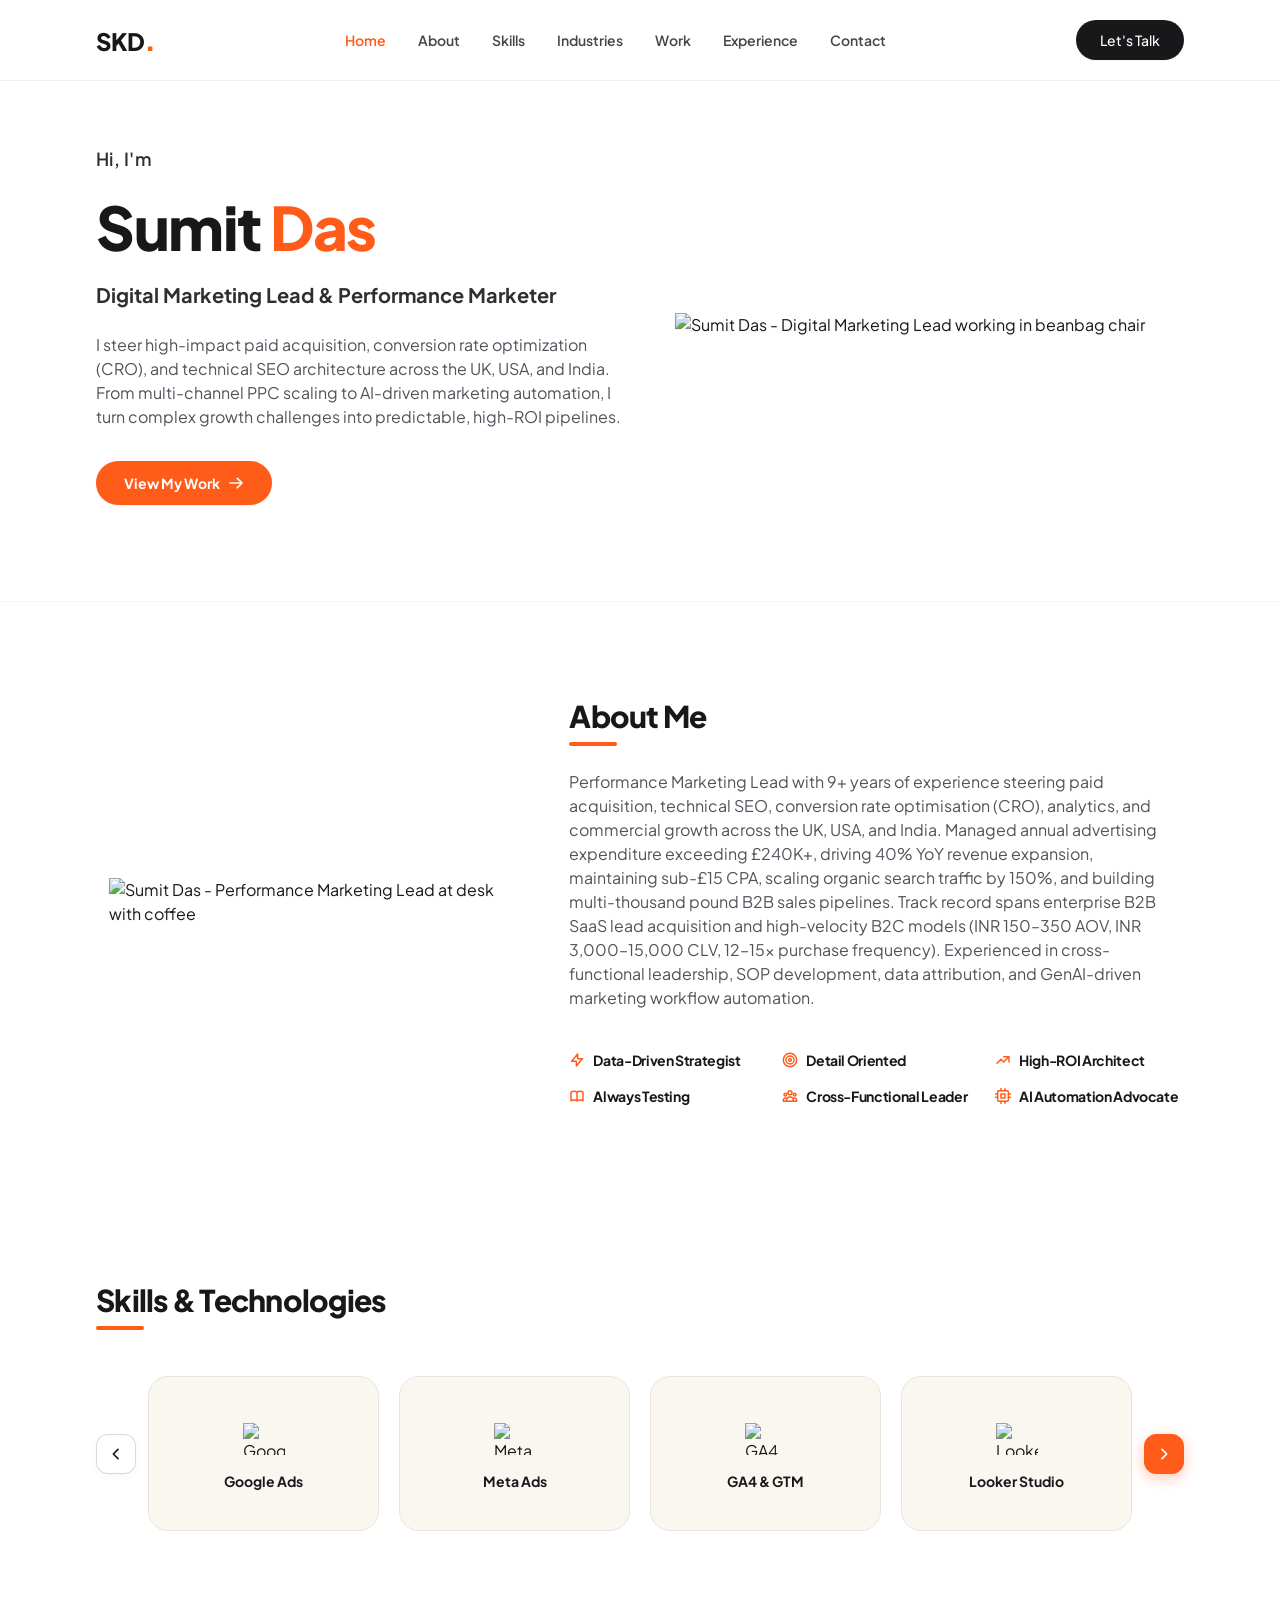
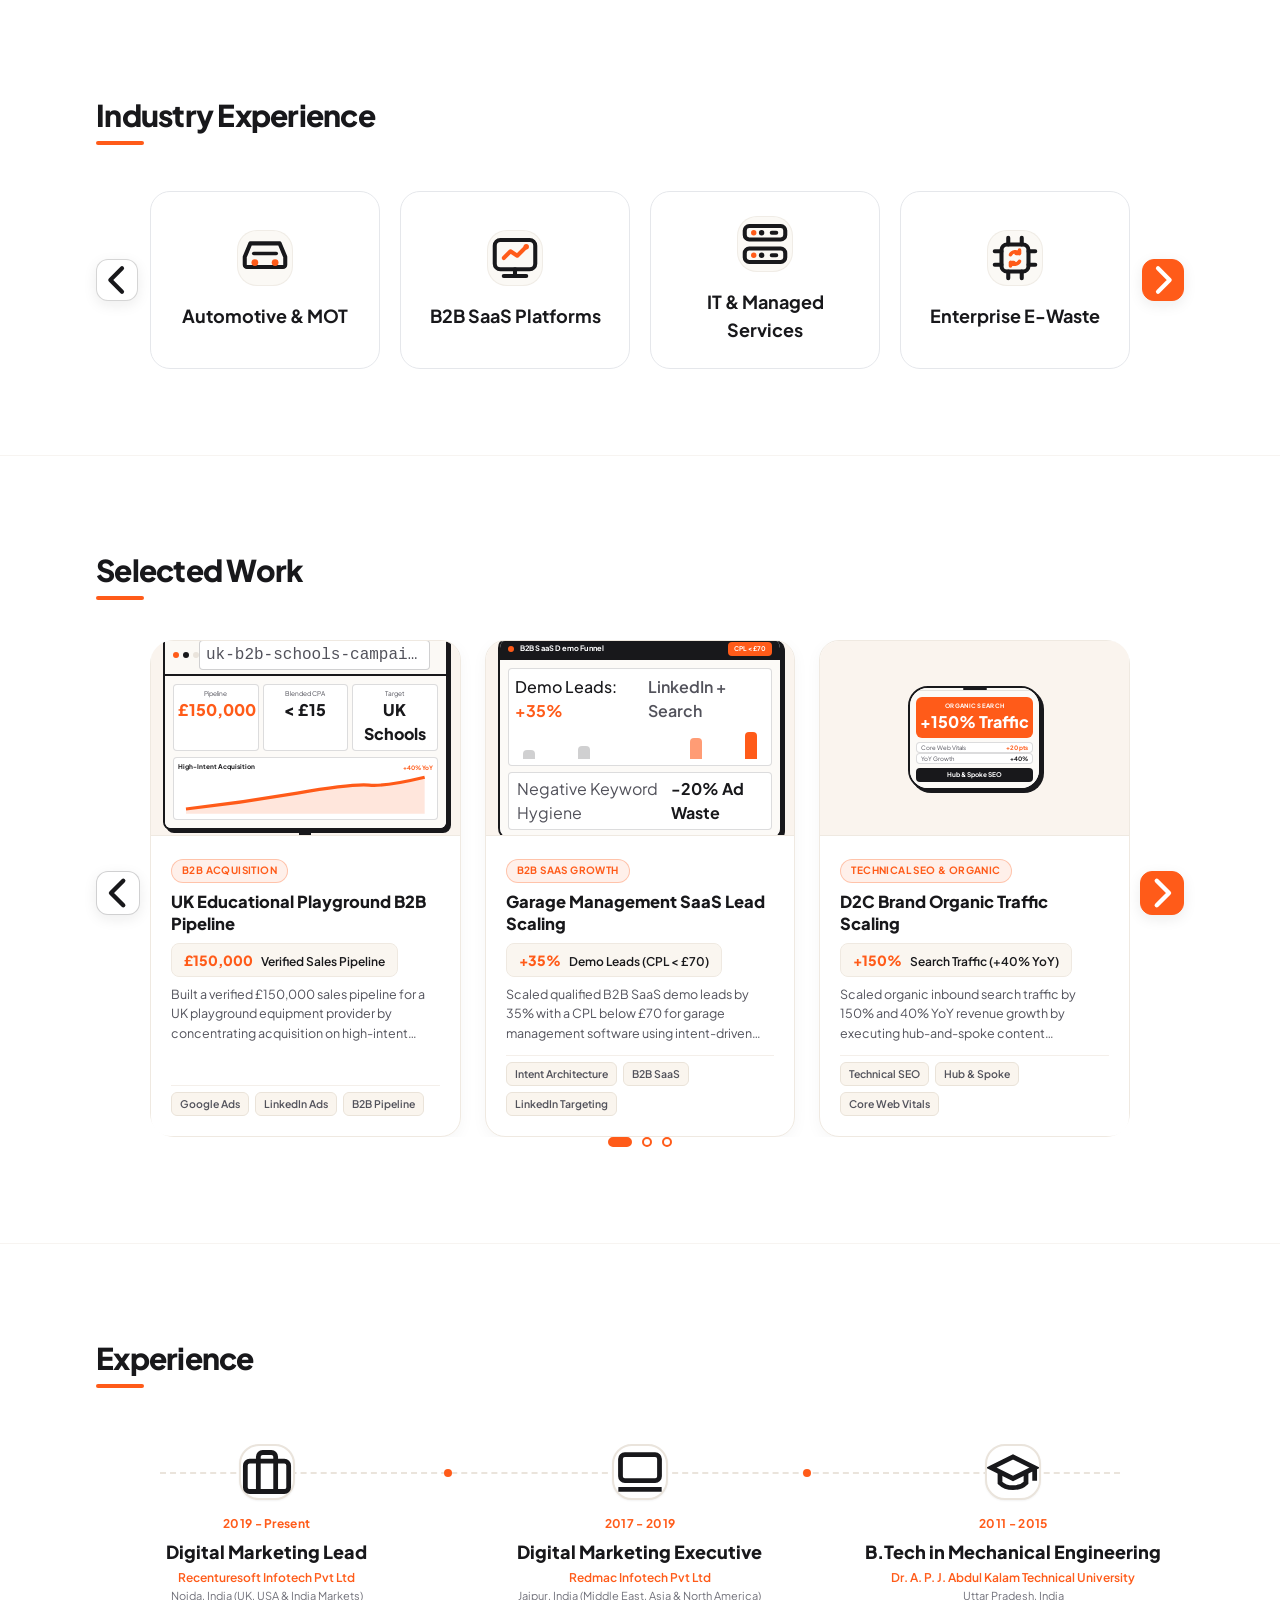
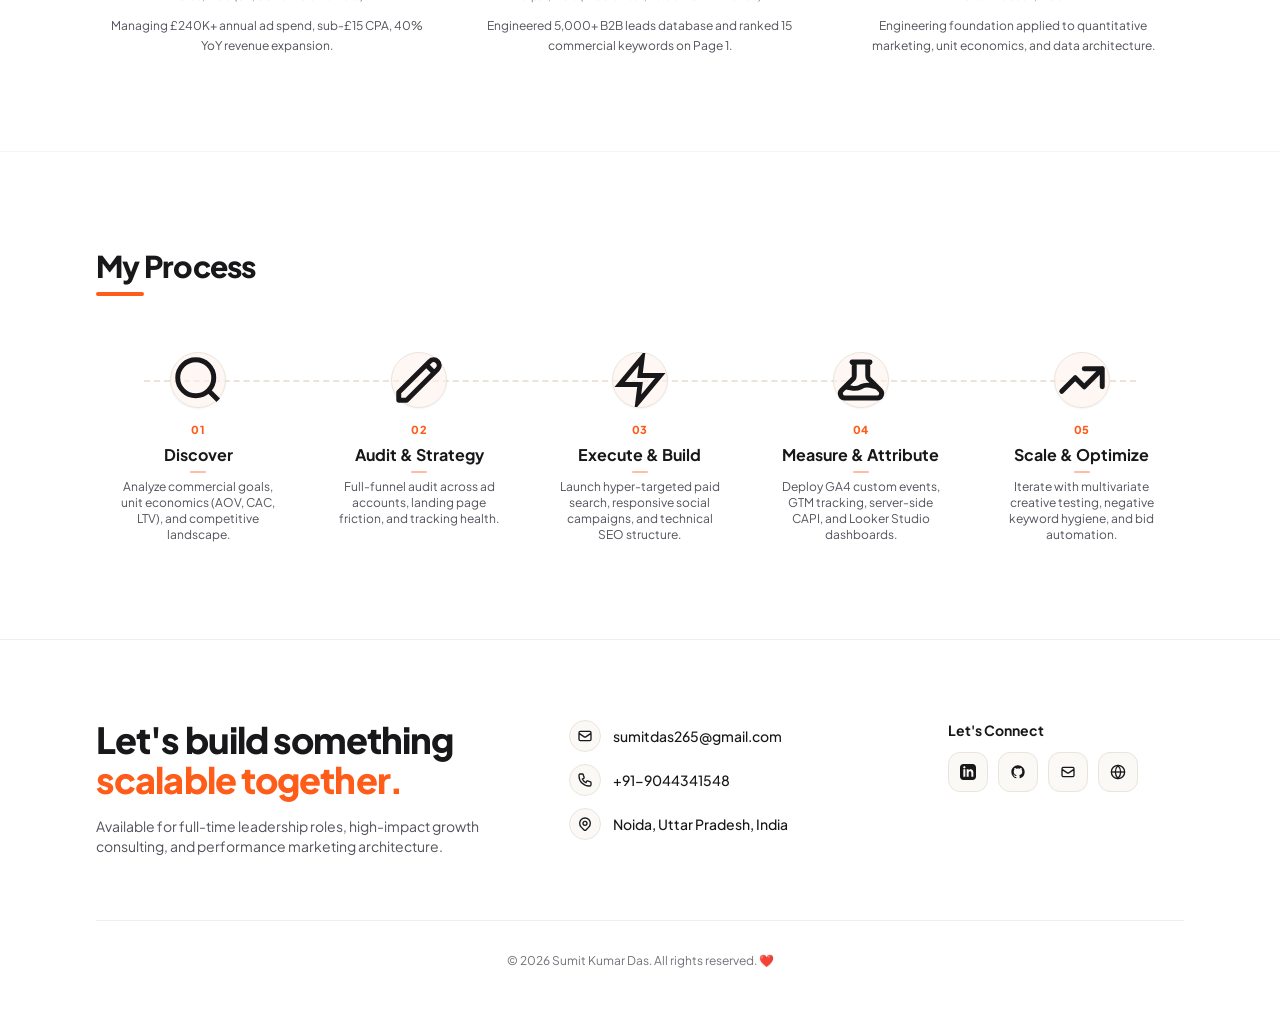
==== index.html @ aca73bb2 "Add files via upload" ====
<!DOCTYPE html>
<html lang="en" class="scroll-smooth">
<head>
  <meta charset="UTF-8">
  <meta name="viewport" content="width=device-width, initial-scale=1.0">
  <title>Sumit Kumar Das | Digital Marketing Lead &amp; Performance Marketer</title>

  <!-- Google Fonts: Plus Jakarta Sans -->
  <link rel="preconnect" href="https://fonts.googleapis.com">
  <link rel="preconnect" href="https://fonts.gstatic.com" crossorigin>
  <link href="https://fonts.googleapis.com/css2?family=Plus+Jakarta+Sans:wght@400;500;600;700;800;900&display=swap" rel="stylesheet">
  <link rel="stylesheet" href="style.css">
</head>
<body class="bg-white text-brand-dark font-sans antialiased selection:bg-brand-orange-light selection:text-brand-orange">

  <!-- ==================== HEADER / NAVBAR ==================== -->
  <header class="sticky top-0 z-50 bg-white/95 backdrop-blur-md border-b border-brand-border/60 transition-all">
    <div class="max-w-6xl mx-auto px-4 sm:px-6 lg:px-8 h-20 flex items-center justify-between">
      <!-- Logo: SKD. -->
      <a href="#home" class="flex items-baseline text-2xl font-black tracking-tight text-brand-dark hover:opacity-90 transition-opacity">
        <span>SKD</span>
        <span class="text-brand-orange text-3xl leading-none">.</span>
      </a>

      <!-- Desktop Nav -->
      <nav class="hidden md:flex items-center space-x-8" id="desktop-nav">
        <a href="#home" class="nav-link text-sm font-semibold transition-colors duration-150 text-brand-orange" data-section="home">Home</a>
        <a href="#about" class="nav-link text-sm font-semibold transition-colors duration-150 text-brand-dark/80 hover:text-brand-dark" data-section="about">About</a>
        <a href="#skills" class="nav-link text-sm font-semibold transition-colors duration-150 text-brand-dark/80 hover:text-brand-dark" data-section="skills">Skills</a>
        <a href="#industries" class="nav-link text-sm font-semibold transition-colors duration-150 text-brand-dark/80 hover:text-brand-dark" data-section="industries">Industries</a>
        <a href="#work" class="nav-link text-sm font-semibold transition-colors duration-150 text-brand-dark/80 hover:text-brand-dark" data-section="work">Work</a>
        <a href="#experience" class="nav-link text-sm font-semibold transition-colors duration-150 text-brand-dark/80 hover:text-brand-dark" data-section="experience">Experience</a>
        <a href="#contact" class="nav-link text-sm font-semibold transition-colors duration-150 text-brand-dark/80 hover:text-brand-dark" data-section="contact">Contact</a>
      </nav>

      <!-- Right CTA Button -->
      <div class="hidden md:block">
        <a href="#contact" class="inline-flex items-center justify-center px-6 py-2.5 rounded-full bg-brand-dark text-white text-sm font-medium hover:bg-brand-dark/90 active:scale-95 transition-all shadow-sm">
          Let's Talk
        </a>
      </div>

      <!-- Mobile Hamburger Button -->
      <div class="md:hidden flex items-center">
        <button id="mobile-menu-btn" class="p-2 text-brand-dark hover:text-brand-orange focus:outline-none" aria-label="Toggle menu">
          <svg id="menu-icon" class="w-6 h-6" fill="none" stroke="currentColor" viewBox="0 0 24 24">
            <path stroke-linecap="round" stroke-linejoin="round" stroke-width="2" d="M4 6h16M4 12h16M4 18h16"></path>
          </svg>
          <svg id="close-icon" class="w-6 h-6 hidden" fill="none" stroke="currentColor" viewBox="0 0 24 24">
            <path stroke-linecap="round" stroke-linejoin="round" stroke-width="2" d="M6 18L18 6M6 6l12 12"></path>
          </svg>
        </button>
      </div>
    </div>

    <!-- Mobile Dropdown Menu -->
    <div id="mobile-menu" class="hidden md:hidden bg-white border-b border-brand-border px-4 pt-2 pb-6 space-y-3 shadow-lg">
      <a href="#home" class="mobile-nav-link block px-3 py-2 rounded-lg text-base font-semibold text-brand-orange bg-brand-orange-light/50" data-section="home">Home</a>
      <a href="#about" class="mobile-nav-link block px-3 py-2 rounded-lg text-base font-semibold text-brand-dark hover:bg-brand-cream" data-section="about">About</a>
      <a href="#skills" class="mobile-nav-link block px-3 py-2 rounded-lg text-base font-semibold text-brand-dark hover:bg-brand-cream" data-section="skills">Skills</a>
      <a href="#industries" class="mobile-nav-link block px-3 py-2 rounded-lg text-base font-semibold text-brand-dark hover:bg-brand-cream" data-section="industries">Industries</a>
      <a href="#work" class="mobile-nav-link block px-3 py-2 rounded-lg text-base font-semibold text-brand-dark hover:bg-brand-cream" data-section="work">Work</a>
      <a href="#experience" class="mobile-nav-link block px-3 py-2 rounded-lg text-base font-semibold text-brand-dark hover:bg-brand-cream" data-section="experience">Experience</a>
      <a href="#contact" class="mobile-nav-link block px-3 py-2 rounded-lg text-base font-semibold text-brand-dark hover:bg-brand-cream" data-section="contact">Contact</a>
      <div class="pt-2">
        <a href="#contact" class="mobile-nav-cta block w-full text-center px-6 py-3 rounded-full bg-brand-dark text-white text-sm font-medium hover:bg-brand-dark/90 transition-all">
          Let's Talk
        </a>
      </div>
    </div>
  </header>

  <main class="flex-grow">
    <!-- ==================== HERO SECTION ==================== -->
    <section id="home" class="pt-10 pb-16 md:pt-16 md:pb-24 overflow-hidden">
      <div class="max-w-6xl mx-auto px-4 sm:px-6 lg:px-8">
        <div class="grid grid-cols-1 lg:grid-cols-12 gap-12 lg:gap-8 items-center">
          <!-- Left Column: Copy & Actions -->
          <div class="lg:col-span-6 space-y-6 text-left">
            <div class="inline-block">
              <span class="text-base sm:text-lg font-semibold text-brand-dark/90 tracking-wide">
                Hi, I'm
              </span>
            </div>

            <h1 class="text-4xl sm:text-5xl md:text-6xl font-extrabold tracking-tight text-brand-dark leading-[1.1]">
              Sumit <span class="text-brand-orange">Das</span>
            </h1>

            <h2 class="text-lg sm:text-xl font-bold text-brand-dark/90">
              Digital Marketing Lead &amp; Performance Marketer
            </h2>

            <p class="text-sm sm:text-base text-brand-gray leading-relaxed max-w-xl">
              I steer high-impact paid acquisition, conversion rate optimization (CRO), and technical SEO architecture across the UK, USA, and India. From multi-channel PPC scaling to AI-driven marketing automation, I turn complex growth challenges into predictable, high-ROI pipelines.
            </p>

            <!-- CTAs -->
            <div class="pt-2 flex flex-wrap items-center gap-4">
              <a href="#work" class="inline-flex items-center justify-center gap-2 px-7 py-3 rounded-full bg-brand-orange text-white text-sm font-bold shadow-sm hover:bg-brand-orange-hover active:scale-95 transition-all">
                <span>View My Work</span>
                <svg class="w-4 h-4" fill="none" stroke="currentColor" stroke-width="2.5" viewBox="0 0 24 24">
                  <path stroke-linecap="round" stroke-linejoin="round" d="M14 5l7 7m0 0l-7 7m7-7H3"></path>
                </svg>
              </a>

            </div>
          </div>

          <!-- Right Column: Hero Illustration -->
          <div class="lg:col-span-6 flex justify-center lg:justify-end">
            <div class="relative flex items-center justify-center w-full h-auto">
              <img src="assets/images/hero-beanbag.jpg" alt="Sumit Das - Digital Marketing Lead working in beanbag chair" class="w-full max-w-[460px] md:max-w-[490px] h-auto object-contain select-none drop-shadow-sm transition-transform duration-300 hover:scale-[1.02]" loading="eager">
            </div>
          </div>
        </div>
      </div>
    </section>

    <!-- ==================== ABOUT ME SECTION ==================== -->
    <section id="about" class="py-16 md:py-24 bg-white border-t border-brand-border/40">
      <div class="max-w-6xl mx-auto px-4 sm:px-6 lg:px-8">
        <div class="grid grid-cols-1 lg:grid-cols-12 gap-12 lg:gap-12 items-center">
          <!-- Left Column: Desk Illustration -->
          <div class="lg:col-span-5 flex justify-center">
            <div class="relative flex items-center justify-center w-full h-auto">
              <img src="assets/images/about-desk.jpg" alt="Sumit Das - Performance Marketing Lead at desk with coffee" class="w-full max-w-[360px] md:max-w-[400px] h-auto object-contain select-none drop-shadow-sm transition-transform duration-300 hover:scale-[1.02]" loading="lazy">
            </div>
          </div>

          <!-- Right Column: Content & Trait Badges -->
          <div class="lg:col-span-7 space-y-6">
            <div>
              <h2 class="text-2xl sm:text-3xl font-extrabold text-brand-dark tracking-tight">
                About Me
              </h2>
              <div class="w-12 h-1 bg-brand-orange rounded-full mt-2"></div>
            </div>

            <p class="text-sm sm:text-base text-brand-gray leading-relaxed text-justify sm:text-left">
              Performance Marketing Lead with 9+ years of experience steering paid acquisition, technical SEO, conversion rate optimisation (CRO), analytics, and commercial growth across the UK, USA, and India. Managed annual advertising expenditure exceeding £240K+, driving 40% YoY revenue expansion, maintaining sub-£15 CPA, scaling organic search traffic by 150%, and building multi-thousand pound B2B sales pipelines. Track record spans enterprise B2B SaaS lead acquisition and high-velocity B2C models (INR 150–350 AOV, INR 3,000–15,000 CLV, 12–15x purchase frequency). Experienced in cross-functional leadership, SOP development, data attribution, and GenAI-driven marketing workflow automation.
            </p>

            <!-- Trait Items Grid (matching clean reference without circular badges) -->
            <div class="pt-4 grid grid-cols-2 sm:grid-cols-3 gap-y-4 gap-x-6">
              <div class="flex items-center gap-2">
                <svg class="w-4 h-4 text-brand-orange flex-shrink-0" fill="none" stroke="currentColor" stroke-width="2.2" viewBox="0 0 24 24">
                  <path stroke-linecap="round" stroke-linejoin="round" d="M13 10V3L4 14h7v7l9-11h-7z"></path>
                </svg>
                <span class="text-xs sm:text-sm font-bold text-brand-dark tracking-tight">Data-Driven Strategist</span>
              </div>

              <div class="flex items-center gap-2">
                <svg class="w-4 h-4 text-brand-orange flex-shrink-0" fill="none" stroke="currentColor" stroke-width="2.2" viewBox="0 0 24 24">
                  <circle cx="12" cy="12" r="10"></circle>
                  <circle cx="12" cy="12" r="6"></circle>
                  <circle cx="12" cy="12" r="2"></circle>
                </svg>
                <span class="text-xs sm:text-sm font-bold text-brand-dark tracking-tight">Detail Oriented</span>
              </div>

              <div class="flex items-center gap-2">
                <svg class="w-4 h-4 text-brand-orange flex-shrink-0" fill="none" stroke="currentColor" stroke-width="2.2" viewBox="0 0 24 24">
                  <path stroke-linecap="round" stroke-linejoin="round" d="M13 7h8m0 0v8m0-8l-8 8-4-4-6 6"></path>
                </svg>
                <span class="text-xs sm:text-sm font-bold text-brand-dark tracking-tight">High-ROI Architect</span>
              </div>

              <div class="flex items-center gap-2">
                <svg class="w-4 h-4 text-brand-orange flex-shrink-0" fill="none" stroke="currentColor" stroke-width="2.2" viewBox="0 0 24 24">
                  <path stroke-linecap="round" stroke-linejoin="round" d="M12 6.253v13m0-13C10.832 5.477 9.246 5 7.5 5S4.168 5.477 3 6.253v13C4.168 18.477 5.754 18 7.5 18s3.332.477 4.5 1.253m0-13C13.168 5.477 14.754 5 16.5 5c1.747 0 3.332.477 4.5 1.253v13C19.832 18.477 18.247 18 16.5 18c-1.746 0-3.332.477-4.5 1.253"></path>
                </svg>
                <span class="text-xs sm:text-sm font-bold text-brand-dark tracking-tight">Always Testing</span>
              </div>

              <div class="flex items-center gap-2">
                <svg class="w-4 h-4 text-brand-orange flex-shrink-0" fill="none" stroke="currentColor" stroke-width="2.2" viewBox="0 0 24 24">
                  <path stroke-linecap="round" stroke-linejoin="round" d="M17 20h5v-2a3 3 0 00-5.356-1.857M17 20H7m10 0v-2c0-.656-.126-1.283-.356-1.857M7 20H2v-2a3 3 0 015.356-1.857M7 20v-2c0-.656.126-1.283.356-1.857m0 0a5.002 5.002 0 019.288 0M15 7a3 3 0 11-6 0 3 3 0 016 0zm6 3a2 2 0 11-4 0 2 2 0 014 0zM7 10a2 2 0 11-4 0 2 2 0 014 0z"></path>
                </svg>
                <span class="text-xs sm:text-sm font-bold text-brand-dark tracking-tight">Cross-Functional Leader</span>
              </div>

              <div class="flex items-center gap-2">
                <svg class="w-4 h-4 text-brand-orange flex-shrink-0" fill="none" stroke="currentColor" stroke-width="2.2" viewBox="0 0 24 24">
                  <rect x="4" y="4" width="16" height="16" rx="2"></rect>
                  <rect x="9" y="9" width="6" height="6"></rect>
                  <path stroke-linecap="round" stroke-linejoin="round" d="M9 1v3M15 1v3M9 20v3M15 20v3M20 9h3M20 14h3M1 9h3M1 14h3"></path>
                </svg>
                <span class="text-xs sm:text-sm font-bold text-brand-dark tracking-tight">AI Automation Advocate</span>
              </div>
            </div>
          </div>
        </div>
      </div>
    </section>

    <!-- ==================== SKILLS & TECHNOLOGIES ==================== -->
    <section id="skills" class="py-16 md:py-20 bg-white">
      <div class="max-w-6xl mx-auto px-4 sm:px-6 lg:px-8">
        <div class="mb-10 text-left">
          <h2 class="text-2xl sm:text-3xl font-extrabold text-brand-dark tracking-tight">
            Skills &amp; Technologies
          </h2>
          <div class="w-12 h-1 bg-brand-orange rounded-full mt-2"></div>
        </div>

        <!-- 8 Skills Cards Slider -->
        <div class="relative skills-slider-wrapper">
          <!-- Left Navigation Arrow -->
          <button id="skills-slider-prev" type="button" aria-label="Previous Skills" class="skills-slider-arrow skills-slider-prev">
            <svg class="w-4 h-4" fill="none" stroke="currentColor" stroke-width="2.5" viewBox="0 0 24 24">
              <path stroke-linecap="round" stroke-linejoin="round" d="M15 19l-7-7 7-7"></path>
            </svg>
          </button>

          <!-- Right Navigation Arrow -->
          <button id="skills-slider-next" type="button" aria-label="Next Skills" class="skills-slider-arrow skills-slider-next">
            <svg class="w-4 h-4" fill="none" stroke="currentColor" stroke-width="2.5" viewBox="0 0 24 24">
              <path stroke-linecap="round" stroke-linejoin="round" d="M9 5l7 7-7 7"></path>
            </svg>
          </button>

          <!-- Slider Viewport -->
          <div class="skills-slider-viewport overflow-hidden" id="skills-slider-viewport">
            <div class="skills-slider-track flex" id="skills-slider-track">
              <!-- Card 1: Google Ads -->
              <div class="skills-slide">
                <div class="skills-card">
                  <div class="skills-icon-wrap">
                    <img src="assets/logos/google-ads-bo.svg" alt="Google Ads" />
                  </div>
                  <span class="skills-card-title">Google Ads</span>
                </div>
              </div>

              <!-- Card 2: Meta Ads -->
              <div class="skills-slide">
                <div class="skills-card">
                  <div class="skills-icon-wrap">
                    <img src="assets/logos/meta-bo.svg" alt="Meta Ads" />
                  </div>
                  <span class="skills-card-title">Meta Ads</span>
                </div>
              </div>

              <!-- Card 3: GA4 & GTM -->
              <div class="skills-slide">
                <div class="skills-card">
                  <div class="skills-icon-wrap">
                    <img src="assets/logos/ga4-gtm-bo.svg" alt="GA4 &amp; GTM" />
                  </div>
                  <span class="skills-card-title">GA4 &amp; GTM</span>
                </div>
              </div>

              <!-- Card 4: Looker Studio -->
              <div class="skills-slide">
                <div class="skills-card">
                  <div class="skills-icon-wrap">
                    <img src="assets/logos/looker-studio-bo.svg" alt="Looker Studio" />
                  </div>
                  <span class="skills-card-title">Looker Studio</span>
                </div>
              </div>

              <!-- Card 5: Technical SEO -->
              <div class="skills-slide">
                <div class="skills-card">
                  <div class="skills-icon-wrap">
                    <img src="assets/logos/technical-seo-bo.svg" alt="Technical SEO" />
                  </div>
                  <span class="skills-card-title">Technical SEO</span>
                </div>
              </div>

              <!-- Card 6: B2B SaaS Growth -->
              <div class="skills-slide">
                <div class="skills-card">
                  <div class="skills-icon-wrap">
                    <img src="assets/logos/saas.svg" alt="B2B SaaS Growth" />
                  </div>
                  <span class="skills-card-title">B2B SaaS Growth</span>
                </div>
              </div>

              <!-- Card 7: Conversion Rate (CRO) -->
              <div class="skills-slide">
                <div class="skills-card">
                  <div class="skills-icon-wrap">
                    <img src="assets/logos/vwo-bo.svg" alt="Conversion Rate (CRO)" />
                  </div>
                  <span class="skills-card-title">Conversion Rate (CRO)</span>
                </div>
              </div>

              <!-- Card 8: AI Automation -->
              <div class="skills-slide">
                <div class="skills-card">
                  <div class="skills-icon-wrap">
                    <img src="assets/logos/n8n-bo.svg" alt="AI Automation" />
                  </div>
                  <span class="skills-card-title">AI Automation</span>
                </div>
              </div>
            </div>
          </div>
        </div>
      </div>
    </section>

    <!-- ==================== INDUSTRY EXPERIENCE ==================== -->
    <section id="industries" class="py-16 md:py-20 bg-white">
      <div class="max-w-6xl mx-auto px-4 sm:px-6 lg:px-8">
        <div class="mb-10 text-left">
          <h2 class="text-2xl sm:text-3xl font-extrabold text-brand-dark tracking-tight">
            Industry Experience
          </h2>
          <div class="w-12 h-1 bg-brand-orange rounded-full mt-2"></div>
        </div>

        <!-- Industry Horizontal Icon Grid Slider (4 items per view on desktop) -->
        <div class="relative industry-slider-wrapper">
          <!-- Left Navigation Arrow -->
          <button id="industry-slider-prev" type="button" aria-label="Previous Industries" class="industry-slider-arrow industry-slider-prev">
            <svg class="w-5 h-5" fill="none" stroke="currentColor" stroke-width="2.5" viewBox="0 0 24 24">
              <path stroke-linecap="round" stroke-linejoin="round" d="M15 19l-7-7 7-7"></path>
            </svg>
          </button>

          <!-- Right Navigation Arrow -->
          <button id="industry-slider-next" type="button" aria-label="Next Industries" class="industry-slider-arrow industry-slider-next">
            <svg class="w-5 h-5" fill="none" stroke="currentColor" stroke-width="2.5" viewBox="0 0 24 24">
              <path stroke-linecap="round" stroke-linejoin="round" d="M9 5l7 7-7 7"></path>
            </svg>
          </button>

          <!-- Slider Viewport -->
          <div class="industry-slider-viewport overflow-hidden" id="industry-slider-viewport">
            <div class="industry-slider-track flex" id="industry-slider-track">
              <!-- Slide 1: Automotive & MOT -->
              <div class="industry-slide">
                <div class="group w-full h-full flex flex-col items-center justify-center p-6 sm:p-7 rounded-2xl bg-white border border-brand-border/70 hover:border-brand-orange/40 hover:shadow-md transition-all duration-200 cursor-default select-none">
                  <div class="w-14 h-14 rounded-2xl bg-brand-cream border border-brand-border/60 flex items-center justify-center mb-4 group-hover:scale-110 group-hover:bg-brand-orange-light transition-all duration-200">
                    <svg viewBox="0 0 24 24" class="w-7 h-7" fill="none">
                      <path d="M4 16H20M4 16C3.44772 16 3 15.5523 3 15V11.5L5.5 5.5H18.5L21 11.5V15C21 15.5523 20.5523 16 20 16M4 16H20" stroke="#18181B" stroke-width="1.8" stroke-linecap="round" stroke-linejoin="round"></path>
                      <circle cx="7.5" cy="14" r="1.5" fill="#FF5B19"></circle>
                      <circle cx="16.5" cy="14" r="1.5" fill="#FF5B19"></circle>
                      <path d="M7 10H17" stroke="#18181B" stroke-width="1.6" stroke-linecap="round"></path>
                    </svg>
                  </div>
                  <h3 class="text-base sm:text-lg font-bold text-brand-dark group-hover:text-brand-orange transition-colors text-center">
                    Automotive &amp; MOT
                  </h3>
                </div>
              </div>

              <!-- Slide 2: B2B SaaS Platforms -->
              <div class="industry-slide">
                <div class="group w-full h-full flex flex-col items-center justify-center p-6 sm:p-7 rounded-2xl bg-white border border-brand-border/70 hover:border-brand-orange/40 hover:shadow-md transition-all duration-200 cursor-default select-none">
                  <div class="w-14 h-14 rounded-2xl bg-brand-cream border border-brand-border/60 flex items-center justify-center mb-4 group-hover:scale-110 group-hover:bg-brand-orange-light transition-all duration-200">
                    <svg viewBox="0 0 24 24" class="w-7 h-7" fill="none">
                      <rect x="3" y="4" width="18" height="13" rx="2.5" stroke="#18181B" stroke-width="1.8"></rect>
                      <path d="M7 20H17M12 17V20" stroke="#18181B" stroke-width="1.8" stroke-linecap="round"></path>
                      <path d="M7 12L10 9L13 11L17 7" stroke="#FF5B19" stroke-width="1.8" stroke-linecap="round" stroke-linejoin="round"></path>
                      <circle cx="17" cy="7" r="1.2" fill="#FF5B19"></circle>
                    </svg>
                  </div>
                  <h3 class="text-base sm:text-lg font-bold text-brand-dark group-hover:text-brand-orange transition-colors text-center">
                    B2B SaaS Platforms
                  </h3>
                </div>
              </div>

              <!-- Slide 3: IT & Managed Services -->
              <div class="industry-slide">
                <div class="group w-full h-full flex flex-col items-center justify-center p-6 sm:p-7 rounded-2xl bg-white border border-brand-border/70 hover:border-brand-orange/40 hover:shadow-md transition-all duration-200 cursor-default select-none">
                  <div class="w-14 h-14 rounded-2xl bg-brand-cream border border-brand-border/60 flex items-center justify-center mb-4 group-hover:scale-110 group-hover:bg-brand-orange-light transition-all duration-200">
                    <svg viewBox="0 0 24 24" class="w-7 h-7" fill="none">
                      <rect x="3" y="4" width="18" height="6" rx="2" stroke="#18181B" stroke-width="1.8"></rect>
                      <rect x="3" y="14" width="18" height="6" rx="2" stroke="#18181B" stroke-width="1.8"></rect>
                      <circle cx="7" cy="7" r="1.2" fill="#FF5B19"></circle>
                      <circle cx="10.5" cy="7" r="1.2" fill="#18181B"></circle>
                      <circle cx="7" cy="17" r="1.2" fill="#FF5B19"></circle>
                      <circle cx="10.5" cy="17" r="1.2" fill="#18181B"></circle>
                      <path d="M15 7H17M15 17H17" stroke="#18181B" stroke-width="1.8" stroke-linecap="round"></path>
                    </svg>
                  </div>
                  <h3 class="text-base sm:text-lg font-bold text-brand-dark group-hover:text-brand-orange transition-colors text-center">
                    IT &amp; Managed Services
                  </h3>
                </div>
              </div>

              <!-- Slide 4: Enterprise E-Waste -->
              <div class="industry-slide">
                <div class="group w-full h-full flex flex-col items-center justify-center p-6 sm:p-7 rounded-2xl bg-white border border-brand-border/70 hover:border-brand-orange/40 hover:shadow-md transition-all duration-200 cursor-default select-none">
                  <div class="w-14 h-14 rounded-2xl bg-brand-cream border border-brand-border/60 flex items-center justify-center mb-4 group-hover:scale-110 group-hover:bg-brand-orange-light transition-all duration-200">
                    <svg viewBox="0 0 24 24" class="w-7 h-7" fill="none">
                      <rect x="6" y="6" width="12" height="12" rx="2.5" stroke="#18181B" stroke-width="1.8"></rect>
                      <path d="M9 3V6M15 3V6M9 18V21M15 18V21M3 9H6M3 15H6M18 9H21M18 15H21" stroke="#18181B" stroke-width="1.8" stroke-linecap="round"></path>
                      <path d="M10 10.5A2.5 2.5 0 0 1 14 10M14 10V8.5M14 10H12.5" stroke="#FF5B19" stroke-width="1.6" stroke-linecap="round" stroke-linejoin="round"></path>
                      <path d="M14 13.5A2.5 2.5 0 0 1 10 14M10 14V15.5M10 14H11.5" stroke="#FF5B19" stroke-width="1.6" stroke-linecap="round" stroke-linejoin="round"></path>
                    </svg>
                  </div>
                  <h3 class="text-base sm:text-lg font-bold text-brand-dark group-hover:text-brand-orange transition-colors text-center">
                    Enterprise E-Waste
                  </h3>
                </div>
              </div>

              <!-- Slide 5: D2C Food & Beverage -->
              <div class="industry-slide">
                <div class="group w-full h-full flex flex-col items-center justify-center p-6 sm:p-7 rounded-2xl bg-white border border-brand-border/70 hover:border-brand-orange/40 hover:shadow-md transition-all duration-200 cursor-default select-none">
                  <div class="w-14 h-14 rounded-2xl bg-brand-cream border border-brand-border/60 flex items-center justify-center mb-4 group-hover:scale-110 group-hover:bg-brand-orange-light transition-all duration-200">
                    <svg viewBox="0 0 24 24" class="w-7 h-7" fill="none">
                      <path d="M6 6H18L17 19C17 20.1046 16.1046 21 15 21H9C7.89543 21 7 20.1046 7 19L6 6Z" stroke="#18181B" stroke-width="1.8" stroke-linejoin="round"></path>
                      <path d="M9 6V4C9 2.89543 9.89543 2 11 2H13C14.1046 2 15 2.89543 15 4V6" stroke="#18181B" stroke-width="1.8"></path>
                      <circle cx="12" cy="13" r="2.5" fill="#FF5B19"></circle>
                    </svg>
                  </div>
                  <h3 class="text-base sm:text-lg font-bold text-brand-dark group-hover:text-brand-orange transition-colors text-center">
                    D2C Food &amp; Beverage
                  </h3>
                </div>
              </div>

              <!-- Slide 6: Educational & Playground -->
              <div class="industry-slide">
                <div class="group w-full h-full flex flex-col items-center justify-center p-6 sm:p-7 rounded-2xl bg-white border border-brand-border/70 hover:border-brand-orange/40 hover:shadow-md transition-all duration-200 cursor-default select-none">
                  <div class="w-14 h-14 rounded-2xl bg-brand-cream border border-brand-border/60 flex items-center justify-center mb-4 group-hover:scale-110 group-hover:bg-brand-orange-light transition-all duration-200">
                    <svg viewBox="0 0 24 24" class="w-7 h-7" fill="none">
                      <path d="M12 3L2 8L12 13L22 8L12 3Z" stroke="#18181B" stroke-width="1.8" stroke-linejoin="round"></path>
                      <path d="M6 10.5V16C6 17.5 8.68629 19 12 19C15.3137 19 18 17.5 18 16V10.5" stroke="#18181B" stroke-width="1.8"></path>
                      <path d="M22 8V14" stroke="#FF5B19" stroke-width="2" stroke-linecap="round"></path>
                      <circle cx="22" cy="15" r="1.2" fill="#FF5B19"></circle>
                    </svg>
                  </div>
                  <h3 class="text-base sm:text-lg font-bold text-brand-dark group-hover:text-brand-orange transition-colors text-center">
                    Educational &amp; Playground
                  </h3>
                </div>
              </div>

              <!-- Slide 7: Fintech & Personal Loans -->
              <div class="industry-slide">
                <div class="group w-full h-full flex flex-col items-center justify-center p-6 sm:p-7 rounded-2xl bg-white border border-brand-border/70 hover:border-brand-orange/40 hover:shadow-md transition-all duration-200 cursor-default select-none">
                  <div class="w-14 h-14 rounded-2xl bg-brand-cream border border-brand-border/60 flex items-center justify-center mb-4 group-hover:scale-110 group-hover:bg-brand-orange-light transition-all duration-200">
                    <svg viewBox="0 0 24 24" class="w-7 h-7" fill="none">
                      <rect x="3" y="5" width="18" height="14" rx="2.5" stroke="#18181B" stroke-width="1.8"></rect>
                      <path d="M3 9.5H21" stroke="#18181B" stroke-width="1.8"></path>
                      <rect x="6" y="13" width="4" height="3" rx="1" fill="#FF5B19"></rect>
                      <circle cx="16.5" cy="14.5" r="1.5" fill="#18181B"></circle>
                    </svg>
                  </div>
                  <h3 class="text-base sm:text-lg font-bold text-brand-dark group-hover:text-brand-orange transition-colors text-center">
                    Fintech &amp; Personal Loans
                  </h3>
                </div>
              </div>

              <!-- Slide 8: Tech Support & Hardware -->
              <div class="industry-slide">
                <div class="group w-full h-full flex flex-col items-center justify-center p-6 sm:p-7 rounded-2xl bg-white border border-brand-border/70 hover:border-brand-orange/40 hover:shadow-md transition-all duration-200 cursor-default select-none">
                  <div class="w-14 h-14 rounded-2xl bg-brand-cream border border-brand-border/60 flex items-center justify-center mb-4 group-hover:scale-110 group-hover:bg-brand-orange-light transition-all duration-200">
                    <svg viewBox="0 0 24 24" class="w-7 h-7" fill="none">
                      <rect x="4" y="4" width="16" height="16" rx="3" stroke="#18181B" stroke-width="1.8"></rect>
                      <circle cx="12" cy="12" r="3" stroke="#18181B" stroke-width="1.8"></circle>
                      <path d="M12 2V4M12 20V22M2 12H4M20 12H22" stroke="#FF5B19" stroke-width="2" stroke-linecap="round"></path>
                    </svg>
                  </div>
                  <h3 class="text-base sm:text-lg font-bold text-brand-dark group-hover:text-brand-orange transition-colors text-center">
                    Tech Support &amp; Hardware
                  </h3>
                </div>
              </div>

              <!-- Slide 9: Consumer Wellness -->
              <div class="industry-slide">
                <div class="group w-full h-full flex flex-col items-center justify-center p-6 sm:p-7 rounded-2xl bg-white border border-brand-border/70 hover:border-brand-orange/40 hover:shadow-md transition-all duration-200 cursor-default select-none">
                  <div class="w-14 h-14 rounded-2xl bg-brand-cream border border-brand-border/60 flex items-center justify-center mb-4 group-hover:scale-110 group-hover:bg-brand-orange-light transition-all duration-200">
                    <svg viewBox="0 0 24 24" class="w-7 h-7" fill="none">
                      <path d="M12 21.35L10.55 20.03C5.4 15.36 2 12.28 2 8.5C2 5.42 4.42 3 7.5 3C9.24 3 10.91 3.81 12 5.09C13.09 3.81 14.76 3 16.5 3C19.58 3 22 5.42 22 8.5C22 12.28 18.6 15.36 13.45 20.04L12 21.35Z" stroke="#18181B" stroke-width="1.8" stroke-linecap="round" stroke-linejoin="round"></path>
                      <path d="M8 12L10.5 14.5L16 9" stroke="#FF5B19" stroke-width="2" stroke-linecap="round" stroke-linejoin="round"></path>
                    </svg>
                  </div>
                  <h3 class="text-base sm:text-lg font-bold text-brand-dark group-hover:text-brand-orange transition-colors text-center">
                    Consumer Wellness
                  </h3>
                </div>
              </div>
            </div>
          </div>
        </div>
      </div>
    </section>

    <!-- ==================== SELECTED WORK ==================== -->
    <section id="work" class="py-16 md:py-24 bg-white border-t border-brand-border/40">
      <div class="max-w-6xl mx-auto px-4 sm:px-6 lg:px-8">
        <div class="mb-10 text-left">
          <h2 class="text-2xl sm:text-3xl font-extrabold text-brand-dark tracking-tight">
            Selected Work
          </h2>
          <div class="w-12 h-1 bg-brand-orange rounded-full mt-2"></div>
        </div>

        <!-- Work Carousel Slider: Slider With Text Over Image -->
        <div class="relative work-slider-wrapper">
          <!-- Left Navigation Arrow -->
          <button id="work-slider-prev" type="button" aria-label="Previous Slide" class="work-slider-arrow work-slider-prev">
            <svg class="w-5 h-5" fill="none" stroke="currentColor" stroke-width="2.5" viewBox="0 0 24 24">
              <path stroke-linecap="round" stroke-linejoin="round" d="M15 19l-7-7 7-7"></path>
            </svg>
          </button>

          <!-- Right Navigation Arrow -->
          <button id="work-slider-next" type="button" aria-label="Next Slide" class="work-slider-arrow work-slider-next">
            <svg class="w-5 h-5" fill="none" stroke="currentColor" stroke-width="2.5" viewBox="0 0 24 24">
              <path stroke-linecap="round" stroke-linejoin="round" d="M9 5l7 7-7 7"></path>
            </svg>
          </button>

          <!-- Slider Viewport -->
          <div class="work-slider-viewport overflow-hidden rounded-3xl" id="work-slider-viewport">
            <div class="work-slider-track flex" id="work-slider-track">
              <!-- Slide 1: UK Educational Playground -->
              <div class="work-slide">
                <div class="work-card group">
                  <!-- Illustration Mockup Area -->
                  <div class="work-card-preview">
                    <div class="w-full flex flex-col items-center justify-center">
                      <!-- Desktop Monitor -->
                      <div class="w-full max-w-[250px] bg-white rounded-lg border-2 border-brand-dark shadow-[3px_3px_0px_0px_#18181B] overflow-hidden">
                        <!-- Top Bar -->
                        <div class="bg-brand-cream border-b-2 border-brand-dark px-2 py-1 flex items-center justify-between">
                          <div class="flex items-center gap-1">
                            <div class="w-1.5 h-1.5 rounded-full bg-brand-orange"></div>
                            <div class="w-1.5 h-1.5 rounded-full bg-brand-dark"></div>
                            <div class="w-1.5 h-1.5 rounded-full bg-brand-border"></div>
                          </div>
                          <div class="w-28 bg-white border border-brand-dark/20 rounded text-[7px] text-brand-gray px-1.5 py-0.5 truncate font-mono text-center">
                            uk-b2b-schools-campaign
                          </div>
                          <div class="w-2"></div>
                        </div>
                        <!-- Screen Content -->
                        <div class="p-2 space-y-1.5 bg-[#FCFAF7]">
                          <div class="grid grid-cols-3 gap-1">
                            <div class="bg-white border border-brand-dark/15 rounded p-1 text-center">
                              <div class="text-[6.5px] text-brand-gray">Pipeline</div>
                              <div class="text-[9px] font-extrabold text-brand-orange">£150,000</div>
                            </div>
                            <div class="bg-white border border-brand-dark/15 rounded p-1 text-center">
                              <div class="text-[6.5px] text-brand-gray">Blended CPA</div>
                              <div class="text-[9px] font-extrabold text-brand-dark">&lt; £15</div>
                            </div>
                            <div class="bg-white border border-brand-dark/15 rounded p-1 text-center">
                              <div class="text-[6.5px] text-brand-gray">Target</div>
                              <div class="text-[9px] font-extrabold text-brand-dark">UK Schools</div>
                            </div>
                          </div>
                          <!-- Chart curve -->
                          <div class="bg-white border border-brand-dark/15 rounded p-1">
                            <div class="flex justify-between items-center mb-0.5">
                              <span class="text-[6.5px] font-bold text-brand-dark">High-Intent Acquisition</span>
                              <span class="text-[6px] text-brand-orange font-bold">+40% YoY</span>
                            </div>
                            <svg viewBox="0 0 160 26" fill="none" class="w-full h-5">
                              <path d="M 5 22 Q 40 18, 75 12 T 120 7 T 155 2" stroke="#FF5B19" stroke-width="2" fill="none"></path>
                              <path d="M 5 22 Q 40 18, 75 12 T 120 7 T 155 2 L 155 25 L 5 25 Z" fill="#FF5B19" opacity="0.15"></path>
                            </svg>
                          </div>
                        </div>
                      </div>
                      <!-- Monitor Stand Base -->
                      <div class="w-3 h-2 bg-brand-dark"></div>
                      <div class="w-12 h-1 bg-brand-dark rounded-full"></div>
                    </div>
                  </div>

                  <!-- Content Area -->
                  <div class="work-card-content">
                    <div class="space-y-2">
                      <span class="work-card-badge">B2B Acquisition</span>
                      <h3 class="work-card-title">UK Educational Playground B2B Pipeline</h3>
                      <div class="work-card-metric">
                        <span class="text-brand-orange font-black text-sm">£150,000</span>
                        <span class="text-brand-dark/75 text-xs font-semibold">Verified Sales Pipeline</span>
                      </div>
                      <p class="work-card-desc">
                        Built a verified £150,000 sales pipeline for a UK playground equipment provider by concentrating acquisition on high-intent educational institutions and local authorities.
                      </p>
                    </div>
                    <div class="work-card-tags">
                      <span class="work-tag">Google Ads</span>
                      <span class="work-tag">LinkedIn Ads</span>
                      <span class="work-tag">B2B Pipeline</span>
                    </div>
                  </div>
                </div>
              </div>

              <!-- Slide 2: Garage Management SaaS Lead Scaling -->
              <div class="work-slide">
                <div class="work-card group">
                  <!-- Illustration Mockup Area -->
                  <div class="work-card-preview">
                    <div class="w-full flex items-center justify-center">
                      <!-- Tablet Frame -->
                      <div class="w-full max-w-[250px] bg-white rounded-xl border-2 border-brand-dark shadow-[3px_3px_0px_0px_#18181B] overflow-hidden">
                        <!-- Dashboard Header -->
                        <div class="bg-brand-dark text-white px-2 py-1 flex justify-between items-center">
                          <div class="flex items-center gap-1.5">
                            <div class="w-1.5 h-1.5 rounded-full bg-brand-orange"></div>
                            <span class="text-[7.5px] font-bold tracking-wide">B2B SaaS Demo Funnel</span>
                          </div>
                          <span class="text-[6.5px] bg-brand-orange text-white px-1.5 py-0.5 rounded font-bold">CPL &lt; £70</span>
                        </div>
                        <!-- Dashboard Content -->
                        <div class="p-2 space-y-1.5 bg-[#FCFAF7]">
                          <div class="bg-white border border-brand-dark/15 rounded p-1.5">
                            <div class="flex justify-between text-[7px] text-brand-dark font-medium mb-1">
                              <span>Demo Leads: <strong class="text-brand-orange font-bold">+35%</strong></span>
                              <span class="text-brand-gray font-semibold">LinkedIn + Search</span>
                            </div>
                            <!-- Vertical bars -->
                            <div class="flex items-end gap-2 h-8 pt-1 justify-between px-2">
                              <div class="w-3 bg-brand-dark/20 rounded-t h-[30%]"></div>
                              <div class="w-3 bg-brand-dark/20 rounded-t h-[45%]"></div>
                              <div class="w-3 bg-brand-dark/35 rounded-t h-[60%]"></div>
                              <div class="w-3 bg-brand-orange/60 rounded-t h-[75%]"></div>
                              <div class="w-3 bg-brand-orange rounded-t h-[95%]"></div>
                            </div>
                          </div>
                          <div class="flex items-center justify-between text-[7px] bg-white border border-brand-dark/15 rounded px-2 py-1">
                            <span class="text-brand-gray">Negative Keyword Hygiene</span>
                            <span class="font-bold text-brand-dark">-20% Ad Waste</span>
                          </div>
                        </div>
                      </div>
                    </div>
                  </div>

                  <!-- Content Area -->
                  <div class="work-card-content">
                    <div class="space-y-2">
                      <span class="work-card-badge">B2B SaaS Growth</span>
                      <h3 class="work-card-title">Garage Management SaaS Lead Scaling</h3>
                      <div class="work-card-metric">
                        <span class="text-brand-orange font-black text-sm">+35%</span>
                        <span class="text-brand-dark/75 text-xs font-semibold">Demo Leads (CPL &lt; £70)</span>
                      </div>
                      <p class="work-card-desc">
                        Scaled qualified B2B SaaS demo leads by 35% with a CPL below £70 for garage management software using intent-driven search architecture and LinkedIn targeting.
                      </p>
                    </div>
                    <div class="work-card-tags">
                      <span class="work-tag">Intent Architecture</span>
                      <span class="work-tag">B2B SaaS</span>
                      <span class="work-tag">LinkedIn Targeting</span>
                    </div>
                  </div>
                </div>
              </div>

              <!-- Slide 3: D2C Brand Organic Traffic Scaling -->
              <div class="work-slide">
                <div class="work-card group">
                  <!-- Illustration Mockup Area -->
                  <div class="work-card-preview">
                    <div class="w-full flex items-center justify-center">
                      <!-- Phone Frame -->
                      <div class="w-28 bg-white rounded-2xl border-2 border-brand-dark shadow-[3px_3px_0px_0px_#18181B] overflow-hidden flex flex-col">
                        <!-- Notch -->
                        <div class="h-3 bg-brand-cream border-b border-brand-dark/10 flex items-center justify-center">
                          <div class="w-6 h-0.5 bg-brand-dark rounded-full"></div>
                        </div>
                        <!-- Screen Content -->
                        <div class="p-1.5 space-y-1 bg-[#FCFAF7] flex-1">
                          <div class="bg-brand-orange text-white p-1 rounded-md text-center">
                            <div class="text-[6px] font-bold uppercase tracking-wider">Organic Search</div>
                            <div class="text-[9px] font-black">+150% Traffic</div>
                          </div>
                          <div class="space-y-0.5">
                            <div class="bg-white border border-brand-dark/15 rounded p-0.5 px-1 flex items-center justify-between text-[6px]">
                              <span class="text-brand-gray">Core Web Vitals</span>
                              <span class="font-bold text-brand-orange">+20 pts</span>
                            </div>
                            <div class="bg-white border border-brand-dark/15 rounded p-0.5 px-1 flex items-center justify-between text-[6px]">
                              <span class="text-brand-gray">YoY Growth</span>
                              <span class="font-bold text-brand-dark">+40%</span>
                            </div>
                          </div>
                          <div class="w-full bg-brand-dark text-white text-[6.5px] font-bold py-0.5 rounded text-center">
                            Hub &amp; Spoke SEO
                          </div>
                        </div>
                      </div>
                    </div>
                  </div>

                  <!-- Content Area -->
                  <div class="work-card-content">
                    <div class="space-y-2">
                      <span class="work-card-badge">Technical SEO &amp; Organic</span>
                      <h3 class="work-card-title">D2C Brand Organic Traffic Scaling</h3>
                      <div class="work-card-metric">
                        <span class="text-brand-orange font-black text-sm">+150%</span>
                        <span class="text-brand-dark/75 text-xs font-semibold">Search Traffic (+40% YoY)</span>
                      </div>
                      <p class="work-card-desc">
                        Scaled organic inbound search traffic by 150% and 40% YoY revenue growth by executing hub-and-spoke content architecture, internal link redistribution, and Core Web Vitals optimization.
                      </p>
                    </div>
                    <div class="work-card-tags">
                      <span class="work-tag">Technical SEO</span>
                      <span class="work-tag">Hub &amp; Spoke</span>
                      <span class="work-tag">Core Web Vitals</span>
                    </div>
                  </div>
                </div>
              </div>

              <!-- Slide 4: Multi-Channel Performance Scaling -->
              <div class="work-slide">
                <div class="work-card group">
                  <!-- Illustration Mockup Area -->
                  <div class="work-card-preview">
                    <div class="w-full flex items-center justify-center">
                      <!-- Dashboard Card -->
                      <div class="w-full max-w-[250px] bg-white rounded-lg border-2 border-brand-dark shadow-[3px_3px_0px_0px_#18181B] overflow-hidden">
                        <!-- Top Bar -->
                        <div class="bg-brand-cream border-b-2 border-brand-dark px-2 py-1 flex items-center justify-between">
                          <div class="flex items-center gap-1">
                            <div class="w-1.5 h-1.5 rounded-full bg-brand-orange"></div>
                            <div class="w-1.5 h-1.5 rounded-full bg-brand-dark"></div>
                            <div class="w-1.5 h-1.5 rounded-full bg-brand-border"></div>
                          </div>
                          <span class="text-[7.5px] font-bold text-brand-dark">Omnichannel Engine</span>
                          <span class="text-[6.5px] font-mono text-brand-orange font-bold">Active</span>
                        </div>
                        <!-- Screen Content -->
                        <div class="p-2 space-y-1.5 bg-[#FCFAF7]">
                          <div class="grid grid-cols-2 gap-1.5">
                            <div class="bg-white border border-brand-dark/15 rounded p-1.5 text-center">
                              <div class="text-[6.5px] text-brand-gray">Target ROAS</div>
                              <div class="text-[11px] font-black text-brand-orange">4.2x</div>
                              <div class="text-[6px] text-brand-dark font-medium">Meta + Google Ads</div>
                            </div>
                            <div class="bg-white border border-brand-dark/15 rounded p-1.5 text-center">
                              <div class="text-[6.5px] text-brand-gray">Acquisition CAC</div>
                              <div class="text-[11px] font-black text-brand-dark">-28%</div>
                              <div class="text-[6px] text-brand-orange font-medium">Efficiency Boost</div>
                            </div>
                          </div>
                          <!-- Funnel row -->
                          <div class="flex items-center justify-between bg-white border border-brand-dark/15 rounded px-2 py-1">
                            <div class="flex items-center gap-1">
                              <svg viewBox="0 0 16 16" class="w-3 h-3" fill="none">
                                <path d="M2 3L14 3L9.5 9V13L6.5 14V9L2 3Z" stroke="#FF5B19" stroke-width="1.5" stroke-linejoin="round"></path>
                              </svg>
                              <span class="text-[6.5px] font-bold text-brand-dark">Conversion Funnel</span>
                            </div>
                            <span class="text-[6.5px] text-brand-orange font-bold">Creative Testing A/B</span>
                          </div>
                        </div>
                      </div>
                    </div>
                  </div>

                  <!-- Content Area -->
                  <div class="work-card-content">
                    <div class="space-y-2">
                      <span class="work-card-badge">Performance Marketing</span>
                      <h3 class="work-card-title">Multi-Channel Performance Scaling</h3>
                      <div class="work-card-metric">
                        <span class="text-brand-orange font-black text-sm">4.2x ROAS</span>
                        <span class="text-brand-dark/75 text-xs font-semibold">CAC Reduced by 28%</span>
                      </div>
                      <p class="work-card-desc">
                        Orchestrated high-converting multi-channel acquisition across Google Ads &amp; Meta, systematically cutting customer acquisition costs while scaling qualified pipeline volume.
                      </p>
                    </div>
                    <div class="work-card-tags">
                      <span class="work-tag">Meta Ads</span>
                      <span class="work-tag">CAC Reduction</span>
                      <span class="work-tag">Creative Testing</span>
                    </div>
                  </div>
                </div>
              </div>

              <!-- Slide 5: GA4 & Looker Studio Infrastructure -->
              <div class="work-slide">
                <div class="work-card group">
                  <!-- Illustration Mockup Area -->
                  <div class="work-card-preview">
                    <div class="w-full flex items-center justify-center">
                      <!-- Analytics Dashboard Window -->
                      <div class="w-full max-w-[250px] bg-white rounded-lg border-2 border-brand-dark shadow-[3px_3px_0px_0px_#18181B] overflow-hidden">
                        <!-- Top Bar -->
                        <div class="bg-brand-dark text-white px-2 py-1 flex items-center justify-between">
                          <div class="flex items-center gap-1.5">
                            <span class="w-1.5 h-1.5 rounded-full bg-brand-orange animate-pulse"></span>
                            <span class="text-[7.5px] font-bold tracking-wide">Looker Studio · GA4 Stream</span>
                          </div>
                          <span class="text-[6.5px] bg-white/20 text-white px-1.5 py-0.5 rounded font-mono">Live</span>
                        </div>
                        <!-- Screen Content -->
                        <div class="p-2 space-y-1.5 bg-[#FCFAF7]">
                          <div class="grid grid-cols-2 gap-1.5">
                            <div class="bg-white border border-brand-dark/15 rounded p-1.5 text-center">
                              <div class="text-[6.5px] text-brand-gray">Attribution</div>
                              <div class="text-[11px] font-black text-brand-orange">100%</div>
                              <div class="text-[6px] text-brand-dark font-medium">Zero Data Loss</div>
                            </div>
                            <div class="bg-white border border-brand-dark/15 rounded p-1.5 text-center">
                              <div class="text-[6.5px] text-brand-gray">Delivery</div>
                              <div class="text-[11px] font-black text-brand-dark">&lt; 2s</div>
                              <div class="text-[6px] text-brand-orange font-medium">Server Stream</div>
                            </div>
                          </div>
                          <!-- Node pipeline -->
                          <div class="flex items-center justify-between bg-white border border-brand-dark/15 rounded px-2 py-1 text-[6.5px] font-bold text-brand-dark">
                            <span>GTM Server</span>
                            <span class="text-brand-orange">➔</span>
                            <span>GA4 Event</span>
                            <span class="text-brand-orange">➔</span>
                            <span>Looker BI</span>
                          </div>
                        </div>
                      </div>
                    </div>
                  </div>

                  <!-- Content Area -->
                  <div class="work-card-content">
                    <div class="space-y-2">
                      <span class="work-card-badge">Data &amp; Analytics</span>
                      <h3 class="work-card-title">GA4 &amp; Looker Studio Infrastructure</h3>
                      <div class="work-card-metric">
                        <span class="text-brand-orange font-black text-sm">100%</span>
                        <span class="text-brand-dark/75 text-xs font-semibold">Attribution Accuracy Verified</span>
                      </div>
                      <p class="work-card-desc">
                        Re-architected server-side GTM event streaming, GA4 custom conversion tracking, and automated Looker Studio executive reporting dashboards for actionable insights.
                      </p>
                    </div>
                    <div class="work-card-tags">
                      <span class="work-tag">GA4 Tracking</span>
                      <span class="work-tag">GTM Server-Side</span>
                      <span class="work-tag">Looker Studio</span>
                    </div>
                  </div>
                </div>
              </div>
            </div>
          </div>

          <!-- Pagination Dots Container -->
          <div class="flex items-center justify-center gap-2.5 mt-8" id="work-slider-dots">
            <button class="work-dot active" data-index="0" aria-label="Slide 1"></button>
            <button class="work-dot" data-index="1" aria-label="Slide 2"></button>
            <button class="work-dot" data-index="2" aria-label="Slide 3"></button>
          </div>
        </div>
      </div>
    </section>

    <!-- ==================== EXPERIENCE ==================== -->
    <section id="experience" class="py-16 md:py-24 bg-white border-t border-brand-border/40">
      <div class="max-w-6xl mx-auto px-4 sm:px-6 lg:px-8">
        <div class="mb-14 text-left">
          <h2 class="text-2xl sm:text-3xl font-extrabold text-brand-dark tracking-tight">
            Experience
          </h2>
          <div class="w-12 h-1 bg-brand-orange rounded-full mt-2"></div>
        </div>

        <div class="relative">
          <!-- Desktop Horizontal Line & Orange Dots -->
          <div class="hidden md:block absolute top-7 left-16 right-16 h-0.5 border-t-2 border-dashed border-brand-border z-0"></div>
          <div class="hidden md:block absolute top-[25px] left-[32%] w-2 h-2 rounded-full bg-brand-orange z-10"></div>
          <div class="hidden md:block absolute top-[25px] left-[65%] w-2 h-2 rounded-full bg-brand-orange z-10"></div>

          <!-- 3 Columns -->
          <div class="grid grid-cols-1 md:grid-cols-3 gap-10 md:gap-8 relative z-20">
            <!-- Node 1: Recenturesoft -->
            <div class="flex flex-col items-start md:items-center text-left md:text-center group">
              <div class="w-14 h-14 rounded-2xl bg-white border-2 border-brand-border group-hover:border-brand-orange shadow-sm flex items-center justify-center text-brand-dark group-hover:text-brand-orange transition-all duration-200 mb-4">
                <svg class="w-5 h-5" fill="none" stroke="currentColor" stroke-width="2.2" viewBox="0 0 24 24">
                  <rect x="2" y="7" width="20" height="14" rx="2" ry="2"></rect>
                  <path d="M16 21V5a2 2 0 00-2-2h-4a2 2 0 00-2 2v16"></path>
                </svg>
              </div>
              <span class="text-xs font-bold text-brand-orange mb-1.5 tracking-wide">2019 - Present</span>
              <h3 class="text-base sm:text-lg font-extrabold text-brand-dark leading-snug">Digital Marketing Lead</h3>
              <span class="text-xs font-semibold text-brand-orange mt-1">Recenturesoft Infotech Pvt Ltd</span>
              <span class="text-[11px] text-brand-muted mt-0.5">Noida, India (UK, USA &amp; India Markets)</span>
              <p class="text-xs text-brand-gray leading-relaxed mt-3 max-w-xs">
                Managing £240K+ annual ad spend, sub-£15 CPA, 40% YoY revenue expansion.
              </p>
            </div>

            <!-- Node 2: Redmac Infotech -->
            <div class="flex flex-col items-start md:items-center text-left md:text-center group">
              <div class="w-14 h-14 rounded-2xl bg-white border-2 border-brand-border group-hover:border-brand-orange shadow-sm flex items-center justify-center text-brand-dark group-hover:text-brand-orange transition-all duration-200 mb-4">
                <svg class="w-5 h-5" fill="none" stroke="currentColor" stroke-width="2.2" viewBox="0 0 24 24">
                  <rect x="3" y="4" width="18" height="12" rx="2"></rect>
                  <path d="M2 20h20"></path>
                </svg>
              </div>
              <span class="text-xs font-bold text-brand-orange mb-1.5 tracking-wide">2017 - 2019</span>
              <h3 class="text-base sm:text-lg font-extrabold text-brand-dark leading-snug">Digital Marketing Executive</h3>
              <span class="text-xs font-semibold text-brand-orange mt-1">Redmac Infotech Pvt Ltd</span>
              <span class="text-[11px] text-brand-muted mt-0.5">Jaipur, India (Middle East, Asia &amp; North America)</span>
              <p class="text-xs text-brand-gray leading-relaxed mt-3 max-w-xs">
                Engineered 5,000+ B2B leads database and ranked 15 commercial keywords on Page 1.
              </p>
            </div>

            <!-- Node 3: AKTU -->
            <div class="flex flex-col items-start md:items-center text-left md:text-center group">
              <div class="w-14 h-14 rounded-2xl bg-white border-2 border-brand-border group-hover:border-brand-orange shadow-sm flex items-center justify-center text-brand-dark group-hover:text-brand-orange transition-all duration-200 mb-4">
                <svg class="w-5 h-5" fill="none" stroke="currentColor" stroke-width="2.2" viewBox="0 0 24 24">
                  <path d="M22 10v6M2 10l10-5 10 5-10 5z"></path>
                  <path d="M6 12v5c3 3 9 3 12 0v-5"></path>
                </svg>
              </div>
              <span class="text-xs font-bold text-brand-orange mb-1.5 tracking-wide">2011 - 2015</span>
              <h3 class="text-base sm:text-lg font-extrabold text-brand-dark leading-snug">B.Tech in Mechanical Engineering</h3>
              <span class="text-xs font-semibold text-brand-orange mt-1">Dr. A. P. J. Abdul Kalam Technical University</span>
              <span class="text-[11px] text-brand-muted mt-0.5">Uttar Pradesh, India</span>
              <p class="text-xs text-brand-gray leading-relaxed mt-3 max-w-xs">
                Engineering foundation applied to quantitative marketing, unit economics, and data architecture.
              </p>
            </div>
          </div>
        </div>
      </div>
    </section>

    <!-- ==================== MY PROCESS ==================== -->
    <section class="py-16 md:py-24 bg-white border-t border-brand-border/40">
      <div class="max-w-6xl mx-auto px-4 sm:px-6 lg:px-8">
        <div class="mb-14 text-left">
          <h2 class="text-2xl sm:text-3xl font-extrabold text-brand-dark tracking-tight">
            My Process
          </h2>
          <div class="w-12 h-1 bg-brand-orange rounded-full mt-2"></div>
        </div>

        <div class="relative">
          <div class="hidden lg:block absolute top-7 left-12 right-12 h-0.5 border-t-2 border-dashed border-brand-border z-0"></div>

          <div class="grid grid-cols-1 sm:grid-cols-2 lg:grid-cols-5 gap-8 lg:gap-4 relative z-10">
            <!-- Step 01 -->
            <div class="flex flex-col items-center text-center group">
              <div class="w-14 h-14 rounded-full bg-brand-orange-light/60 border border-brand-border group-hover:border-brand-orange group-hover:bg-brand-orange-light shadow-sm flex items-center justify-center transition-all duration-200 mb-3.5">
                <svg class="w-5 h-5 text-brand-dark group-hover:text-brand-orange" fill="none" stroke="currentColor" stroke-width="2.2" viewBox="0 0 24 24">
                  <circle cx="11" cy="11" r="8"></circle>
                  <line x1="21" y1="21" x2="16.65" y2="16.65"></line>
                </svg>
              </div>
              <span class="text-[11px] font-extrabold text-brand-orange tracking-wider uppercase mb-1">01</span>
              <div class="mb-1.5 flex flex-col items-center">
                <h3 class="text-sm sm:text-base font-bold text-brand-dark">Discover</h3>
                <div class="w-4 h-0.5 bg-brand-orange/40 rounded-full mt-1"></div>
              </div>
              <p class="text-[11px] sm:text-xs text-brand-gray leading-relaxed max-w-[170px]">
                Analyze commercial goals, unit economics (AOV, CAC, LTV), and competitive landscape.
              </p>
            </div>

            <!-- Step 02 -->
            <div class="flex flex-col items-center text-center group">
              <div class="w-14 h-14 rounded-full bg-brand-orange-light/60 border border-brand-border group-hover:border-brand-orange group-hover:bg-brand-orange-light shadow-sm flex items-center justify-center transition-all duration-200 mb-3.5">
                <svg class="w-5 h-5 text-brand-dark group-hover:text-brand-orange" fill="none" stroke="currentColor" stroke-width="2.2" viewBox="0 0 24 24">
                  <path stroke-linecap="round" stroke-linejoin="round" d="M15.232 5.232l3.536 3.536m-2.036-5.036a2.5 2.5 0 113.536 3.536L6.5 21.036H3v-3.572L16.732 3.732z"></path>
                </svg>
              </div>
              <span class="text-[11px] font-extrabold text-brand-orange tracking-wider uppercase mb-1">02</span>
              <div class="mb-1.5 flex flex-col items-center">
                <h3 class="text-sm sm:text-base font-bold text-brand-dark">Audit &amp; Strategy</h3>
                <div class="w-4 h-0.5 bg-brand-orange/40 rounded-full mt-1"></div>
              </div>
              <p class="text-[11px] sm:text-xs text-brand-gray leading-relaxed max-w-[170px]">
                Full-funnel audit across ad accounts, landing page friction, and tracking health.
              </p>
            </div>

            <!-- Step 03 -->
            <div class="flex flex-col items-center text-center group">
              <div class="w-14 h-14 rounded-full bg-brand-orange-light/60 border border-brand-border group-hover:border-brand-orange group-hover:bg-brand-orange-light shadow-sm flex items-center justify-center transition-all duration-200 mb-3.5">
                <svg class="w-5 h-5 text-brand-dark group-hover:text-brand-orange" fill="none" stroke="currentColor" stroke-width="2.2" viewBox="0 0 24 24">
                  <polygon points="13 2 3 14 12 14 11 22 21 10 12 10 13 2"></polygon>
                </svg>
              </div>
              <span class="text-[11px] font-extrabold text-brand-orange tracking-wider uppercase mb-1">03</span>
              <div class="mb-1.5 flex flex-col items-center">
                <h3 class="text-sm sm:text-base font-bold text-brand-dark">Execute &amp; Build</h3>
                <div class="w-4 h-0.5 bg-brand-orange/40 rounded-full mt-1"></div>
              </div>
              <p class="text-[11px] sm:text-xs text-brand-gray leading-relaxed max-w-[170px]">
                Launch hyper-targeted paid search, responsive social campaigns, and technical SEO structure.
              </p>
            </div>

            <!-- Step 04 -->
            <div class="flex flex-col items-center text-center group">
              <div class="w-14 h-14 rounded-full bg-brand-orange-light/60 border border-brand-border group-hover:border-brand-orange group-hover:bg-brand-orange-light shadow-sm flex items-center justify-center transition-all duration-200 mb-3.5">
                <svg class="w-5 h-5 text-brand-dark group-hover:text-brand-orange" fill="none" stroke="currentColor" stroke-width="2.2" viewBox="0 0 24 24">
                  <path stroke-linecap="round" stroke-linejoin="round" d="M19.428 15.428a2 2 0 00-1.022-.547l-2.387-.477a6 6 0 00-3.86.517l-.318.158a6 6 0 01-3.86.517L6.05 15.21a2 2 0 00-1.806.547M8 4h8l-1 1v5.172a2 2 0 00.586 1.414l5 5c1.26 1.26.367 3.414-1.415 3.414H4.828c-1.782 0-2.674-2.154-1.414-3.414l5-5A2 2 0 009 10.172V5L8 4z"></path>
                </svg>
              </div>
              <span class="text-[11px] font-extrabold text-brand-orange tracking-wider uppercase mb-1">04</span>
              <div class="mb-1.5 flex flex-col items-center">
                <h3 class="text-sm sm:text-base font-bold text-brand-dark">Measure &amp; Attribute</h3>
                <div class="w-4 h-0.5 bg-brand-orange/40 rounded-full mt-1"></div>
              </div>
              <p class="text-[11px] sm:text-xs text-brand-gray leading-relaxed max-w-[170px]">
                Deploy GA4 custom events, GTM tracking, server-side CAPI, and Looker Studio dashboards.
              </p>
            </div>

            <!-- Step 05 -->
            <div class="flex flex-col items-center text-center group">
              <div class="w-14 h-14 rounded-full bg-brand-orange-light/60 border border-brand-border group-hover:border-brand-orange group-hover:bg-brand-orange-light shadow-sm flex items-center justify-center transition-all duration-200 mb-3.5">
                <svg class="w-5 h-5 text-brand-dark group-hover:text-brand-orange" fill="none" stroke="currentColor" stroke-width="2.2" viewBox="0 0 24 24">
                  <path stroke-linecap="round" stroke-linejoin="round" d="M13 7h8m0 0v8m0-8l-8 8-4-4-6 6"></path>
                </svg>
              </div>
              <span class="text-[11px] font-extrabold text-brand-orange tracking-wider uppercase mb-1">05</span>
              <div class="mb-1.5 flex flex-col items-center">
                <h3 class="text-sm sm:text-base font-bold text-brand-dark">Scale &amp; Optimize</h3>
                <div class="w-4 h-0.5 bg-brand-orange/40 rounded-full mt-1"></div>
              </div>
              <p class="text-[11px] sm:text-xs text-brand-gray leading-relaxed max-w-[170px]">
                Iterate with multivariate creative testing, negative keyword hygiene, and bid automation.
              </p>
            </div>
          </div>
        </div>
      </div>
    </section>
  </main>

  <!-- ==================== FOOTER ==================== -->
  <footer id="contact" class="pt-20 pb-12 bg-white border-t border-brand-border/60">
    <div class="max-w-6xl mx-auto px-4 sm:px-6 lg:px-8">
      <div class="grid grid-cols-1 md:grid-cols-12 gap-12 pb-16 items-start">
        <!-- Left: Headline -->
        <div class="md:col-span-5 space-y-3">
          <h2 class="text-3xl sm:text-4xl font-extrabold text-brand-dark tracking-tight leading-tight">
            Let's build something <br>
            <span class="text-brand-orange">scalable together.</span>
          </h2>
          <p class="text-sm text-brand-gray max-w-sm pt-1">
            Available for full-time leadership roles, high-impact growth consulting, and performance marketing architecture.
          </p>
        </div>

        <!-- Middle: Contact Info -->
        <div class="md:col-span-4 space-y-4">
          <div class="space-y-3">
            <a href="mailto:sumitdas265@gmail.com" class="flex items-center gap-3 text-sm text-brand-dark hover:text-brand-orange transition-colors group">
              <div class="w-8 h-8 rounded-full bg-brand-cream border border-brand-border flex items-center justify-center text-brand-dark group-hover:text-brand-orange group-hover:border-brand-orange/40 transition-colors">
                <svg class="w-4 h-4" fill="none" stroke="currentColor" stroke-width="2" viewBox="0 0 24 24">
                  <path stroke-linecap="round" stroke-linejoin="round" d="M3 8l7.89 5.26a2 2 0 002.22 0L21 8M5 19h14a2 2 0 002-2V7a2 2 0 00-2-2H5a2 2 0 00-2 2v10a2 2 0 002 2z"></path>
                </svg>
              </div>
              <span class="font-medium">sumitdas265@gmail.com</span>
            </a>

            <a href="tel:+919044341548" class="flex items-center gap-3 text-sm text-brand-dark hover:text-brand-orange transition-colors group">
              <div class="w-8 h-8 rounded-full bg-brand-cream border border-brand-border flex items-center justify-center text-brand-dark group-hover:text-brand-orange group-hover:border-brand-orange/40 transition-colors">
                <svg class="w-4 h-4" fill="none" stroke="currentColor" stroke-width="2" viewBox="0 0 24 24">
                  <path stroke-linecap="round" stroke-linejoin="round" d="M3 5a2 2 0 012-2h3.28a1 1 0 01.948.684l1.498 4.493a1 1 0 01-.502 1.21l-2.257 1.13a11.042 11.042 0 005.516 5.516l1.13-2.257a1 1 0 011.21-.502l4.493 1.498a1 1 0 01.684.949V19a2 2 0 01-2 2h-1C9.716 21 3 14.284 3 6V5z"></path>
                </svg>
              </div>
              <span class="font-medium">+91-9044341548</span>
            </a>

            <div class="flex items-center gap-3 text-sm text-brand-dark">
              <div class="w-8 h-8 rounded-full bg-brand-cream border border-brand-border flex items-center justify-center text-brand-dark">
                <svg class="w-4 h-4" fill="none" stroke="currentColor" stroke-width="2" viewBox="0 0 24 24">
                  <path stroke-linecap="round" stroke-linejoin="round" d="M17.657 16.657L13.414 20.9a1.998 1.998 0 01-2.827 0l-4.244-4.243a8 8 0 1111.314 0z"></path>
                  <path stroke-linecap="round" stroke-linejoin="round" d="M15 11a3 3 0 11-6 0 3 3 0 016 0z"></path>
                </svg>
              </div>
              <span class="font-medium">Noida, Uttar Pradesh, India</span>
            </div>
          </div>
        </div>

        <!-- Right: Social Connect -->
        <div class="md:col-span-3 space-y-3">
          <h3 class="text-sm font-bold text-brand-dark">Let's Connect</h3>
          <div class="flex items-center gap-2.5">
            <a href="https://www.linkedin.com/in/sumit-kumar-das" target="_blank" rel="noopener noreferrer" class="w-10 h-10 rounded-xl bg-brand-cream border border-brand-border hover:border-brand-orange/40 hover:bg-brand-orange-light text-brand-dark hover:text-brand-orange flex items-center justify-center transition-all card-hover-effect" aria-label="LinkedIn Profile">
              <svg class="w-4 h-4" fill="currentColor" viewBox="0 0 24 24">
                <path d="M19 0h-14c-2.761 0-5 2.239-5 5v14c0 2.761 2.239 5 5 5h14c2.762 0 5-2.239 5-5v-14c0-2.761-2.238-5-5-5zm-11 19h-3v-11h3v11zm-1.5-12.268c-.966 0-1.75-.79-1.75-1.764s.784-1.764 1.75-1.764 1.75.79 1.75 1.764-.783 1.764-1.75 1.764zm13.5 12.268h-3v-5.604c0-3.368-4-3.113-4 0v5.604h-3v-11h3v1.765c1.396-2.586 7-2.777 7 2.476v6.759z"></path>
              </svg>
            </a>

            <a href="https://github.com/sumitdas" target="_blank" rel="noopener noreferrer" class="w-10 h-10 rounded-xl bg-brand-cream border border-brand-border hover:border-brand-orange/40 hover:bg-brand-orange-light text-brand-dark hover:text-brand-orange flex items-center justify-center transition-all card-hover-effect" aria-label="Portfolio &amp; Projects">
              <svg class="w-4 h-4" fill="currentColor" viewBox="0 0 24 24">
                <path fill-rule="evenodd" clip-rule="evenodd" d="M12 2C6.477 2 2 6.484 2 12.017c0 4.425 2.865 8.18 6.839 9.504.5.092.682-.217.682-.483 0-.237-.008-.868-.013-1.703-2.782.605-3.369-1.343-3.369-1.343-.454-1.158-1.11-1.466-1.11-1.466-.908-.62.069-.608.069-.608 1.003.07 1.53 1.032 1.53 1.032.892 1.53 2.341 1.088 2.91.832.092-.647.35-1.088.636-1.338-2.22-.253-4.555-1.113-4.555-4.951 0-1.093.39-1.988 1.029-2.688-.103-.253-.446-1.272.098-2.65 0 0 .84-.27 2.75 1.026A9.564 9.564 0 0112 6.844c.85.004 1.705.115 2.504.337 1.909-1.296 2.747-1.027 2.747-1.027.546 1.379.202 2.398.1 2.651.64.7 1.028 1.595 1.028 2.688 0 3.848-2.339 4.695-4.566 4.943.359.309.678.92.678 1.855 0 1.338-.012 2.419-.012 2.747 0 .268.18.58.688.482A10.019 10.019 0 0022 12.017C22 6.484 17.522 2 12 2z"></path>
              </svg>
            </a>

            <a href="mailto:sumitdas265@gmail.com" class="w-10 h-10 rounded-xl bg-brand-cream border border-brand-border hover:border-brand-orange/40 hover:bg-brand-orange-light text-brand-dark hover:text-brand-orange flex items-center justify-center transition-all card-hover-effect" aria-label="Send Email">
              <svg class="w-4 h-4" fill="none" stroke="currentColor" stroke-width="2" viewBox="0 0 24 24">
                <path stroke-linecap="round" stroke-linejoin="round" d="M3 8l7.89 5.26a2 2 0 002.22 0L21 8M5 19h14a2 2 0 002-2V7a2 2 0 00-2-2H5a2 2 0 00-2 2v10a2 2 0 002 2z"></path>
              </svg>
            </a>

            <a href="#home" class="w-10 h-10 rounded-xl bg-brand-cream border border-brand-border hover:border-brand-orange/40 hover:bg-brand-orange-light text-brand-dark hover:text-brand-orange flex items-center justify-center transition-all card-hover-effect" aria-label="Scroll to top">
              <svg class="w-4 h-4" fill="none" stroke="currentColor" stroke-width="2" viewBox="0 0 24 24">
                <circle cx="12" cy="12" r="10"></circle>
                <path stroke-linecap="round" stroke-linejoin="round" d="M12 2a15.3 15.3 0 014 10 15.3 15.3 0 01-4 10 15.3 15.3 0 01-4-10 15.3 15.3 0 014-10z"></path>
                <path d="M2 12h20"></path>
              </svg>
            </a>
          </div>
        </div>
      </div>

      <!-- Bottom Copyright -->
      <div class="pt-8 border-t border-brand-border/60 text-center text-xs text-brand-muted">
        <p>&copy; <span id="current-year">2026</span> Sumit Kumar Das. All rights reserved. <span class="text-brand-orange">❤️</span></p>
      </div>
    </div>
  </footer>

  <script src="script.js"></script>
</body>
</html>
---- style.css ----
*,:before,:after{--tw-border-spacing-x: 0;--tw-border-spacing-y: 0;--tw-translate-x: 0;--tw-translate-y: 0;--tw-rotate: 0;--tw-skew-x: 0;--tw-skew-y: 0;--tw-scale-x: 1;--tw-scale-y: 1;--tw-pan-x: ;--tw-pan-y: ;--tw-pinch-zoom: ;--tw-scroll-snap-strictness: proximity;--tw-gradient-from-position: ;--tw-gradient-via-position: ;--tw-gradient-to-position: ;--tw-ordinal: ;--tw-slashed-zero: ;--tw-numeric-figure: ;--tw-numeric-spacing: ;--tw-numeric-fraction: ;--tw-ring-inset: ;--tw-ring-offset-width: 0px;--tw-ring-offset-color: #fff;--tw-ring-color: rgb(59 130 246 / .5);--tw-ring-offset-shadow: 0 0 #0000;--tw-ring-shadow: 0 0 #0000;--tw-shadow: 0 0 #0000;--tw-shadow-colored: 0 0 #0000;--tw-blur: ;--tw-brightness: ;--tw-contrast: ;--tw-grayscale: ;--tw-hue-rotate: ;--tw-invert: ;--tw-saturate: ;--tw-sepia: ;--tw-drop-shadow: ;--tw-backdrop-blur: ;--tw-backdrop-brightness: ;--tw-backdrop-contrast: ;--tw-backdrop-grayscale: ;--tw-backdrop-hue-rotate: ;--tw-backdrop-invert: ;--tw-backdrop-opacity: ;--tw-backdrop-saturate: ;--tw-backdrop-sepia: ;--tw-contain-size: ;--tw-contain-layout: ;--tw-contain-paint: ;--tw-contain-style: }::backdrop{--tw-border-spacing-x: 0;--tw-border-spacing-y: 0;--tw-translate-x: 0;--tw-translate-y: 0;--tw-rotate: 0;--tw-skew-x: 0;--tw-skew-y: 0;--tw-scale-x: 1;--tw-scale-y: 1;--tw-pan-x: ;--tw-pan-y: ;--tw-pinch-zoom: ;--tw-scroll-snap-strictness: proximity;--tw-gradient-from-position: ;--tw-gradient-via-position: ;--tw-gradient-to-position: ;--tw-ordinal: ;--tw-slashed-zero: ;--tw-numeric-figure: ;--tw-numeric-spacing: ;--tw-numeric-fraction: ;--tw-ring-inset: ;--tw-ring-offset-width: 0px;--tw-ring-offset-color: #fff;--tw-ring-color: rgb(59 130 246 / .5);--tw-ring-offset-shadow: 0 0 #0000;--tw-ring-shadow: 0 0 #0000;--tw-shadow: 0 0 #0000;--tw-shadow-colored: 0 0 #0000;--tw-blur: ;--tw-brightness: ;--tw-contrast: ;--tw-grayscale: ;--tw-hue-rotate: ;--tw-invert: ;--tw-saturate: ;--tw-sepia: ;--tw-drop-shadow: ;--tw-backdrop-blur: ;--tw-backdrop-brightness: ;--tw-backdrop-contrast: ;--tw-backdrop-grayscale: ;--tw-backdrop-hue-rotate: ;--tw-backdrop-invert: ;--tw-backdrop-opacity: ;--tw-backdrop-saturate: ;--tw-backdrop-sepia: ;--tw-contain-size: ;--tw-contain-layout: ;--tw-contain-paint: ;--tw-contain-style: }*,:before,:after{box-sizing:border-box;border-width:0;border-style:solid;border-color:#e5e7eb}:before,:after{--tw-content: ""}html,:host{line-height:1.5;-webkit-text-size-adjust:100%;-moz-tab-size:4;-o-tab-size:4;tab-size:4;font-family:Plus Jakarta Sans,Inter,sans-serif;font-feature-settings:normal;font-variation-settings:normal;-webkit-tap-highlight-color:transparent}body{margin:0;line-height:inherit}hr{height:0;color:inherit;border-top-width:1px}abbr:where([title]){-webkit-text-decoration:underline dotted;text-decoration:underline dotted}h1,h2,h3,h4,h5,h6{font-size:inherit;font-weight:inherit}a{color:inherit;text-decoration:inherit}b,strong{font-weight:bolder}code,kbd,samp,pre{font-family:ui-monospace,SFMono-Regular,Menlo,Monaco,Consolas,Liberation Mono,Courier New,monospace;font-feature-settings:normal;font-variation-settings:normal;font-size:1em}small{font-size:80%}sub,sup{font-size:75%;line-height:0;position:relative;vertical-align:baseline}sub{bottom:-.25em}sup{top:-.5em}table{text-indent:0;border-color:inherit;border-collapse:collapse}button,input,optgroup,select,textarea{font-family:inherit;font-feature-settings:inherit;font-variation-settings:inherit;font-size:100%;font-weight:inherit;line-height:inherit;letter-spacing:inherit;color:inherit;margin:0;padding:0}button,select{text-transform:none}button,input:where([type=button]),input:where([type=reset]),input:where([type=submit]){-webkit-appearance:button;background-color:transparent;background-image:none}:-moz-focusring{outline:auto}:-moz-ui-invalid{box-shadow:none}progress{vertical-align:baseline}::-webkit-inner-spin-button,::-webkit-outer-spin-button{height:auto}[type=search]{-webkit-appearance:textfield;outline-offset:-2px}::-webkit-search-decoration{-webkit-appearance:none}::-webkit-file-upload-button{-webkit-appearance:button;font:inherit}summary{display:list-item}blockquote,dl,dd,h1,h2,h3,h4,h5,h6,hr,figure,p,pre{margin:0}fieldset{margin:0;padding:0}legend{padding:0}ol,ul,menu{list-style:none;margin:0;padding:0}dialog{padding:0}textarea{resize:vertical}input::-moz-placeholder,textarea::-moz-placeholder{opacity:1;color:#9ca3af}input::placeholder,textarea::placeholder{opacity:1;color:#9ca3af}button,[role=button]{cursor:pointer}:disabled{cursor:default}img,svg,video,canvas,audio,iframe,embed,object{display:block;vertical-align:middle}img,video{max-width:100%;height:auto}[hidden]:where(:not([hidden=until-found])){display:none}html{scroll-behavior:smooth;font-family:Plus Jakarta Sans,system-ui,-apple-system,sans-serif}::-moz-selection{background-color:#fff2ec;color:#ff5b19}::selection{background-color:#fff2ec;color:#ff5b19}.absolute{position:absolute}.relative{position:relative}.sticky{position:sticky}.left-12{left:3rem}.left-16{left:4rem}.left-\[32\%\]{left:32%}.left-\[65\%\]{left:65%}.right-12{right:3rem}.right-16{right:4rem}.top-0{top:0}.top-7{top:1.75rem}.top-\[25px\]{top:25px}.z-0{z-index:0}.z-10{z-index:10}.z-20{z-index:20}.z-50{z-index:50}.mx-1\.5{margin-left:.375rem;margin-right:.375rem}.mx-auto{margin-left:auto;margin-right:auto}.mb-0\.5{margin-bottom:.125rem}.mb-1{margin-bottom:.25rem}.mb-1\.5{margin-bottom:.375rem}.mb-10{margin-bottom:2.5rem}.mb-12{margin-bottom:3rem}.mb-14{margin-bottom:3.5rem}.mb-2\.5{margin-bottom:.625rem}.mb-3\.5{margin-bottom:.875rem}.mb-4{margin-bottom:1rem}.ml-1\.5{margin-left:.375rem}.mt-0\.5{margin-top:.125rem}.mt-1{margin-top:.25rem}.mt-2{margin-top:.5rem}.mt-3{margin-top:.75rem}.block{display:block}.inline-block{display:inline-block}.flex{display:flex}.inline-flex{display:inline-flex}.grid{display:grid}.hidden{display:none}.h-0\.5{height:.125rem}.h-1{height:.25rem}.h-1\.5{height:.375rem}.h-10{height:2.5rem}.h-12{height:3rem}.h-14{height:3.5rem}.h-2{height:.5rem}.h-2\.5{height:.625rem}.h-20{height:5rem}.h-3\.5{height:.875rem}.h-44{height:11rem}.h-6{height:1.5rem}.h-8{height:2rem}.h-9{height:2.25rem}.h-\[30\%\]{height:30%}.h-\[45\%\]{height:45%}.h-\[60\%\]{height:60%}.h-\[75\%\]{height:75%}.h-\[95\%\]{height:95%}.h-auto{height:auto}.min-h-screen{min-height:100vh}.w-1\.5{width:.375rem}.w-10{width:2.5rem}.w-12{width:3rem}.w-14{width:3.5rem}.w-2{width:.5rem}.w-24{width:6rem}.w-3{width:.75rem}.w-3\.5{width:.875rem}.w-32{width:8rem}.w-4{width:1rem}.w-6{width:1.5rem}.w-8{width:2rem}.w-full{width:100%}.max-w-6xl{max-width:72rem}.max-w-\[170px\]{max-width:170px}.max-w-\[270px\]{max-width:270px}.max-w-\[340px\]{max-width:340px}.max-w-\[360px\]{max-width:360px}.max-w-\[440px\]{max-width:440px}.max-w-\[460px\]{max-width:460px}.max-w-sm{max-width:24rem}.max-w-xl{max-width:36rem}.max-w-xs{max-width:20rem}.flex-1{flex:1 1 0%}.flex-shrink-0{flex-shrink:0}.flex-grow{flex-grow:1}.cursor-pointer{cursor:pointer}.select-none{-webkit-user-select:none;-moz-user-select:none;user-select:none}.grid-cols-1{grid-template-columns:repeat(1,minmax(0,1fr))}.grid-cols-2{grid-template-columns:repeat(2,minmax(0,1fr))}.grid-cols-3{grid-template-columns:repeat(3,minmax(0,1fr))}.flex-col{flex-direction:column}.flex-wrap{flex-wrap:wrap}.items-start{align-items:flex-start}.items-end{align-items:flex-end}.items-center{align-items:center}.items-baseline{align-items:baseline}.justify-center{justify-content:center}.justify-between{justify-content:space-between}.gap-1{gap:.25rem}.gap-1\.5{gap:.375rem}.gap-10{gap:2.5rem}.gap-12{gap:3rem}.gap-2{gap:.5rem}.gap-2\.5{gap:.625rem}.gap-3{gap:.75rem}.gap-4{gap:1rem}.gap-6{gap:1.5rem}.gap-8{gap:2rem}.gap-x-6{-moz-column-gap:1.5rem;column-gap:1.5rem}.gap-y-4{row-gap:1rem}.space-x-8>:not([hidden])~:not([hidden]){--tw-space-x-reverse: 0;margin-right:calc(2rem * var(--tw-space-x-reverse));margin-left:calc(2rem * calc(1 - var(--tw-space-x-reverse)))}.space-y-1>:not([hidden])~:not([hidden]){--tw-space-y-reverse: 0;margin-top:calc(.25rem * calc(1 - var(--tw-space-y-reverse)));margin-bottom:calc(.25rem * var(--tw-space-y-reverse))}.space-y-1\.5>:not([hidden])~:not([hidden]){--tw-space-y-reverse: 0;margin-top:calc(.375rem * calc(1 - var(--tw-space-y-reverse)));margin-bottom:calc(.375rem * var(--tw-space-y-reverse))}.space-y-2>:not([hidden])~:not([hidden]){--tw-space-y-reverse: 0;margin-top:calc(.5rem * calc(1 - var(--tw-space-y-reverse)));margin-bottom:calc(.5rem * var(--tw-space-y-reverse))}.space-y-3>:not([hidden])~:not([hidden]){--tw-space-y-reverse: 0;margin-top:calc(.75rem * calc(1 - var(--tw-space-y-reverse)));margin-bottom:calc(.75rem * var(--tw-space-y-reverse))}.space-y-4>:not([hidden])~:not([hidden]){--tw-space-y-reverse: 0;margin-top:calc(1rem * calc(1 - var(--tw-space-y-reverse)));margin-bottom:calc(1rem * var(--tw-space-y-reverse))}.space-y-6>:not([hidden])~:not([hidden]){--tw-space-y-reverse: 0;margin-top:calc(1.5rem * calc(1 - var(--tw-space-y-reverse)));margin-bottom:calc(1.5rem * var(--tw-space-y-reverse))}.overflow-hidden{overflow:hidden}.scroll-smooth{scroll-behavior:smooth}.truncate{overflow:hidden;text-overflow:ellipsis;white-space:nowrap}.rounded{border-radius:.25rem}.rounded-2xl{border-radius:1.25rem}.rounded-3xl{border-radius:1.75rem}.rounded-full{border-radius:9999px}.rounded-lg{border-radius:.5rem}.rounded-md{border-radius:.375rem}.rounded-xl{border-radius:.75rem}.rounded-t{border-top-left-radius:.25rem;border-top-right-radius:.25rem}.border{border-width:1px}.border-2{border-width:2px}.border-b{border-bottom-width:1px}.border-b-2{border-bottom-width:2px}.border-t{border-top-width:1px}.border-t-2{border-top-width:2px}.border-dashed{border-style:dashed}.border-brand-border{--tw-border-opacity: 1;border-color:rgb(234 228 220 / var(--tw-border-opacity, 1))}.border-brand-border\/40{border-color:#eae4dc66}.border-brand-border\/60{border-color:#eae4dc99}.border-brand-border\/80{border-color:#eae4dccc}.border-brand-card-border{--tw-border-opacity: 1;border-color:rgb(239 233 225 / var(--tw-border-opacity, 1))}.border-brand-dark{--tw-border-opacity: 1;border-color:rgb(24 24 27 / var(--tw-border-opacity, 1))}.border-brand-dark\/10{border-color:#18181b1a}.border-brand-dark\/15{border-color:#18181b26}.border-brand-dark\/20{border-color:#18181b33}.bg-\[\#FAF4EE\]{--tw-bg-opacity: 1;background-color:rgb(250 244 238 / var(--tw-bg-opacity, 1))}.bg-\[\#FCFAF7\]{--tw-bg-opacity: 1;background-color:rgb(252 250 247 / var(--tw-bg-opacity, 1))}.bg-brand-border{--tw-bg-opacity: 1;background-color:rgb(234 228 220 / var(--tw-bg-opacity, 1))}.bg-brand-card-bg{--tw-bg-opacity: 1;background-color:rgb(253 251 247 / var(--tw-bg-opacity, 1))}.bg-brand-cream{--tw-bg-opacity: 1;background-color:rgb(251 249 245 / var(--tw-bg-opacity, 1))}.bg-brand-dark{--tw-bg-opacity: 1;background-color:rgb(24 24 27 / var(--tw-bg-opacity, 1))}.bg-brand-dark\/20{background-color:#18181b33}.bg-brand-dark\/30{background-color:#18181b4d}.bg-brand-orange{--tw-bg-opacity: 1;background-color:rgb(255 91 25 / var(--tw-bg-opacity, 1))}.bg-brand-orange-light\/50{background-color:#fff2ec80}.bg-brand-orange-light\/60{background-color:#fff2ec99}.bg-brand-orange\/40{background-color:#ff5b1966}.bg-brand-orange\/60{background-color:#ff5b1999}.bg-white{--tw-bg-opacity: 1;background-color:rgb(255 255 255 / var(--tw-bg-opacity, 1))}.bg-white\/95{background-color:#fffffff2}.object-contain{-o-object-fit:contain;object-fit:contain}.p-1{padding:.25rem}.p-1\.5{padding:.375rem}.p-2{padding:.5rem}.p-3{padding:.75rem}.p-6{padding:1.5rem}.px-1{padding-left:.25rem;padding-right:.25rem}.px-1\.5{padding-left:.375rem;padding-right:.375rem}.px-2{padding-left:.5rem;padding-right:.5rem}.px-3{padding-left:.75rem;padding-right:.75rem}.px-4{padding-left:1rem;padding-right:1rem}.px-6{padding-left:1.5rem;padding-right:1.5rem}.px-7{padding-left:1.75rem;padding-right:1.75rem}.py-0\.5{padding-top:.125rem;padding-bottom:.125rem}.py-1{padding-top:.25rem;padding-bottom:.25rem}.py-1\.5{padding-top:.375rem;padding-bottom:.375rem}.py-16{padding-top:4rem;padding-bottom:4rem}.py-2{padding-top:.5rem;padding-bottom:.5rem}.py-2\.5{padding-top:.625rem;padding-bottom:.625rem}.py-3{padding-top:.75rem;padding-bottom:.75rem}.pb-12{padding-bottom:3rem}.pb-16{padding-bottom:4rem}.pb-6{padding-bottom:1.5rem}.pt-1{padding-top:.25rem}.pt-10{padding-top:2.5rem}.pt-2{padding-top:.5rem}.pt-20{padding-top:5rem}.pt-4{padding-top:1rem}.pt-8{padding-top:2rem}.text-left{text-align:left}.text-center{text-align:center}.text-justify{text-align:justify}.font-mono{font-family:ui-monospace,SFMono-Regular,Menlo,Monaco,Consolas,Liberation Mono,Courier New,monospace}.font-sans{font-family:Plus Jakarta Sans,Inter,sans-serif}.text-2xl{font-size:1.5rem;line-height:2rem}.text-3xl{font-size:1.875rem;line-height:2.25rem}.text-4xl{font-size:2.25rem;line-height:2.5rem}.text-\[11px\]{font-size:11px}.text-\[6\.5px\]{font-size:6.5px}.text-\[6px\]{font-size:6px}.text-\[7\.5px\]{font-size:7.5px}.text-\[8\.5px\]{font-size:8.5px}.text-\[9\.5px\]{font-size:9.5px}.text-base{font-size:1rem;line-height:1.5rem}.text-lg{font-size:1.125rem;line-height:1.75rem}.text-sm{font-size:.875rem;line-height:1.25rem}.text-xs{font-size:.75rem;line-height:1rem}.font-black{font-weight:900}.font-bold{font-weight:700}.font-extrabold{font-weight:800}.font-medium{font-weight:500}.font-semibold{font-weight:600}.uppercase{text-transform:uppercase}.leading-\[1\.1\]{line-height:1.1}.leading-none{line-height:1}.leading-relaxed{line-height:1.625}.leading-snug{line-height:1.375}.leading-tight{line-height:1.25}.tracking-tight{letter-spacing:-.025em}.tracking-wide{letter-spacing:.025em}.tracking-wider{letter-spacing:.05em}.text-brand-border{--tw-text-opacity: 1;color:rgb(234 228 220 / var(--tw-text-opacity, 1))}.text-brand-dark{--tw-text-opacity: 1;color:rgb(24 24 27 / var(--tw-text-opacity, 1))}.text-brand-dark\/80{color:#18181bcc}.text-brand-dark\/90{color:#18181be6}.text-brand-gray{--tw-text-opacity: 1;color:rgb(82 82 91 / var(--tw-text-opacity, 1))}.text-brand-muted{--tw-text-opacity: 1;color:rgb(113 113 122 / var(--tw-text-opacity, 1))}.text-brand-orange{--tw-text-opacity: 1;color:rgb(255 91 25 / var(--tw-text-opacity, 1))}.text-white{--tw-text-opacity: 1;color:rgb(255 255 255 / var(--tw-text-opacity, 1))}.underline{text-decoration-line:underline}.antialiased{-webkit-font-smoothing:antialiased;-moz-osx-font-smoothing:grayscale}.shadow-\[3px_3px_0px_0px_\#18181B\]{--tw-shadow: 3px 3px 0px 0px #18181B;--tw-shadow-colored: 3px 3px 0px 0px var(--tw-shadow-color);box-shadow:var(--tw-ring-offset-shadow, 0 0 #0000),var(--tw-ring-shadow, 0 0 #0000),var(--tw-shadow)}.shadow-lg{--tw-shadow: 0 10px 15px -3px rgb(0 0 0 / .1), 0 4px 6px -4px rgb(0 0 0 / .1);--tw-shadow-colored: 0 10px 15px -3px var(--tw-shadow-color), 0 4px 6px -4px var(--tw-shadow-color);box-shadow:var(--tw-ring-offset-shadow, 0 0 #0000),var(--tw-ring-shadow, 0 0 #0000),var(--tw-shadow)}.shadow-sm{--tw-shadow: 0 1px 2px 0 rgb(0 0 0 / .05);--tw-shadow-colored: 0 1px 2px 0 var(--tw-shadow-color);box-shadow:var(--tw-ring-offset-shadow, 0 0 #0000),var(--tw-ring-shadow, 0 0 #0000),var(--tw-shadow)}.drop-shadow-sm{--tw-drop-shadow: drop-shadow(0 1px 1px rgb(0 0 0 / .05));filter:var(--tw-blur) var(--tw-brightness) var(--tw-contrast) var(--tw-grayscale) var(--tw-hue-rotate) var(--tw-invert) var(--tw-saturate) var(--tw-sepia) var(--tw-drop-shadow)}.backdrop-blur-md{--tw-backdrop-blur: blur(12px);-webkit-backdrop-filter:var(--tw-backdrop-blur) var(--tw-backdrop-brightness) var(--tw-backdrop-contrast) var(--tw-backdrop-grayscale) var(--tw-backdrop-hue-rotate) var(--tw-backdrop-invert) var(--tw-backdrop-opacity) var(--tw-backdrop-saturate) var(--tw-backdrop-sepia);backdrop-filter:var(--tw-backdrop-blur) var(--tw-backdrop-brightness) var(--tw-backdrop-contrast) var(--tw-backdrop-grayscale) var(--tw-backdrop-hue-rotate) var(--tw-backdrop-invert) var(--tw-backdrop-opacity) var(--tw-backdrop-saturate) var(--tw-backdrop-sepia)}.transition-all{transition-property:all;transition-timing-function:cubic-bezier(.4,0,.2,1);transition-duration:.15s}.transition-colors{transition-property:color,background-color,border-color,text-decoration-color,fill,stroke;transition-timing-function:cubic-bezier(.4,0,.2,1);transition-duration:.15s}.transition-opacity{transition-property:opacity;transition-timing-function:cubic-bezier(.4,0,.2,1);transition-duration:.15s}.transition-transform{transition-property:transform;transition-timing-function:cubic-bezier(.4,0,.2,1);transition-duration:.15s}.duration-150{transition-duration:.15s}.duration-200{transition-duration:.2s}.duration-300{transition-duration:.3s}.card-hover-effect{transition:all .25s cubic-bezier(.16,1,.3,1)}.card-hover-effect:hover{transform:translateY(-3px);box-shadow:0 12px 28px -6px #ff5b1914,0 4px 12px -2px #00000008}::-webkit-scrollbar{width:8px}::-webkit-scrollbar-track{background:#fafaf9}::-webkit-scrollbar-thumb{background:#e4e4e7;border-radius:9999px}::-webkit-scrollbar-thumb:hover{background:#d4d4d8}.selection\:bg-brand-orange-light *::-moz-selection{--tw-bg-opacity: 1;background-color:rgb(255 242 236 / var(--tw-bg-opacity, 1))}.selection\:bg-brand-orange-light *::selection{--tw-bg-opacity: 1;background-color:rgb(255 242 236 / var(--tw-bg-opacity, 1))}.selection\:text-brand-orange *::-moz-selection{--tw-text-opacity: 1;color:rgb(255 91 25 / var(--tw-text-opacity, 1))}.selection\:text-brand-orange *::selection{--tw-text-opacity: 1;color:rgb(255 91 25 / var(--tw-text-opacity, 1))}.selection\:bg-brand-orange-light::-moz-selection{--tw-bg-opacity: 1;background-color:rgb(255 242 236 / var(--tw-bg-opacity, 1))}.selection\:bg-brand-orange-light::selection{--tw-bg-opacity: 1;background-color:rgb(255 242 236 / var(--tw-bg-opacity, 1))}.selection\:text-brand-orange::-moz-selection{--tw-text-opacity: 1;color:rgb(255 91 25 / var(--tw-text-opacity, 1))}.selection\:text-brand-orange::selection{--tw-text-opacity: 1;color:rgb(255 91 25 / var(--tw-text-opacity, 1))}.hover\:scale-\[1\.02\]:hover{--tw-scale-x: 1.02;--tw-scale-y: 1.02;transform:translate(var(--tw-translate-x),var(--tw-translate-y)) rotate(var(--tw-rotate)) skew(var(--tw-skew-x)) skewY(var(--tw-skew-y)) scaleX(var(--tw-scale-x)) scaleY(var(--tw-scale-y))}.hover\:border-brand-orange\/40:hover{border-color:#ff5b1966}.hover\:bg-brand-cream:hover{--tw-bg-opacity: 1;background-color:rgb(251 249 245 / var(--tw-bg-opacity, 1))}.hover\:bg-brand-dark\/90:hover{background-color:#18181be6}.hover\:bg-brand-orange-hover:hover{--tw-bg-opacity: 1;background-color:rgb(226 73 10 / var(--tw-bg-opacity, 1))}.hover\:bg-brand-orange-light:hover{--tw-bg-opacity: 1;background-color:rgb(255 242 236 / var(--tw-bg-opacity, 1))}.hover\:bg-white:hover{--tw-bg-opacity: 1;background-color:rgb(255 255 255 / var(--tw-bg-opacity, 1))}.hover\:text-brand-dark:hover{--tw-text-opacity: 1;color:rgb(24 24 27 / var(--tw-text-opacity, 1))}.hover\:text-brand-orange:hover{--tw-text-opacity: 1;color:rgb(255 91 25 / var(--tw-text-opacity, 1))}.hover\:opacity-90:hover{opacity:.9}.focus\:outline-none:focus{outline:2px solid transparent;outline-offset:2px}.active\:scale-95:active{--tw-scale-x: .95;--tw-scale-y: .95;transform:translate(var(--tw-translate-x),var(--tw-translate-y)) rotate(var(--tw-rotate)) skew(var(--tw-skew-x)) skewY(var(--tw-skew-y)) scaleX(var(--tw-scale-x)) scaleY(var(--tw-scale-y))}.group:hover .group-hover\:translate-x-1{--tw-translate-x: .25rem;transform:translate(var(--tw-translate-x),var(--tw-translate-y)) rotate(var(--tw-rotate)) skew(var(--tw-skew-x)) skewY(var(--tw-skew-y)) scaleX(var(--tw-scale-x)) scaleY(var(--tw-scale-y))}.group:hover .group-hover\:scale-110{--tw-scale-x: 1.1;--tw-scale-y: 1.1;transform:translate(var(--tw-translate-x),var(--tw-translate-y)) rotate(var(--tw-rotate)) skew(var(--tw-skew-x)) skewY(var(--tw-skew-y)) scaleX(var(--tw-scale-x)) scaleY(var(--tw-scale-y))}.group:hover .group-hover\:border-brand-orange{--tw-border-opacity: 1;border-color:rgb(255 91 25 / var(--tw-border-opacity, 1))}.group:hover .group-hover\:border-brand-orange\/40{border-color:#ff5b1966}.group:hover .group-hover\:bg-\[\#F8EFE6\]{--tw-bg-opacity: 1;background-color:rgb(248 239 230 / var(--tw-bg-opacity, 1))}.group:hover .group-hover\:bg-brand-orange-light{--tw-bg-opacity: 1;background-color:rgb(255 242 236 / var(--tw-bg-opacity, 1))}.group:hover .group-hover\:text-brand-orange{--tw-text-opacity: 1;color:rgb(255 91 25 / var(--tw-text-opacity, 1))}@media(min-width:640px){.sm\:h-52{height:13rem}.sm\:w-28{width:7rem}.sm\:grid-cols-2{grid-template-columns:repeat(2,minmax(0,1fr))}.sm\:grid-cols-3{grid-template-columns:repeat(3,minmax(0,1fr))}.sm\:grid-cols-5{grid-template-columns:repeat(5,minmax(0,1fr))}.sm\:flex-row{flex-direction:row}.sm\:items-end{align-items:flex-end}.sm\:gap-4{gap:1rem}.sm\:p-4{padding:1rem}.sm\:px-6{padding-left:1.5rem;padding-right:1.5rem}.sm\:text-left{text-align:left}.sm\:text-3xl{font-size:1.875rem;line-height:2.25rem}.sm\:text-4xl{font-size:2.25rem;line-height:2.5rem}.sm\:text-5xl{font-size:3rem;line-height:1}.sm\:text-base{font-size:1rem;line-height:1.5rem}.sm\:text-lg{font-size:1.125rem;line-height:1.75rem}.sm\:text-sm{font-size:.875rem;line-height:1.25rem}.sm\:text-xl{font-size:1.25rem;line-height:1.75rem}.sm\:text-xs{font-size:.75rem;line-height:1rem}}@media(min-width:768px){.md\:col-span-3{grid-column:span 3 / span 3}.md\:col-span-4{grid-column:span 4 / span 4}.md\:col-span-5{grid-column:span 5 / span 5}.md\:block{display:block}.md\:flex{display:flex}.md\:hidden{display:none}.md\:max-w-\[380px\]{max-width:380px}.md\:max-w-\[400px\]{max-width:400px}.md\:max-w-\[480px\]{max-width:480px}.md\:max-w-\[490px\]{max-width:490px}.md\:grid-cols-12{grid-template-columns:repeat(12,minmax(0,1fr))}.md\:grid-cols-3{grid-template-columns:repeat(3,minmax(0,1fr))}.md\:grid-cols-9{grid-template-columns:repeat(9,minmax(0,1fr))}.md\:items-center{align-items:center}.md\:gap-8{gap:2rem}.md\:py-20{padding-top:5rem;padding-bottom:5rem}.md\:py-24{padding-top:6rem;padding-bottom:6rem}.md\:pb-24{padding-bottom:6rem}.md\:pt-16{padding-top:4rem}.md\:text-center{text-align:center}.md\:text-6xl{font-size:3.75rem;line-height:1}}@media(min-width:1024px){.lg\:col-span-5{grid-column:span 5 / span 5}.lg\:col-span-6{grid-column:span 6 / span 6}.lg\:col-span-7{grid-column:span 7 / span 7}.lg\:block{display:block}.lg\:grid-cols-12{grid-template-columns:repeat(12,minmax(0,1fr))}.lg\:grid-cols-5{grid-template-columns:repeat(5,minmax(0,1fr))}.lg\:justify-end{justify-content:flex-end}.lg\:gap-12{gap:3rem}.lg\:gap-4{gap:1rem}.lg\:gap-8{gap:2rem}.lg\:px-8{padding-left:2rem;padding-right:2rem}}

/* 8-col grid utility for Skills */
@media (min-width: 640px) {
  .sm\:grid-cols-4 {
    grid-template-columns: repeat(4, minmax(0, 1fr));
  }
}
@media (min-width: 768px) {
  .md\:grid-cols-8 {
    grid-template-columns: repeat(8, minmax(0, 1fr));
  }
}

/* ==========================================
   WORK CAROUSEL SLIDER (Slider With Text Over Image)
   ========================================== */
.work-slider-wrapper {
  position: relative;
  padding: 0 54px;
}
@media (max-width: 640px) {
  .work-slider-wrapper {
    padding: 0;
  }
}

.work-slider-arrow {
  position: absolute;
  top: 50%;
  transform: translateY(-50%);
  width: 44px;
  height: 44px;
  border-radius: 12px;
  display: flex;
  align-items: center;
  justify-content: center;
  z-index: 25;
  cursor: pointer;
  transition: all 0.25s cubic-bezier(0.16, 1, 0.3, 1);
  box-shadow: 0 4px 14px rgba(24, 24, 27, 0.08);
}
.work-slider-arrow:active {
  transform: translateY(-50%) scale(0.94);
}
.work-slider-prev {
  left: 0;
  background-color: #ffffff;
  border: 1.5px solid rgba(24, 24, 27, 0.2);
  color: #18181B;
}
.work-slider-prev:hover {
  background-color: #FF5B19;
  border-color: #FF5B19;
  color: #ffffff;
  box-shadow: 0 6px 18px rgba(255, 91, 25, 0.3);
}
.work-slider-next {
  right: 0;
  background-color: #FF5B19;
  border: 1.5px solid #FF5B19;
  color: #ffffff;
}
.work-slider-next:hover {
  background-color: #e2490a;
  border-color: #e2490a;
  box-shadow: 0 6px 18px rgba(255, 91, 25, 0.3);
}
@media (max-width: 640px) {
  .work-slider-arrow {
    display: none;
  }
}

.work-slider-viewport {
  width: 100%;
  overflow: hidden;
  border-radius: 24px;
}

.work-slider-track {
  display: flex;
  transition: transform 0.45s cubic-bezier(0.25, 1, 0.5, 1);
  will-change: transform;
  gap: 24px;
}

.work-slide {
  flex: 0 0 calc(33.333% - 16px);
  min-width: 0;
  box-sizing: border-box;
}
@media (max-width: 1024px) {
  .work-slide {
    flex: 0 0 calc(50% - 12px);
  }
}
@media (max-width: 640px) {
  .work-slide {
    flex: 0 0 100%;
  }
}

.work-card {
  position: relative;
  background-color: #ffffff;
  border: 1px solid #EFE9E1;
  border-radius: 20px;
  overflow: hidden;
  box-shadow: 0 4px 16px rgba(24, 24, 27, 0.04);
  display: flex;
  flex-direction: column;
  height: 100%;
  transition: all 0.25s cubic-bezier(0.16, 1, 0.3, 1);
}
.work-card:hover {
  transform: translateY(-4px);
  border-color: rgba(255, 91, 25, 0.4);
  box-shadow: 0 14px 28px -6px rgba(255, 91, 25, 0.12), 0 4px 12px -2px rgba(0, 0, 0, 0.05);
}

.work-card-preview {
  height: 195px;
  background-color: #FAF4EE;
  border-bottom: 1px solid #EFE9E1;
  display: flex;
  align-items: center;
  justify-content: center;
  padding: 16px 12px;
  position: relative;
  overflow: hidden;
}

.work-card-content {
  padding: 20px;
  display: flex;
  flex-direction: column;
  justify-content: space-between;
  flex: 1;
  gap: 12px;
}

.work-card-badge {
  display: inline-block;
  align-self: flex-start;
  padding: 3.5px 10px;
  background: rgba(255, 91, 25, 0.09);
  border: 1px solid rgba(255, 91, 25, 0.3);
  color: #FF5B19;
  font-size: 10px;
  font-weight: 700;
  letter-spacing: 0.04em;
  text-transform: uppercase;
  border-radius: 9999px;
}

.work-card-title {
  font-size: 16.5px;
  font-weight: 800;
  color: #18181B;
  line-height: 1.35;
  margin: 0;
  transition: color 0.2s ease;
}
.work-card:hover .work-card-title {
  color: #FF5B19;
}

.work-card-metric {
  display: flex;
  align-items: baseline;
  gap: 8px;
  background: #FAF6F0;
  padding: 6px 12px;
  border-radius: 8px;
  border: 1px solid #EFE9E1;
  width: fit-content;
}

.work-card-desc {
  font-size: 12.5px;
  line-height: 1.55;
  color: #52525B;
  margin: 0;
  display: -webkit-box;
  -webkit-line-clamp: 3;
  -webkit-box-orient: vertical;
  overflow: hidden;
}

.work-card-tags {
  display: flex;
  flex-wrap: wrap;
  gap: 6px;
  padding-top: 6px;
  border-top: 1px solid #F4EFEA;
}

.work-tag {
  font-size: 10.5px;
  font-weight: 600;
  color: #52525B;
  background: #FAF5EE;
  border: 1px solid #EAE3D9;
  padding: 3px 8px;
  border-radius: 6px;
}

/* Pagination Dots */
.work-dot {
  width: 10px;
  height: 10px;
  border-radius: 9999px;
  background-color: transparent;
  border: 2px solid #FF5B19;
  cursor: pointer;
  transition: all 0.25s ease;
  padding: 0;
}
.work-dot.active {
  background-color: #FF5B19;
  width: 24px;
}

@media (min-width: 1024px) {
  .lg\:grid-cols-3 {
    grid-template-columns: repeat(3, minmax(0, 1fr));
  }
}

@media (min-width: 1024px) {
  .lg\:grid-cols-4 {
    grid-template-columns: repeat(4, minmax(0, 1fr));
  }
}

/* ==========================================
   SKILLS & TECHNOLOGIES RESPONSIVE SLIDER
   (4 on desktop >=1024px, 2 on tablet, 1 on mobile)
   ========================================== */
.skills-slider-wrapper {
  position: relative;
  padding: 0 52px;
}
@media (max-width: 640px) {
  .skills-slider-wrapper {
    padding: 0 42px;
  }
}

.skills-slider-arrow {
  position: absolute;
  top: 50%;
  transform: translateY(-50%);
  width: 40px;
  height: 40px;
  border-radius: 12px;
  display: flex;
  align-items: center;
  justify-content: center;
  z-index: 25;
  cursor: pointer;
  transition: all 0.25s cubic-bezier(0.16, 1, 0.3, 1);
  box-shadow: 0 2px 8px rgba(0, 0, 0, 0.04);
}
.skills-slider-arrow:active {
  transform: translateY(-50%) scale(0.92);
}

/* Left Arrow: White background, light-grey border, black chevron */
.skills-slider-prev {
  left: 0;
  background-color: #ffffff;
  border: 1.5px solid rgba(24, 24, 27, 0.16);
  color: #18181B;
}
.skills-slider-prev:hover {
  background-color: #FAF6F0;
  border-color: rgba(24, 24, 27, 0.28);
  box-shadow: 0 4px 12px rgba(24, 24, 27, 0.08);
}

/* Right Arrow: Solid orange background, orange border, white chevron */
.skills-slider-next {
  right: 0;
  background-color: #FF5B19;
  border: 1.5px solid #FF5B19;
  color: #ffffff;
  box-shadow: 0 4px 14px rgba(255, 91, 25, 0.32);
}
.skills-slider-next:hover {
  background-color: #e64e10;
  border-color: #e64e10;
  box-shadow: 0 6px 18px rgba(255, 91, 25, 0.45);
}

@media (max-width: 640px) {
  .skills-slider-arrow {
    width: 34px;
    height: 34px;
    border-radius: 10px;
  }
}

.skills-slider-viewport {
  width: 100%;
  overflow: hidden;
  padding: 6px 0;
}

.skills-slider-track {
  display: flex;
  transition: transform 0.35s cubic-bezier(0.25, 1, 0.5, 1);
  will-change: transform;
  gap: 20px;
}

/* Desktop (>= 1024px): EXACTLY 4 cards visible (3 gaps of 20px = 60px) */
.skills-slide {
  flex: 0 0 calc((100% - 60px) / 4);
  min-width: 0;
  box-sizing: border-box;
  display: flex;
}

/* Tablet (640px to 1023px): EXACTLY 2 cards visible (1 gap of 16px = 16px) */
@media (max-width: 1023px) {
  .skills-slider-track {
    gap: 16px;
  }
  .skills-slide {
    flex: 0 0 calc((100% - 16px) / 2);
  }
}

/* Mobile (< 640px): EXACTLY 1 card visible */
@media (max-width: 639px) {
  .skills-slider-track {
    gap: 12px;
  }
  .skills-slide {
    flex: 0 0 100%;
  }
}

.skills-card {
  width: 100%;
  min-height: 155px;
  display: flex;
  flex-direction: column;
  align-items: center;
  justify-content: center;
  padding: 24px 16px;
  border-radius: 20px;
  background-color: #FAF6F0;
  border: 1.5px solid #EAE3D9;
  cursor: pointer;
  user-select: none;
  transition: all 0.25s cubic-bezier(0.16, 1, 0.3, 1);
  box-sizing: border-box;
}
.skills-card:hover {
  background-color: #ffffff;
  border-color: rgba(255, 91, 25, 0.4);
  transform: translateY(-3px);
  box-shadow: 0 10px 24px rgba(24, 24, 27, 0.06);
}

.skills-icon-wrap {
  width: 52px;
  height: 44px;
  display: flex;
  align-items: center;
  justify-content: center;
  margin-bottom: 12px;
  transition: transform 0.2s ease;
}
.skills-card:hover .skills-icon-wrap {
  transform: scale(1.08);
}

.skills-icon-wrap img {
  max-width: 42px;
  max-height: 32px;
  width: auto;
  height: auto;
  object-fit: contain;
  display: block;
}

.skills-card-title {
  font-size: 14px;
  font-weight: 700;
  color: #18181B;
  text-align: center;
  line-height: 1.25;
  margin: 0;
  transition: color 0.2s ease;
}
.skills-card:hover .skills-card-title {
  color: #FF5B19;
}

/* ==========================================
   INDUSTRY HORIZONTAL ICON GRID SLIDER
   (4 items on desktop, 2 on tablet, 1 on mobile)
   ========================================== */
.industry-slider-wrapper {
  position: relative;
  padding: 0 54px;
}
@media (max-width: 640px) {
  .industry-slider-wrapper {
    padding: 0 44px;
  }
}

.industry-slider-arrow {
  position: absolute;
  top: 50%;
  transform: translateY(-50%);
  width: 42px;
  height: 42px;
  border-radius: 12px;
  display: flex;
  align-items: center;
  justify-content: center;
  z-index: 25;
  cursor: pointer;
  transition: all 0.25s cubic-bezier(0.16, 1, 0.3, 1);
  box-shadow: 0 4px 14px rgba(24, 24, 27, 0.08);
}
.industry-slider-arrow:active {
  transform: translateY(-50%) scale(0.94);
}
.industry-slider-prev {
  left: 0;
  background-color: #ffffff;
  border: 1.5px solid rgba(24, 24, 27, 0.18);
  color: #18181B;
}
.industry-slider-prev:hover {
  background-color: #FF5B19;
  border-color: #FF5B19;
  color: #ffffff;
  box-shadow: 0 6px 18px rgba(255, 91, 25, 0.3);
}
.industry-slider-next {
  right: 0;
  background-color: #FF5B19;
  border: 1.5px solid #FF5B19;
  color: #ffffff;
}
.industry-slider-next:hover {
  background-color: #e2490a;
  border-color: #e2490a;
  box-shadow: 0 6px 18px rgba(255, 91, 25, 0.3);
}
@media (max-width: 640px) {
  .industry-slider-arrow {
    width: 36px;
    height: 36px;
  }
}

.industry-slider-viewport {
  width: 100%;
  overflow: hidden;
  padding: 6px 0;
}

.industry-slider-track {
  display: flex;
  transition: transform 0.4s cubic-bezier(0.25, 1, 0.5, 1);
  will-change: transform;
  gap: 20px;
}

/* 4 items on desktop (>=1024px) */
.industry-slide {
  flex: 0 0 calc((100% - 60px) / 4);
  min-width: 0;
  box-sizing: border-box;
  display: flex;
}
@media (max-width: 1024px) {
  .industry-slide {
    flex: 0 0 calc((100% - 20px) / 2); /* 2 items on tablet */
  }
}
@media (max-width: 640px) {
  .industry-slide {
    flex: 0 0 100%; /* 1 item on mobile */
  }
}

.line-clamp-1 {
  display: -webkit-box;
  -webkit-line-clamp: 1;
  -webkit-box-orient: vertical;
  overflow: hidden;
}
.line-clamp-2 {
  display: -webkit-box;
  -webkit-line-clamp: 2;
  -webkit-box-orient: vertical;
  overflow: hidden;
}
.line-clamp-3 {
  display: -webkit-box;
  -webkit-line-clamp: 3;
  -webkit-box-orient: vertical;
  overflow: hidden;
}
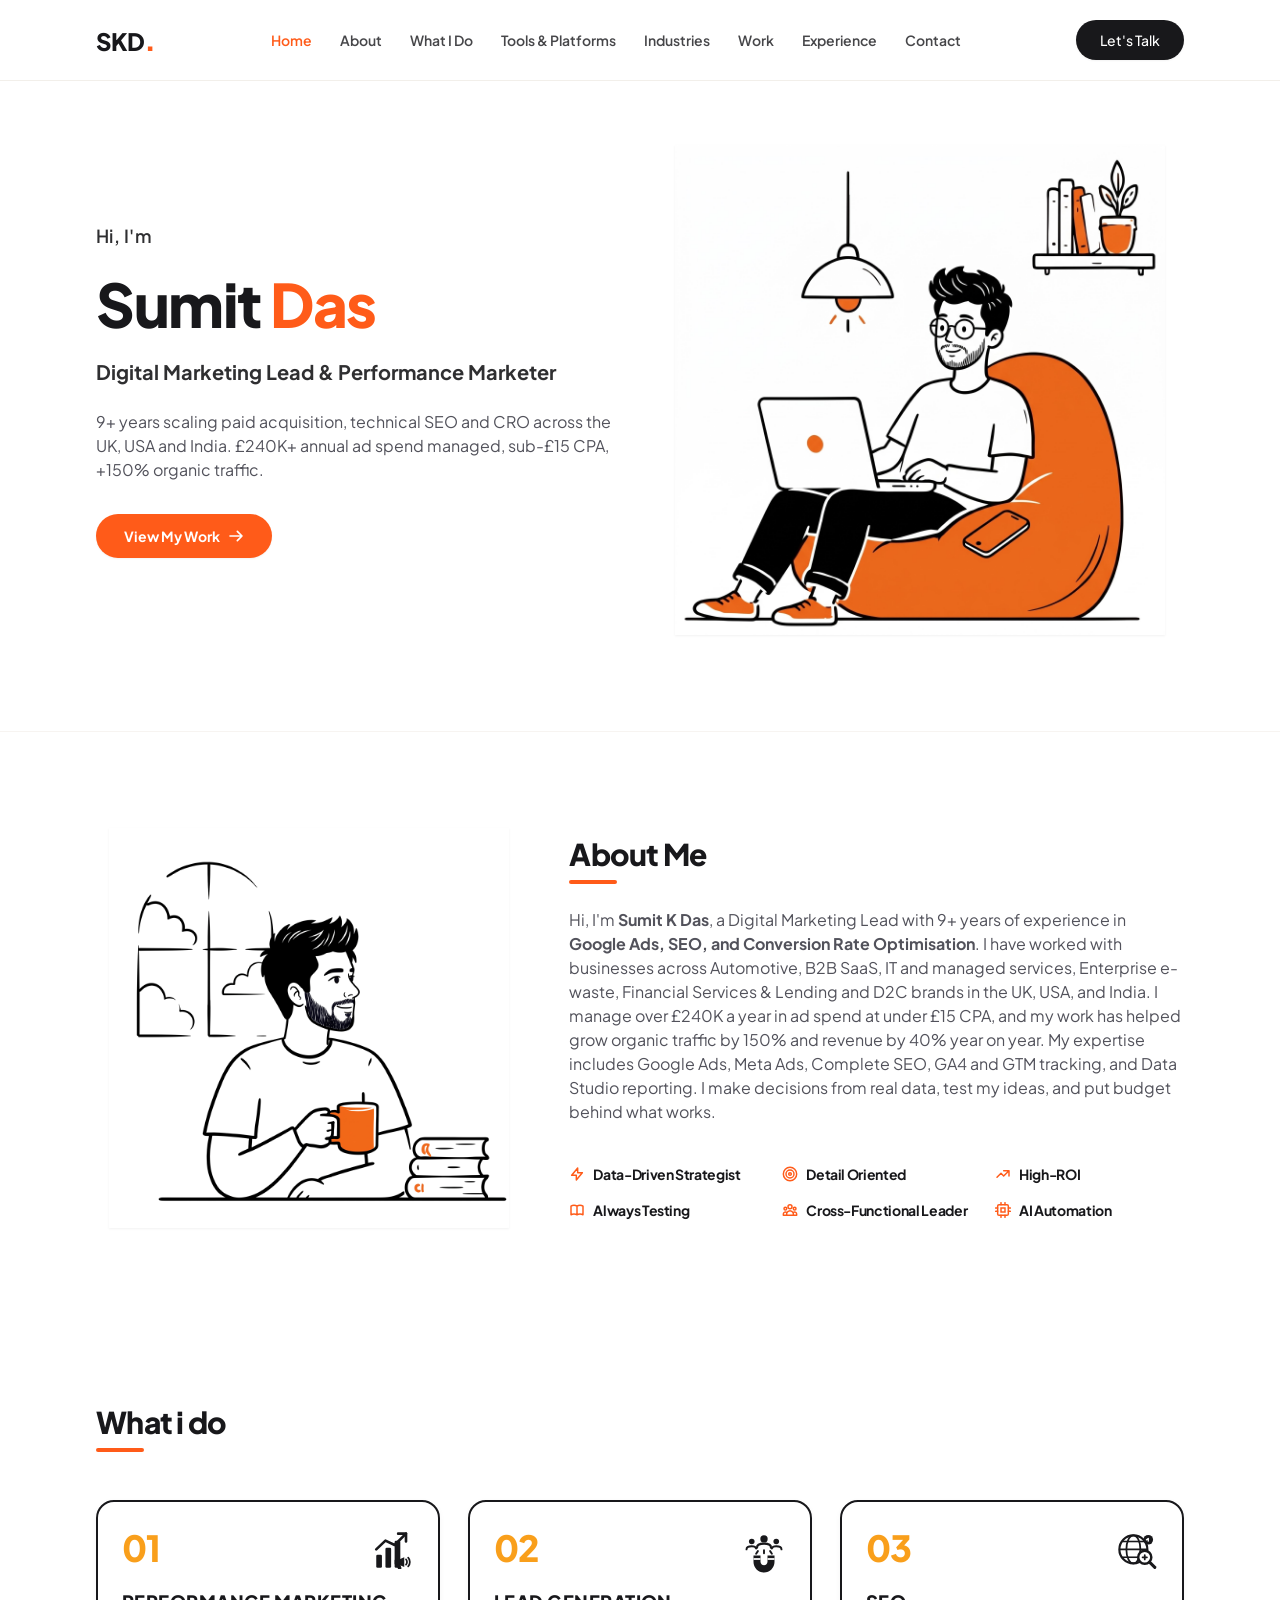
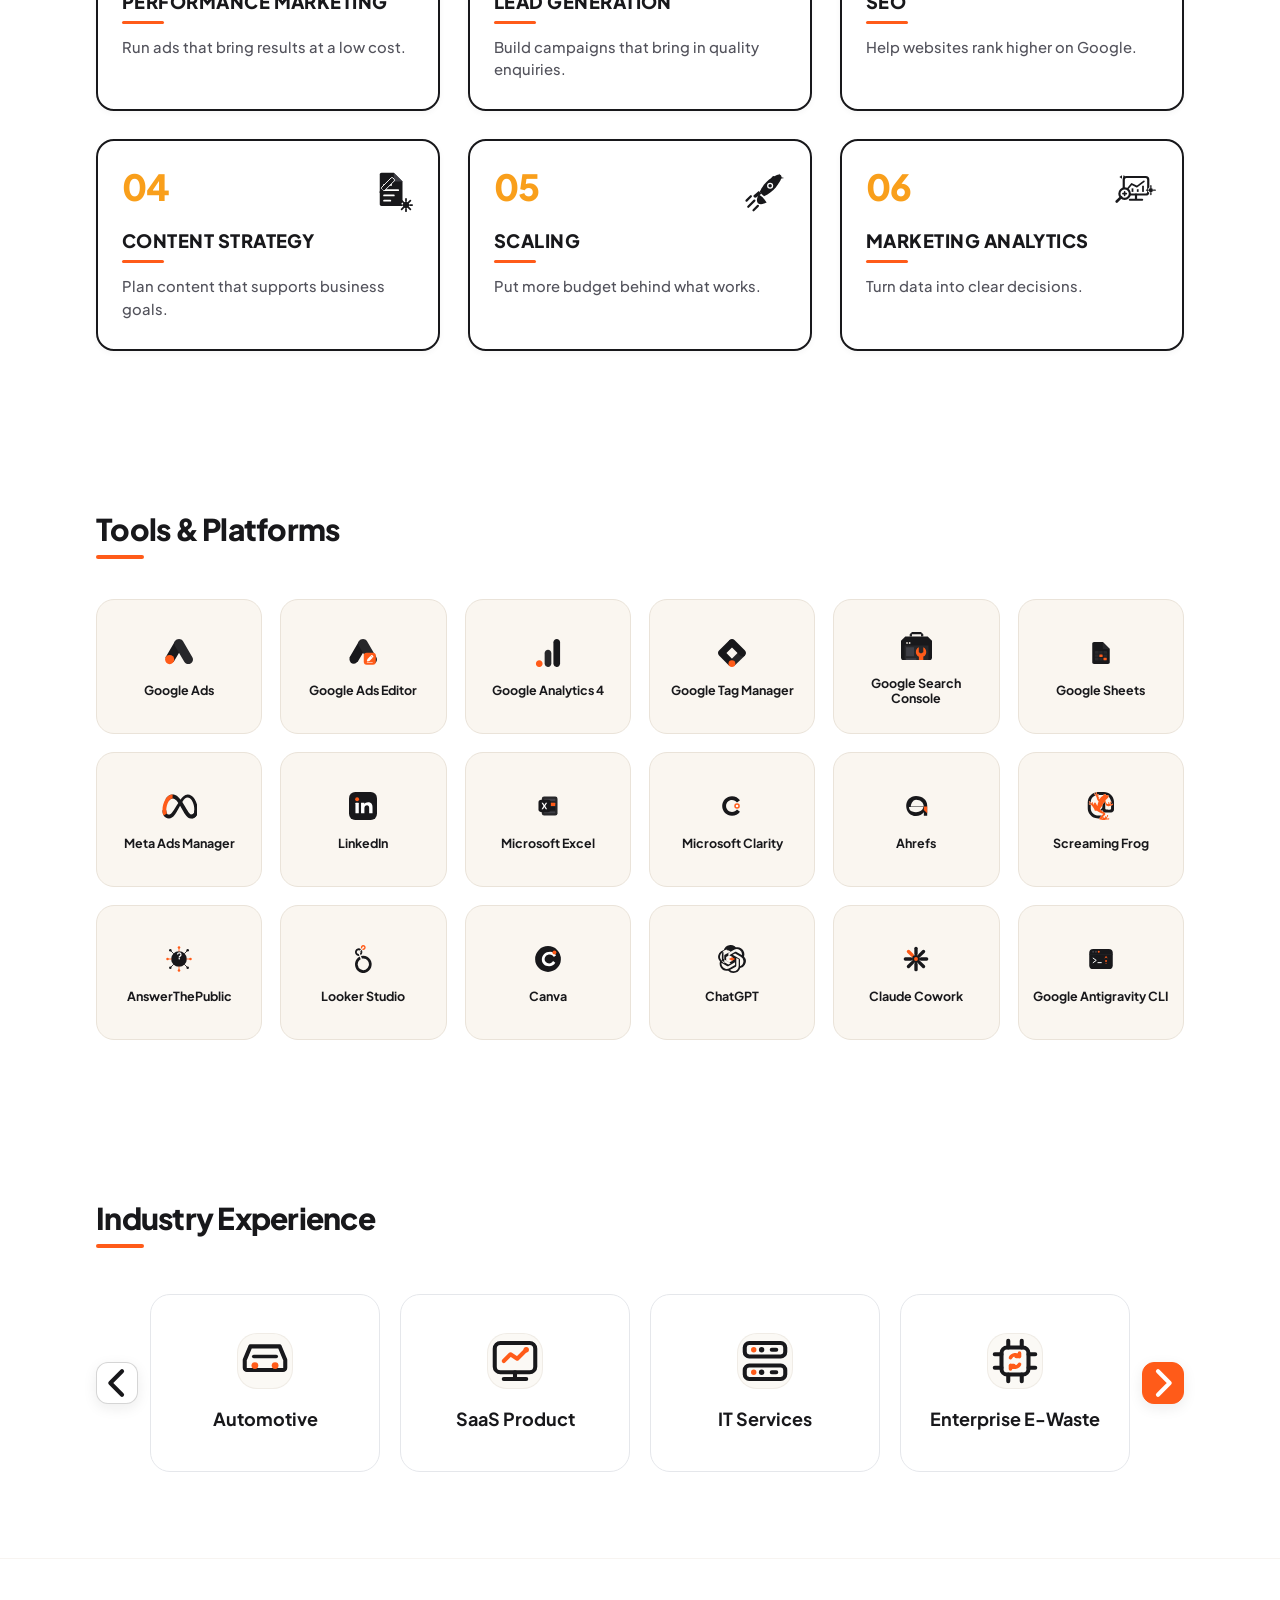
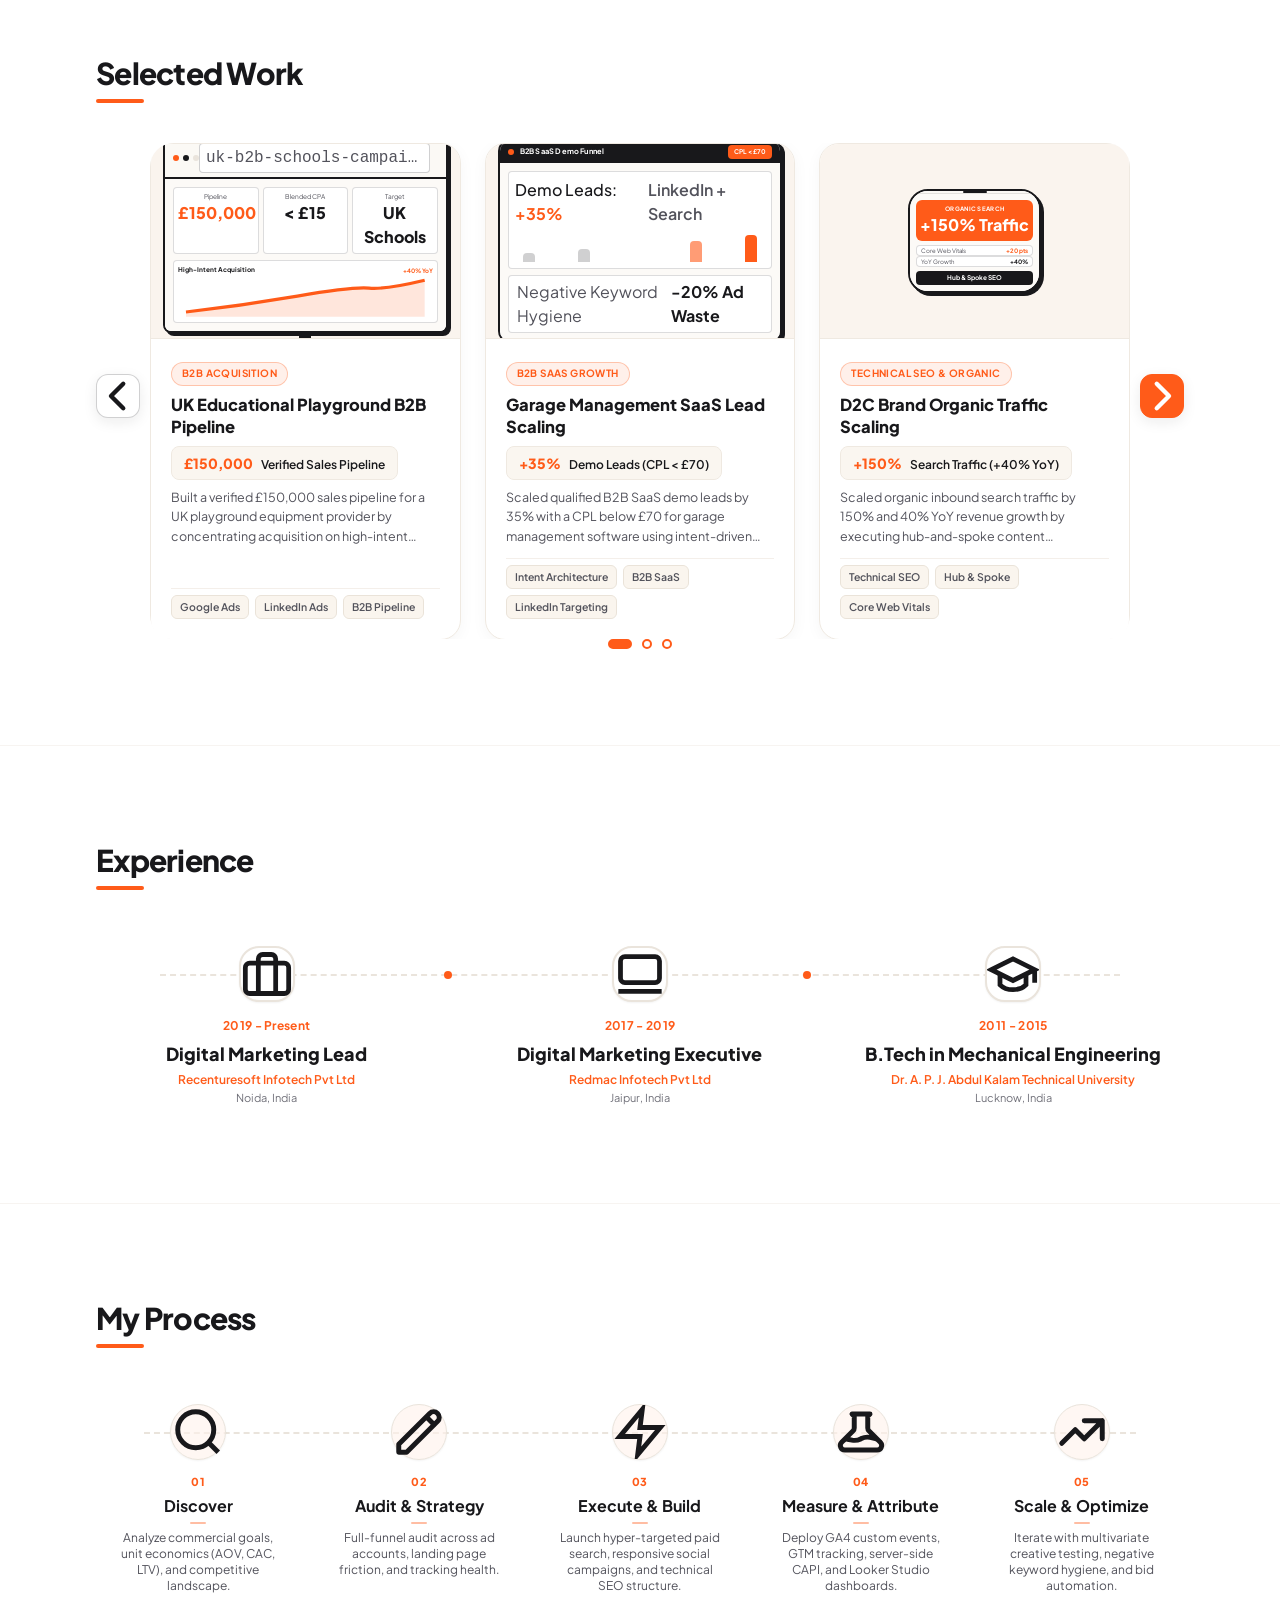
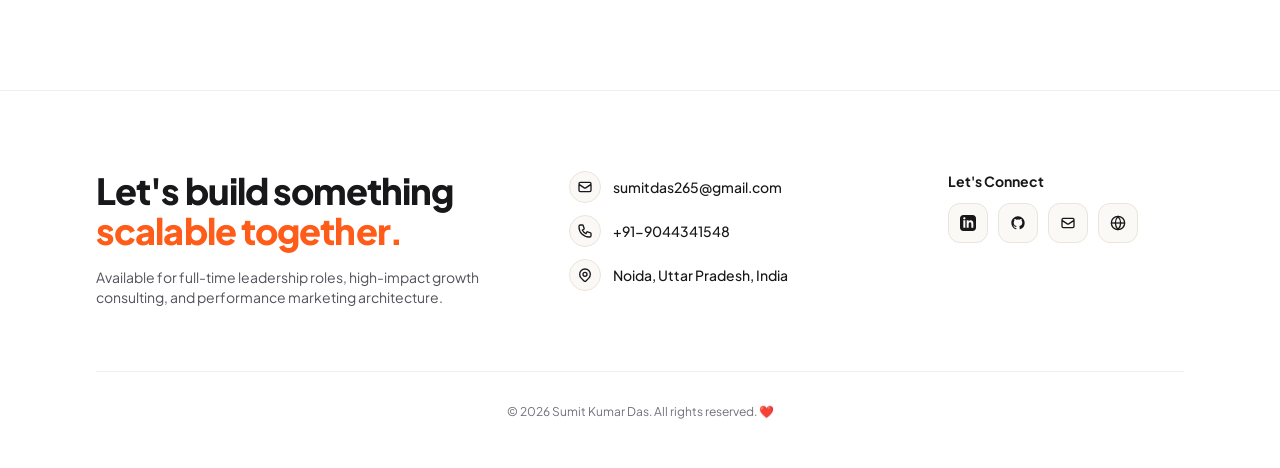
==== commit 72b795c4: "Add files via upload" ====
--- a/index.html
+++ b/index.html
@@ -23,10 +23,11 @@
       </a>
 
       <!-- Desktop Nav -->
-      <nav class="hidden md:flex items-center space-x-8" id="desktop-nav">
+      <nav class="hidden md:flex desktop-nav-list" id="desktop-nav">
         <a href="#home" class="nav-link text-sm font-semibold transition-colors duration-150 text-brand-orange" data-section="home">Home</a>
         <a href="#about" class="nav-link text-sm font-semibold transition-colors duration-150 text-brand-dark/80 hover:text-brand-dark" data-section="about">About</a>
-        <a href="#skills" class="nav-link text-sm font-semibold transition-colors duration-150 text-brand-dark/80 hover:text-brand-dark" data-section="skills">Skills</a>
+        <a href="#what-i-do" class="nav-link text-sm font-semibold transition-colors duration-150 text-brand-dark/80 hover:text-brand-dark" data-section="what-i-do">What I Do</a>
+        <a href="#skills" class="nav-link text-sm font-semibold transition-colors duration-150 text-brand-dark/80 hover:text-brand-dark" data-section="skills">Tools &amp; Platforms</a>
         <a href="#industries" class="nav-link text-sm font-semibold transition-colors duration-150 text-brand-dark/80 hover:text-brand-dark" data-section="industries">Industries</a>
         <a href="#work" class="nav-link text-sm font-semibold transition-colors duration-150 text-brand-dark/80 hover:text-brand-dark" data-section="work">Work</a>
         <a href="#experience" class="nav-link text-sm font-semibold transition-colors duration-150 text-brand-dark/80 hover:text-brand-dark" data-section="experience">Experience</a>
@@ -57,7 +58,8 @@
     <div id="mobile-menu" class="hidden md:hidden bg-white border-b border-brand-border px-4 pt-2 pb-6 space-y-3 shadow-lg">
       <a href="#home" class="mobile-nav-link block px-3 py-2 rounded-lg text-base font-semibold text-brand-orange bg-brand-orange-light/50" data-section="home">Home</a>
       <a href="#about" class="mobile-nav-link block px-3 py-2 rounded-lg text-base font-semibold text-brand-dark hover:bg-brand-cream" data-section="about">About</a>
-      <a href="#skills" class="mobile-nav-link block px-3 py-2 rounded-lg text-base font-semibold text-brand-dark hover:bg-brand-cream" data-section="skills">Skills</a>
+      <a href="#what-i-do" class="mobile-nav-link block px-3 py-2 rounded-lg text-base font-semibold text-brand-dark hover:bg-brand-cream" data-section="what-i-do">What I Do</a>
+      <a href="#skills" class="mobile-nav-link block px-3 py-2 rounded-lg text-base font-semibold text-brand-dark hover:bg-brand-cream" data-section="skills">Tools &amp; Platforms</a>
       <a href="#industries" class="mobile-nav-link block px-3 py-2 rounded-lg text-base font-semibold text-brand-dark hover:bg-brand-cream" data-section="industries">Industries</a>
       <a href="#work" class="mobile-nav-link block px-3 py-2 rounded-lg text-base font-semibold text-brand-dark hover:bg-brand-cream" data-section="work">Work</a>
       <a href="#experience" class="mobile-nav-link block px-3 py-2 rounded-lg text-base font-semibold text-brand-dark hover:bg-brand-cream" data-section="experience">Experience</a>
@@ -92,7 +94,7 @@
             </h2>
 
             <p class="text-sm sm:text-base text-brand-gray leading-relaxed max-w-xl">
-              I steer high-impact paid acquisition, conversion rate optimization (CRO), and technical SEO architecture across the UK, USA, and India. From multi-channel PPC scaling to AI-driven marketing automation, I turn complex growth challenges into predictable, high-ROI pipelines.
+             9+ years scaling paid acquisition, technical SEO and CRO across the UK, USA and India. £240K+ annual ad spend managed, sub-£15 CPA, +150% organic traffic.
             </p>
 
             <!-- CTAs -->
@@ -138,7 +140,11 @@
             </div>
 
             <p class="text-sm sm:text-base text-brand-gray leading-relaxed text-justify sm:text-left">
-              Performance Marketing Lead with 9+ years of experience steering paid acquisition, technical SEO, conversion rate optimisation (CRO), analytics, and commercial growth across the UK, USA, and India. Managed annual advertising expenditure exceeding £240K+, driving 40% YoY revenue expansion, maintaining sub-£15 CPA, scaling organic search traffic by 150%, and building multi-thousand pound B2B sales pipelines. Track record spans enterprise B2B SaaS lead acquisition and high-velocity B2C models (INR 150–350 AOV, INR 3,000–15,000 CLV, 12–15x purchase frequency). Experienced in cross-functional leadership, SOP development, data attribution, and GenAI-driven marketing workflow automation.
+Hi, I'm <b>Sumit K Das</b>, a Digital Marketing Lead with 9+ years of experience in <b>Google Ads, SEO, and Conversion Rate Optimisation</b>.
+
+I have worked with businesses across Automotive, B2B SaaS, IT and managed services, Enterprise e-waste, Financial Services & Lending and D2C brands in the UK, USA, and India. I manage over £240K a year in ad spend at under £15 CPA, and my work has helped grow organic traffic by 150% and revenue by 40% year on year.
+
+My expertise includes Google Ads, Meta Ads, Complete SEO, GA4 and GTM tracking, and Data Studio reporting. I make decisions from real data, test my ideas, and put budget behind what works.
             </p>
 
             <!-- Trait Items Grid (matching clean reference without circular badges) -->
@@ -163,7 +169,7 @@
                 <svg class="w-4 h-4 text-brand-orange flex-shrink-0" fill="none" stroke="currentColor" stroke-width="2.2" viewBox="0 0 24 24">
                   <path stroke-linecap="round" stroke-linejoin="round" d="M13 7h8m0 0v8m0-8l-8 8-4-4-6 6"></path>
                 </svg>
-                <span class="text-xs sm:text-sm font-bold text-brand-dark tracking-tight">High-ROI Architect</span>
+                <span class="text-xs sm:text-sm font-bold text-brand-dark tracking-tight">High-ROI</span>
               </div>
 
               <div class="flex items-center gap-2">
@@ -186,7 +192,7 @@
                   <rect x="9" y="9" width="6" height="6"></rect>
                   <path stroke-linecap="round" stroke-linejoin="round" d="M9 1v3M15 1v3M9 20v3M15 20v3M20 9h3M20 14h3M1 9h3M1 14h3"></path>
                 </svg>
-                <span class="text-xs sm:text-sm font-bold text-brand-dark tracking-tight">AI Automation Advocate</span>
+                <span class="text-xs sm:text-sm font-bold text-brand-dark tracking-tight">AI Automation</span>
               </div>
             </div>
           </div>
@@ -194,115 +200,256 @@
       </div>
     </section>
 
-    <!-- ==================== SKILLS & TECHNOLOGIES ==================== -->
+    <!-- ==================== WHAT I DO SECTION ==================== -->
+    <section id="what-i-do" class="py-16 md:py-20 bg-white">
+      <div class="max-w-6xl mx-auto px-4 sm:px-6 lg:px-8">
+        <!-- Section Header (2 Columns: Title on Left, Subtitle on Right with Orange Divider) -->
+        <div class="what-i-do-header">
+          <div class="what-i-do-header-left">
+            <h2 class="text-2xl sm:text-3xl font-extrabold text-brand-dark tracking-tight">
+              What i do
+            </h2>
+            <div class="w-12 h-1 bg-brand-orange rounded-full mt-2"></div>
+          </div>
+        </div>
+
+        <!-- 6 Cards Grid (3 Columns on Desktop, 2 on Tablet, 1 on Mobile) -->
+        <div class="what-i-do-grid">
+          <!-- Card 01: Performance Marketing -->
+          <div class="what-i-do-card">
+            <div class="what-i-do-card-top">
+              <span class="what-i-do-num">01</span>
+              <div class="what-i-do-icon-wrap">
+                <img src="assets/icons/performance-marketing.svg" alt="Performance Marketing" />
+              </div>
+            </div>
+            <h3 class="what-i-do-title">PERFORMANCE MARKETING</h3>
+            <div class="what-i-do-divider"></div>
+            <p class="what-i-do-desc">Run ads that bring results at a low cost.</p>
+          </div>
+
+          <!-- Card 02: Lead Generation -->
+          <div class="what-i-do-card">
+            <div class="what-i-do-card-top">
+              <span class="what-i-do-num">02</span>
+              <div class="what-i-do-icon-wrap">
+                <img src="assets/icons/lead-generation.svg" alt="Lead Generation" />
+              </div>
+            </div>
+            <h3 class="what-i-do-title">LEAD GENERATION</h3>
+            <div class="what-i-do-divider"></div>
+            <p class="what-i-do-desc">Build campaigns that bring in quality enquiries.</p>
+          </div>
+
+          <!-- Card 03: SEO -->
+          <div class="what-i-do-card">
+            <div class="what-i-do-card-top">
+              <span class="what-i-do-num">03</span>
+              <div class="what-i-do-icon-wrap">
+                <img src="assets/icons/seo.svg" alt="SEO" />
+              </div>
+            </div>
+            <h3 class="what-i-do-title">SEO</h3>
+            <div class="what-i-do-divider"></div>
+            <p class="what-i-do-desc">Help websites rank higher on Google.</p>
+          </div>
+
+          <!-- Card 04: Content Strategy -->
+          <div class="what-i-do-card">
+            <div class="what-i-do-card-top">
+              <span class="what-i-do-num">04</span>
+              <div class="what-i-do-icon-wrap">
+                <img src="assets/icons/content-strategy.svg" alt="Content Strategy" />
+              </div>
+            </div>
+            <h3 class="what-i-do-title">CONTENT STRATEGY</h3>
+            <div class="what-i-do-divider"></div>
+            <p class="what-i-do-desc">Plan content that supports business goals.</p>
+          </div>
+
+          <!-- Card 05: Scaling -->
+          <div class="what-i-do-card">
+            <div class="what-i-do-card-top">
+              <span class="what-i-do-num">05</span>
+              <div class="what-i-do-icon-wrap">
+                <img src="assets/icons/scaling.svg" alt="Scaling" />
+              </div>
+            </div>
+            <h3 class="what-i-do-title">SCALING</h3>
+            <div class="what-i-do-divider"></div>
+            <p class="what-i-do-desc">Put more budget behind what works.</p>
+          </div>
+
+          <!-- Card 06: Marketing Analytics -->
+          <div class="what-i-do-card">
+            <div class="what-i-do-card-top">
+              <span class="what-i-do-num">06</span>
+              <div class="what-i-do-icon-wrap">
+                <img src="assets/icons/marketing-analytics.svg" alt="Marketing Analytics" />
+              </div>
+            </div>
+            <h3 class="what-i-do-title">MARKETING ANALYTICS</h3>
+            <div class="what-i-do-divider"></div>
+            <p class="what-i-do-desc">Turn data into clear decisions.</p>
+          </div>
+        </div>
+      </div>
+    </section>
+
+    <!-- ==================== TOOLS & PLATFORMS ==================== -->
     <section id="skills" class="py-16 md:py-20 bg-white">
       <div class="max-w-6xl mx-auto px-4 sm:px-6 lg:px-8">
         <div class="mb-10 text-left">
           <h2 class="text-2xl sm:text-3xl font-extrabold text-brand-dark tracking-tight">
-            Skills &amp; Technologies
+            Tools &amp; Platforms
           </h2>
           <div class="w-12 h-1 bg-brand-orange rounded-full mt-2"></div>
         </div>
 
-        <!-- 8 Skills Cards Slider -->
-        <div class="relative skills-slider-wrapper">
-          <!-- Left Navigation Arrow -->
-          <button id="skills-slider-prev" type="button" aria-label="Previous Skills" class="skills-slider-arrow skills-slider-prev">
-            <svg class="w-4 h-4" fill="none" stroke="currentColor" stroke-width="2.5" viewBox="0 0 24 24">
-              <path stroke-linecap="round" stroke-linejoin="round" d="M15 19l-7-7 7-7"></path>
-            </svg>
-          </button>
-
-          <!-- Right Navigation Arrow -->
-          <button id="skills-slider-next" type="button" aria-label="Next Skills" class="skills-slider-arrow skills-slider-next">
-            <svg class="w-4 h-4" fill="none" stroke="currentColor" stroke-width="2.5" viewBox="0 0 24 24">
-              <path stroke-linecap="round" stroke-linejoin="round" d="M9 5l7 7-7 7"></path>
-            </svg>
-          </button>
-
-          <!-- Slider Viewport -->
-          <div class="skills-slider-viewport overflow-hidden" id="skills-slider-viewport">
-            <div class="skills-slider-track flex" id="skills-slider-track">
-              <!-- Card 1: Google Ads -->
-              <div class="skills-slide">
-                <div class="skills-card">
-                  <div class="skills-icon-wrap">
-                    <img src="assets/logos/google-ads-bo.svg" alt="Google Ads" />
-                  </div>
-                  <span class="skills-card-title">Google Ads</span>
-                </div>
-              </div>
-
-              <!-- Card 2: Meta Ads -->
-              <div class="skills-slide">
-                <div class="skills-card">
-                  <div class="skills-icon-wrap">
-                    <img src="assets/logos/meta-bo.svg" alt="Meta Ads" />
-                  </div>
-                  <span class="skills-card-title">Meta Ads</span>
-                </div>
-              </div>
-
-              <!-- Card 3: GA4 & GTM -->
-              <div class="skills-slide">
-                <div class="skills-card">
-                  <div class="skills-icon-wrap">
-                    <img src="assets/logos/ga4-gtm-bo.svg" alt="GA4 &amp; GTM" />
-                  </div>
-                  <span class="skills-card-title">GA4 &amp; GTM</span>
-                </div>
-              </div>
-
-              <!-- Card 4: Looker Studio -->
-              <div class="skills-slide">
-                <div class="skills-card">
-                  <div class="skills-icon-wrap">
-                    <img src="assets/logos/looker-studio-bo.svg" alt="Looker Studio" />
-                  </div>
-                  <span class="skills-card-title">Looker Studio</span>
-                </div>
-              </div>
-
-              <!-- Card 5: Technical SEO -->
-              <div class="skills-slide">
-                <div class="skills-card">
-                  <div class="skills-icon-wrap">
-                    <img src="assets/logos/technical-seo-bo.svg" alt="Technical SEO" />
-                  </div>
-                  <span class="skills-card-title">Technical SEO</span>
-                </div>
-              </div>
-
-              <!-- Card 6: B2B SaaS Growth -->
-              <div class="skills-slide">
-                <div class="skills-card">
-                  <div class="skills-icon-wrap">
-                    <img src="assets/logos/saas.svg" alt="B2B SaaS Growth" />
-                  </div>
-                  <span class="skills-card-title">B2B SaaS Growth</span>
-                </div>
-              </div>
-
-              <!-- Card 7: Conversion Rate (CRO) -->
-              <div class="skills-slide">
-                <div class="skills-card">
-                  <div class="skills-icon-wrap">
-                    <img src="assets/logos/vwo-bo.svg" alt="Conversion Rate (CRO)" />
-                  </div>
-                  <span class="skills-card-title">Conversion Rate (CRO)</span>
-                </div>
-              </div>
-
-              <!-- Card 8: AI Automation -->
-              <div class="skills-slide">
-                <div class="skills-card">
-                  <div class="skills-icon-wrap">
-                    <img src="assets/logos/n8n-bo.svg" alt="AI Automation" />
-                  </div>
-                  <span class="skills-card-title">AI Automation</span>
-                </div>
-              </div>
-            </div>
+        <!-- 18 Tools & Platforms Grid (6 per row on desktop) -->
+        <div class="tools-grid">
+          <!-- 1. Google Ads -->
+          <div class="tool-card">
+            <div class="tool-icon-wrap">
+              <img src="assets/logos/google-ads-bo.svg" alt="Google Ads" />
+            </div>
+            <span class="tool-card-title">Google Ads</span>
+          </div>
+
+          <!-- 2. Google Ads Editor -->
+          <div class="tool-card">
+            <div class="tool-icon-wrap">
+              <img src="assets/logos/google-ads-editor-bo.svg" alt="Google Ads Editor" />
+            </div>
+            <span class="tool-card-title">Google Ads Editor</span>
+          </div>
+
+          <!-- 3. Google Analytics 4 -->
+          <div class="tool-card">
+            <div class="tool-icon-wrap">
+              <img src="assets/logos/ga4-bo.svg" alt="Google Analytics 4" />
+            </div>
+            <span class="tool-card-title">Google Analytics 4</span>
+          </div>
+
+          <!-- 4. Google Tag Manager -->
+          <div class="tool-card">
+            <div class="tool-icon-wrap">
+              <img src="assets/logos/gtm-bo.svg" alt="Google Tag Manager" />
+            </div>
+            <span class="tool-card-title">Google Tag Manager</span>
+          </div>
+
+          <!-- 5. Google Search Console -->
+          <div class="tool-card">
+            <div class="tool-icon-wrap">
+              <img src="assets/logos/gsc-bo.svg" alt="Google Search Console" />
+            </div>
+            <span class="tool-card-title">Google Search Console</span>
+          </div>
+
+          <!-- 6. Google Sheets -->
+          <div class="tool-card">
+            <div class="tool-icon-wrap">
+              <img src="assets/logos/google-sheets-bo.svg" alt="Google Sheets" />
+            </div>
+            <span class="tool-card-title">Google Sheets</span>
+          </div>
+
+          <!-- 7. Meta Ads Manager -->
+          <div class="tool-card">
+            <div class="tool-icon-wrap">
+              <img src="assets/logos/meta-bo.svg" alt="Meta Ads Manager" />
+            </div>
+            <span class="tool-card-title">Meta Ads Manager</span>
+          </div>
+
+          <!-- 8. LinkedIn -->
+          <div class="tool-card">
+            <div class="tool-icon-wrap">
+              <img src="assets/logos/linkedin-bo.svg" alt="LinkedIn" />
+            </div>
+            <span class="tool-card-title">LinkedIn</span>
+          </div>
+
+          <!-- 9. Microsoft Excel -->
+          <div class="tool-card">
+            <div class="tool-icon-wrap">
+              <img src="assets/logos/excel-bo.svg" alt="Microsoft Excel" />
+            </div>
+            <span class="tool-card-title">Microsoft Excel</span>
+          </div>
+
+          <!-- 10. Microsoft Clarity -->
+          <div class="tool-card">
+            <div class="tool-icon-wrap">
+              <img src="assets/logos/clarity-bo.svg" alt="Microsoft Clarity" />
+            </div>
+            <span class="tool-card-title">Microsoft Clarity</span>
+          </div>
+
+          <!-- 11. Ahrefs -->
+          <div class="tool-card">
+            <div class="tool-icon-wrap">
+              <img src="assets/logos/ahrefs-bo.svg" alt="Ahrefs" />
+            </div>
+            <span class="tool-card-title">Ahrefs</span>
+          </div>
+
+          <!-- 12. Screaming Frog -->
+          <div class="tool-card">
+            <div class="tool-icon-wrap">
+              <img src="assets/logos/screaming-frog-bo.svg" alt="Screaming Frog" />
+            </div>
+            <span class="tool-card-title">Screaming Frog</span>
+          </div>
+
+          <!-- 13. AnswerThePublic -->
+          <div class="tool-card">
+            <div class="tool-icon-wrap">
+              <img src="assets/logos/answerthepublic-bo.svg" alt="AnswerThePublic" />
+            </div>
+            <span class="tool-card-title">AnswerThePublic</span>
+          </div>
+
+          <!-- 14. Looker Studio -->
+          <div class="tool-card">
+            <div class="tool-icon-wrap">
+              <img src="assets/logos/looker-studio-bo.svg" alt="Looker Studio" />
+            </div>
+            <span class="tool-card-title">Looker Studio</span>
+          </div>
+
+          <!-- 15. Canva -->
+          <div class="tool-card">
+            <div class="tool-icon-wrap">
+              <img src="assets/logos/canva-bo.svg" alt="Canva" />
+            </div>
+            <span class="tool-card-title">Canva</span>
+          </div>
+
+          <!-- 16. ChatGPT -->
+          <div class="tool-card">
+            <div class="tool-icon-wrap">
+              <img src="assets/logos/chatgpt-bo.svg" alt="ChatGPT" />
+            </div>
+            <span class="tool-card-title">ChatGPT</span>
+          </div>
+
+          <!-- 17. Claude Cowork -->
+          <div class="tool-card">
+            <div class="tool-icon-wrap">
+              <img src="assets/logos/claude-bo.svg" alt="Claude Cowork" />
+            </div>
+            <span class="tool-card-title">Claude Cowork</span>
+          </div>
+
+          <!-- 18. Google Antigravity CLI -->
+          <div class="tool-card">
+            <div class="tool-icon-wrap">
+              <img src="assets/logos/antigravity-cli-bo.svg" alt="Google Antigravity CLI" />
+            </div>
+            <span class="tool-card-title">Google Antigravity CLI</span>
           </div>
         </div>
       </div>
@@ -349,7 +496,7 @@
                     </svg>
                   </div>
                   <h3 class="text-base sm:text-lg font-bold text-brand-dark group-hover:text-brand-orange transition-colors text-center">
-                    Automotive &amp; MOT
+                    Automotive
                   </h3>
                 </div>
               </div>
@@ -366,7 +513,7 @@
                     </svg>
                   </div>
                   <h3 class="text-base sm:text-lg font-bold text-brand-dark group-hover:text-brand-orange transition-colors text-center">
-                    B2B SaaS Platforms
+                    SaaS Product
                   </h3>
                 </div>
               </div>
@@ -386,7 +533,7 @@
                     </svg>
                   </div>
                   <h3 class="text-base sm:text-lg font-bold text-brand-dark group-hover:text-brand-orange transition-colors text-center">
-                    IT &amp; Managed Services
+                    IT Services
                   </h3>
                 </div>
               </div>
@@ -419,7 +566,7 @@
                     </svg>
                   </div>
                   <h3 class="text-base sm:text-lg font-bold text-brand-dark group-hover:text-brand-orange transition-colors text-center">
-                    D2C Food &amp; Beverage
+                    D2C
                   </h3>
                 </div>
               </div>
@@ -436,7 +583,7 @@
                     </svg>
                   </div>
                   <h3 class="text-base sm:text-lg font-bold text-brand-dark group-hover:text-brand-orange transition-colors text-center">
-                    Educational &amp; Playground
+                    Institutional Marketing
                   </h3>
                 </div>
               </div>
@@ -453,7 +600,7 @@
                     </svg>
                   </div>
                   <h3 class="text-base sm:text-lg font-bold text-brand-dark group-hover:text-brand-orange transition-colors text-center">
-                    Fintech &amp; Personal Loans
+                    Fintech
                   </h3>
                 </div>
               </div>
@@ -896,10 +1043,7 @@
               <span class="text-xs font-bold text-brand-orange mb-1.5 tracking-wide">2019 - Present</span>
               <h3 class="text-base sm:text-lg font-extrabold text-brand-dark leading-snug">Digital Marketing Lead</h3>
               <span class="text-xs font-semibold text-brand-orange mt-1">Recenturesoft Infotech Pvt Ltd</span>
-              <span class="text-[11px] text-brand-muted mt-0.5">Noida, India (UK, USA &amp; India Markets)</span>
-              <p class="text-xs text-brand-gray leading-relaxed mt-3 max-w-xs">
-                Managing £240K+ annual ad spend, sub-£15 CPA, 40% YoY revenue expansion.
-              </p>
+              <span class="text-[11px] text-brand-muted mt-0.5">Noida, India</span>
             </div>
 
             <!-- Node 2: Redmac Infotech -->
@@ -913,10 +1057,7 @@
               <span class="text-xs font-bold text-brand-orange mb-1.5 tracking-wide">2017 - 2019</span>
               <h3 class="text-base sm:text-lg font-extrabold text-brand-dark leading-snug">Digital Marketing Executive</h3>
               <span class="text-xs font-semibold text-brand-orange mt-1">Redmac Infotech Pvt Ltd</span>
-              <span class="text-[11px] text-brand-muted mt-0.5">Jaipur, India (Middle East, Asia &amp; North America)</span>
-              <p class="text-xs text-brand-gray leading-relaxed mt-3 max-w-xs">
-                Engineered 5,000+ B2B leads database and ranked 15 commercial keywords on Page 1.
-              </p>
+              <span class="text-[11px] text-brand-muted mt-0.5">Jaipur, India</span>
             </div>
 
             <!-- Node 3: AKTU -->
@@ -930,10 +1071,7 @@
               <span class="text-xs font-bold text-brand-orange mb-1.5 tracking-wide">2011 - 2015</span>
               <h3 class="text-base sm:text-lg font-extrabold text-brand-dark leading-snug">B.Tech in Mechanical Engineering</h3>
               <span class="text-xs font-semibold text-brand-orange mt-1">Dr. A. P. J. Abdul Kalam Technical University</span>
-              <span class="text-[11px] text-brand-muted mt-0.5">Uttar Pradesh, India</span>
-              <p class="text-xs text-brand-gray leading-relaxed mt-3 max-w-xs">
-                Engineering foundation applied to quantitative marketing, unit economics, and data architecture.
-              </p>
+              <span class="text-[11px] text-brand-muted mt-0.5">Lucknow, India</span>
             </div>
           </div>
         </div>
--- a/style.css
+++ b/style.css
@@ -235,123 +235,42 @@
 }
 
 /* ==========================================
-   SKILLS & TECHNOLOGIES RESPONSIVE SLIDER
-   (4 on desktop >=1024px, 2 on tablet, 1 on mobile)
+   TOOLS & PLATFORMS GRID
+   (6 per row on desktop, 4 on tablet, 2 on mobile)
    ========================================== */
-.skills-slider-wrapper {
-  position: relative;
-  padding: 0 52px;
-}
-@media (max-width: 640px) {
-  .skills-slider-wrapper {
-    padding: 0 42px;
-  }
-}
-
-.skills-slider-arrow {
-  position: absolute;
-  top: 50%;
-  transform: translateY(-50%);
-  width: 40px;
-  height: 40px;
-  border-radius: 12px;
-  display: flex;
-  align-items: center;
-  justify-content: center;
-  z-index: 25;
-  cursor: pointer;
-  transition: all 0.25s cubic-bezier(0.16, 1, 0.3, 1);
-  box-shadow: 0 2px 8px rgba(0, 0, 0, 0.04);
-}
-.skills-slider-arrow:active {
-  transform: translateY(-50%) scale(0.92);
-}
-
-/* Left Arrow: White background, light-grey border, black chevron */
-.skills-slider-prev {
-  left: 0;
-  background-color: #ffffff;
-  border: 1.5px solid rgba(24, 24, 27, 0.16);
-  color: #18181B;
-}
-.skills-slider-prev:hover {
-  background-color: #FAF6F0;
-  border-color: rgba(24, 24, 27, 0.28);
-  box-shadow: 0 4px 12px rgba(24, 24, 27, 0.08);
-}
-
-/* Right Arrow: Solid orange background, orange border, white chevron */
-.skills-slider-next {
-  right: 0;
-  background-color: #FF5B19;
-  border: 1.5px solid #FF5B19;
-  color: #ffffff;
-  box-shadow: 0 4px 14px rgba(255, 91, 25, 0.32);
-}
-.skills-slider-next:hover {
-  background-color: #e64e10;
-  border-color: #e64e10;
-  box-shadow: 0 6px 18px rgba(255, 91, 25, 0.45);
-}
-
-@media (max-width: 640px) {
-  .skills-slider-arrow {
-    width: 34px;
-    height: 34px;
-    border-radius: 10px;
-  }
-}
-
-.skills-slider-viewport {
+.tools-grid {
+  display: grid;
+  grid-template-columns: repeat(2, minmax(0, 1fr));
+  gap: 14px;
+}
+@media (min-width: 640px) {
+  .tools-grid {
+    grid-template-columns: repeat(3, minmax(0, 1fr));
+    gap: 16px;
+  }
+}
+@media (min-width: 768px) {
+  .tools-grid {
+    grid-template-columns: repeat(4, minmax(0, 1fr));
+    gap: 16px;
+  }
+}
+@media (min-width: 1024px) {
+  .tools-grid {
+    grid-template-columns: repeat(6, minmax(0, 1fr));
+    gap: 18px;
+  }
+}
+
+.tool-card {
   width: 100%;
-  overflow: hidden;
-  padding: 6px 0;
-}
-
-.skills-slider-track {
-  display: flex;
-  transition: transform 0.35s cubic-bezier(0.25, 1, 0.5, 1);
-  will-change: transform;
-  gap: 20px;
-}
-
-/* Desktop (>= 1024px): EXACTLY 4 cards visible (3 gaps of 20px = 60px) */
-.skills-slide {
-  flex: 0 0 calc((100% - 60px) / 4);
-  min-width: 0;
-  box-sizing: border-box;
-  display: flex;
-}
-
-/* Tablet (640px to 1023px): EXACTLY 2 cards visible (1 gap of 16px = 16px) */
-@media (max-width: 1023px) {
-  .skills-slider-track {
-    gap: 16px;
-  }
-  .skills-slide {
-    flex: 0 0 calc((100% - 16px) / 2);
-  }
-}
-
-/* Mobile (< 640px): EXACTLY 1 card visible */
-@media (max-width: 639px) {
-  .skills-slider-track {
-    gap: 12px;
-  }
-  .skills-slide {
-    flex: 0 0 100%;
-  }
-}
-
-.skills-card {
-  width: 100%;
-  min-height: 155px;
+  min-height: 135px;
   display: flex;
   flex-direction: column;
   align-items: center;
   justify-content: center;
-  padding: 24px 16px;
-  border-radius: 20px;
+  padding: 20px 12px;
+  border-radius: 18px;
   background-color: #FAF6F0;
   border: 1.5px solid #EAE3D9;
   cursor: pointer;
@@ -359,37 +278,37 @@
   transition: all 0.25s cubic-bezier(0.16, 1, 0.3, 1);
   box-sizing: border-box;
 }
-.skills-card:hover {
+.tool-card:hover {
   background-color: #ffffff;
-  border-color: rgba(255, 91, 25, 0.4);
-  transform: translateY(-3px);
+  border-color: rgba(255, 91, 25, 0.45);
+  transform: translateY(-4px);
   box-shadow: 0 10px 24px rgba(24, 24, 27, 0.06);
 }
 
-.skills-icon-wrap {
-  width: 52px;
-  height: 44px;
+.tool-icon-wrap {
+  width: 46px;
+  height: 40px;
   display: flex;
   align-items: center;
   justify-content: center;
-  margin-bottom: 12px;
-  transition: transform 0.2s ease;
-}
-.skills-card:hover .skills-icon-wrap {
-  transform: scale(1.08);
-}
-
-.skills-icon-wrap img {
-  max-width: 42px;
-  max-height: 32px;
+  margin-bottom: 10px;
+  transition: transform 0.22s ease;
+}
+.tool-card:hover .tool-icon-wrap {
+  transform: scale(1.1);
+}
+
+.tool-icon-wrap img {
+  max-width: 36px;
+  max-height: 28px;
   width: auto;
   height: auto;
   object-fit: contain;
   display: block;
 }
 
-.skills-card-title {
-  font-size: 14px;
+.tool-card-title {
+  font-size: 12.5px;
   font-weight: 700;
   color: #18181B;
   text-align: center;
@@ -397,7 +316,7 @@
   margin: 0;
   transition: color 0.2s ease;
 }
-.skills-card:hover .skills-card-title {
+.tool-card:hover .tool-card-title {
   color: #FF5B19;
 }
 
@@ -512,3 +431,198 @@
   -webkit-box-orient: vertical;
   overflow: hidden;
 }
+
+/* ==========================================
+   NAVBAR LINKS SPACING
+   ========================================== */
+.desktop-nav-list {
+  display: none;
+}
+@media (min-width: 768px) {
+  .desktop-nav-list {
+    display: flex;
+    align-items: center;
+    gap: 16px;
+  }
+  .desktop-nav-list .nav-link {
+    white-space: nowrap;
+    font-size: 0.825rem;
+  }
+}
+@media (min-width: 1024px) {
+  .desktop-nav-list {
+    gap: 28px;
+  }
+  .desktop-nav-list .nav-link {
+    font-size: 0.875rem;
+  }
+}
+
+/* ==========================================
+   WHAT I DO SECTION & CARDS
+   ========================================== */
+.what-i-do-section {
+  padding: 80px 0;
+  background-color: #FAF8F5;
+  border-top: 1px solid rgba(234, 228, 220, 0.4);
+}
+@media (min-width: 768px) {
+  .what-i-do-section {
+    padding: 96px 0;
+  }
+}
+
+.what-i-do-header {
+  display: flex;
+  flex-direction: column;
+  gap: 16px;
+  margin-bottom: 48px;
+}
+@media (min-width: 768px) {
+  .what-i-do-header {
+    flex-direction: row;
+    align-items: flex-start;
+    justify-content: space-between;
+    gap: 32px;
+  }
+}
+
+.what-i-do-header-left {
+  flex-shrink: 0;
+}
+
+.what-i-do-heading {
+  font-size: 2.75rem;
+  font-weight: 900;
+  letter-spacing: -0.03em;
+  color: #18181B;
+  line-height: 1.05;
+  margin: 0;
+}
+@media (min-width: 640px) {
+  .what-i-do-heading {
+    font-size: 3.5rem;
+  }
+}
+@media (min-width: 1024px) {
+  .what-i-do-heading {
+    font-size: 4rem;
+  }
+}
+
+.what-i-do-header-right {
+  max-width: 480px;
+}
+
+.what-i-do-header-desc {
+  font-size: 0.95rem;
+  line-height: 1.6;
+  color: #52525B;
+  font-weight: 500;
+  margin: 0;
+}
+@media (min-width: 640px) {
+  .what-i-do-header-desc {
+    font-size: 1rem;
+  }
+}
+
+.what-i-do-header-bar {
+  width: 68px;
+  height: 3px;
+  background-color: #FF5B19;
+  border-radius: 9999px;
+  margin-top: 14px;
+}
+
+.what-i-do-grid {
+  display: grid;
+  grid-template-columns: 1fr;
+  gap: 24px;
+}
+@media (min-width: 640px) {
+  .what-i-do-grid {
+    grid-template-columns: repeat(2, 1fr);
+  }
+}
+@media (min-width: 1024px) {
+  .what-i-do-grid {
+    grid-template-columns: repeat(3, 1fr);
+    gap: 28px;
+  }
+}
+
+.what-i-do-card {
+  background-color: #ffffff;
+  border: 2px solid #18181B;
+  border-radius: 18px;
+  padding: 28px 24px;
+  display: flex;
+  flex-direction: column;
+  justify-content: flex-start;
+  min-height: 200px;
+  box-sizing: border-box;
+  transition: transform 0.22s cubic-bezier(0.16, 1, 0.3, 1), box-shadow 0.22s cubic-bezier(0.16, 1, 0.3, 1);
+  box-shadow: 0 2px 6px rgba(24, 24, 27, 0.04);
+}
+.what-i-do-card:hover {
+  transform: translateY(-4px);
+  box-shadow: 0 12px 24px -4px rgba(24, 24, 27, 0.08), 0 4px 12px -2px rgba(255, 91, 25, 0.12);
+}
+
+.what-i-do-card-top {
+  display: flex;
+  align-items: flex-start;
+  justify-content: space-between;
+  margin-bottom: 16px;
+}
+
+.what-i-do-num {
+  font-size: 2.25rem;
+  font-weight: 800;
+  line-height: 1;
+  color: #F99F1B;
+  letter-spacing: -0.02em;
+}
+
+.what-i-do-icon-wrap {
+  width: 44px;
+  height: 44px;
+  display: flex;
+  align-items: center;
+  justify-content: center;
+  flex-shrink: 0;
+}
+.what-i-do-icon-wrap img {
+  width: 42px;
+  height: 42px;
+  object-fit: contain;
+}
+
+.what-i-do-title {
+  font-size: 1.15rem;
+  font-weight: 900;
+  letter-spacing: 0.025em;
+  color: #18181B;
+  text-transform: uppercase;
+  margin: 0;
+  line-height: 1.25;
+}
+
+.what-i-do-divider {
+  width: 42px;
+  height: 2.5px;
+  background-color: #FF5B19;
+  margin-top: 8px;
+  margin-bottom: 12px;
+  border-radius: 9999px;
+}
+
+.what-i-do-desc {
+  font-size: 0.925rem;
+  line-height: 1.55;
+  color: #52525B;
+  font-weight: 500;
+  margin: 0;
+}
+
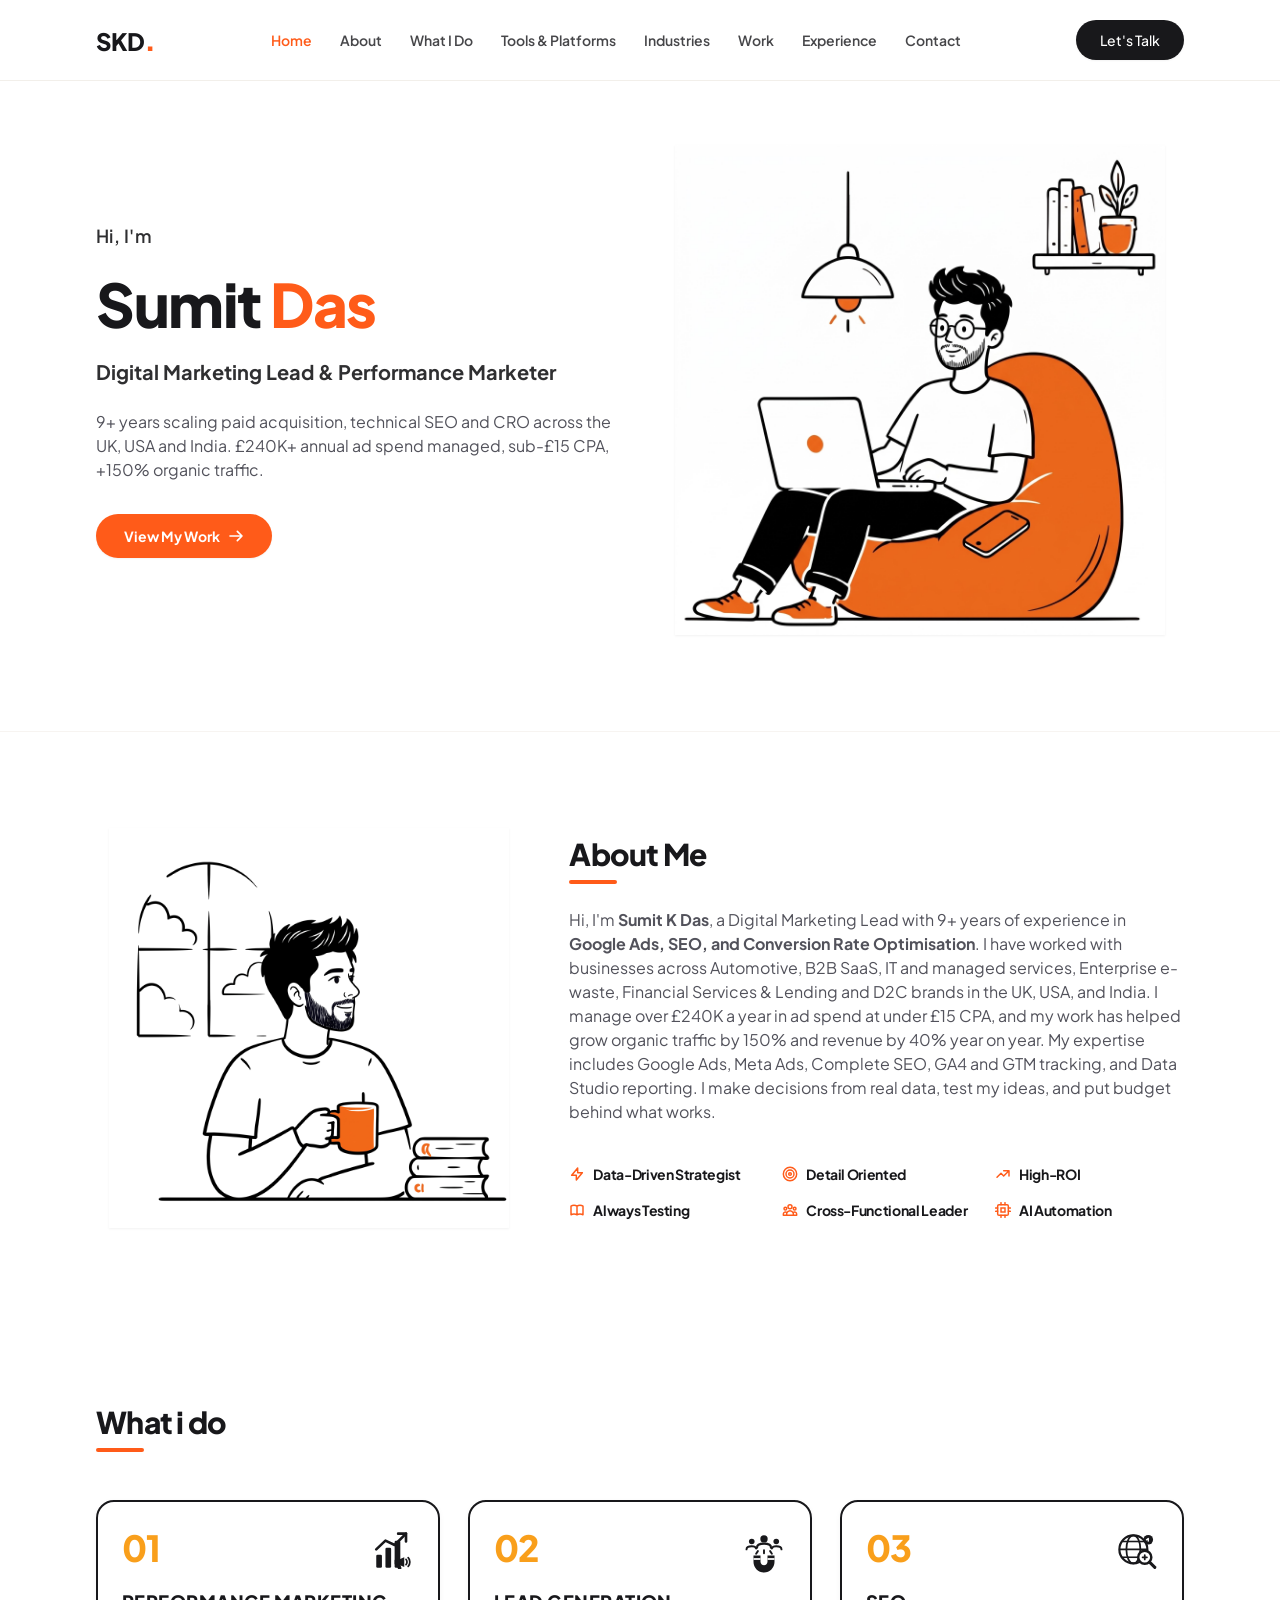
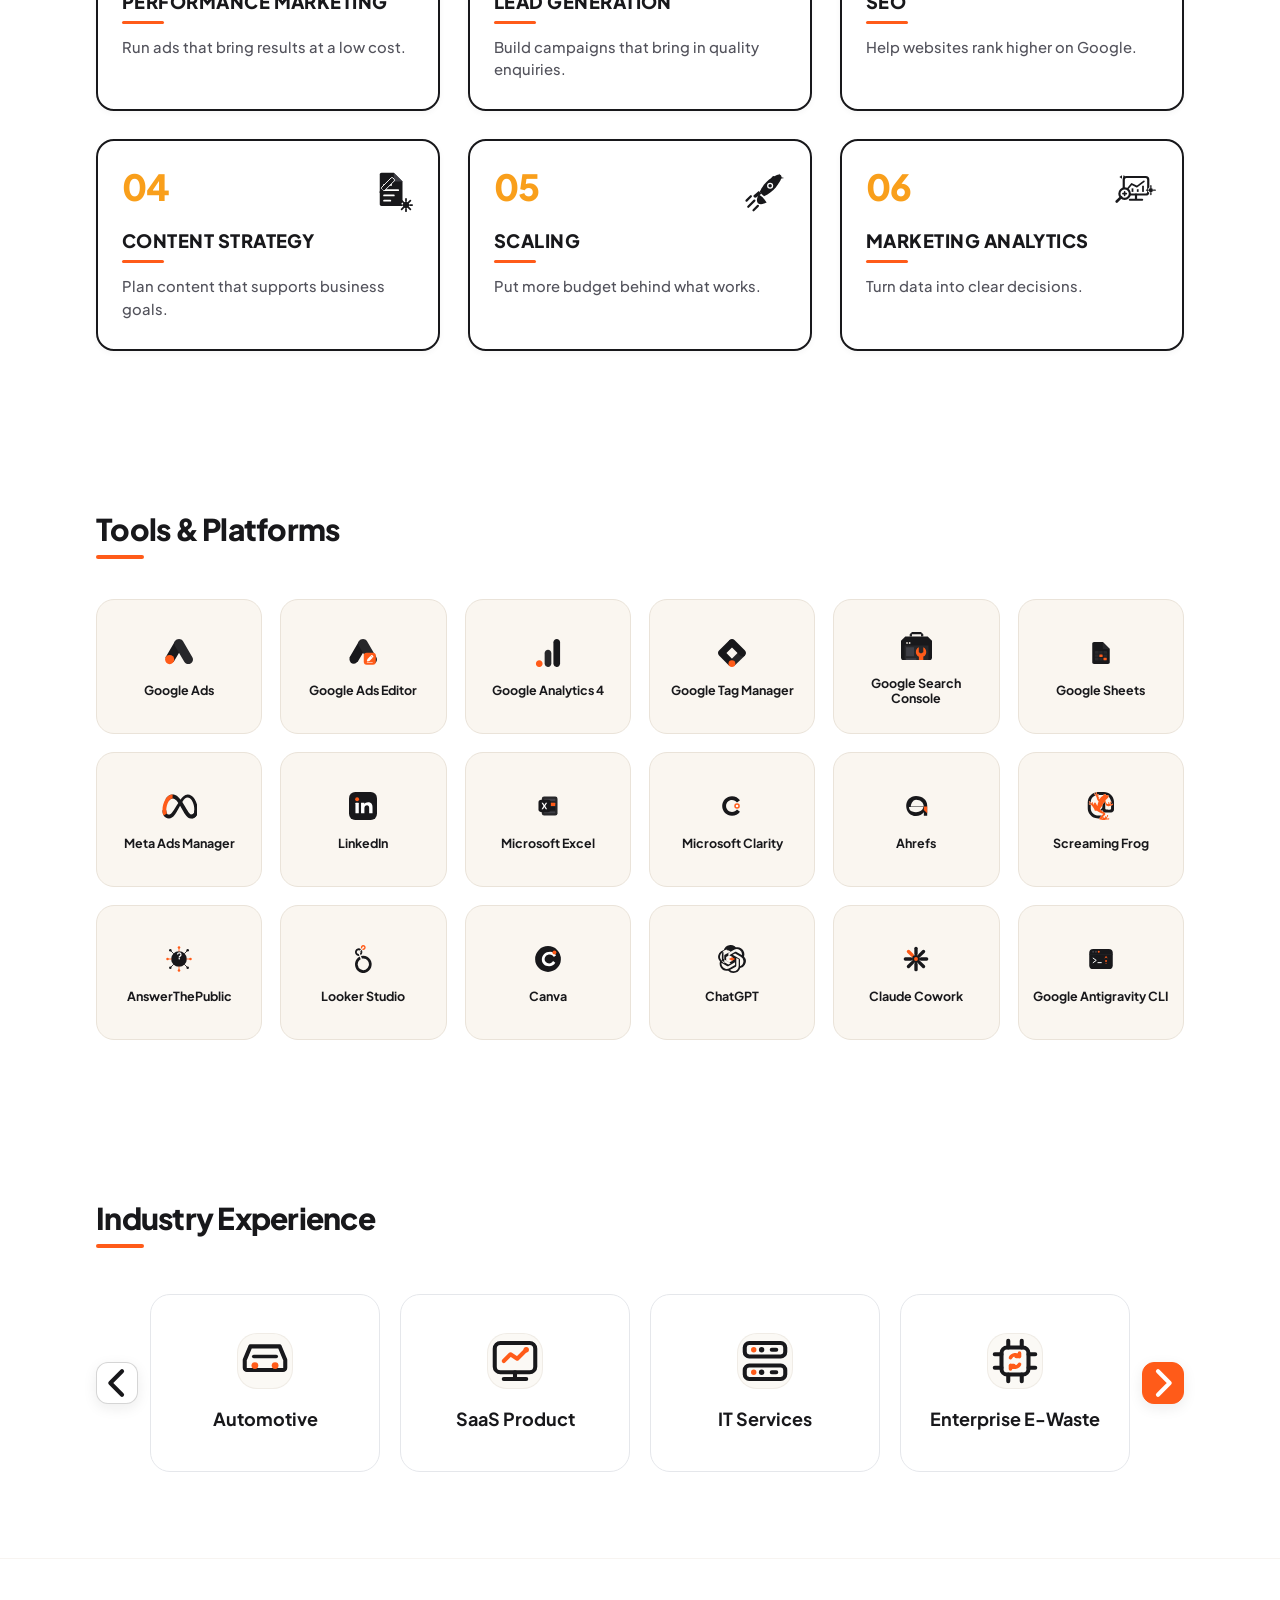
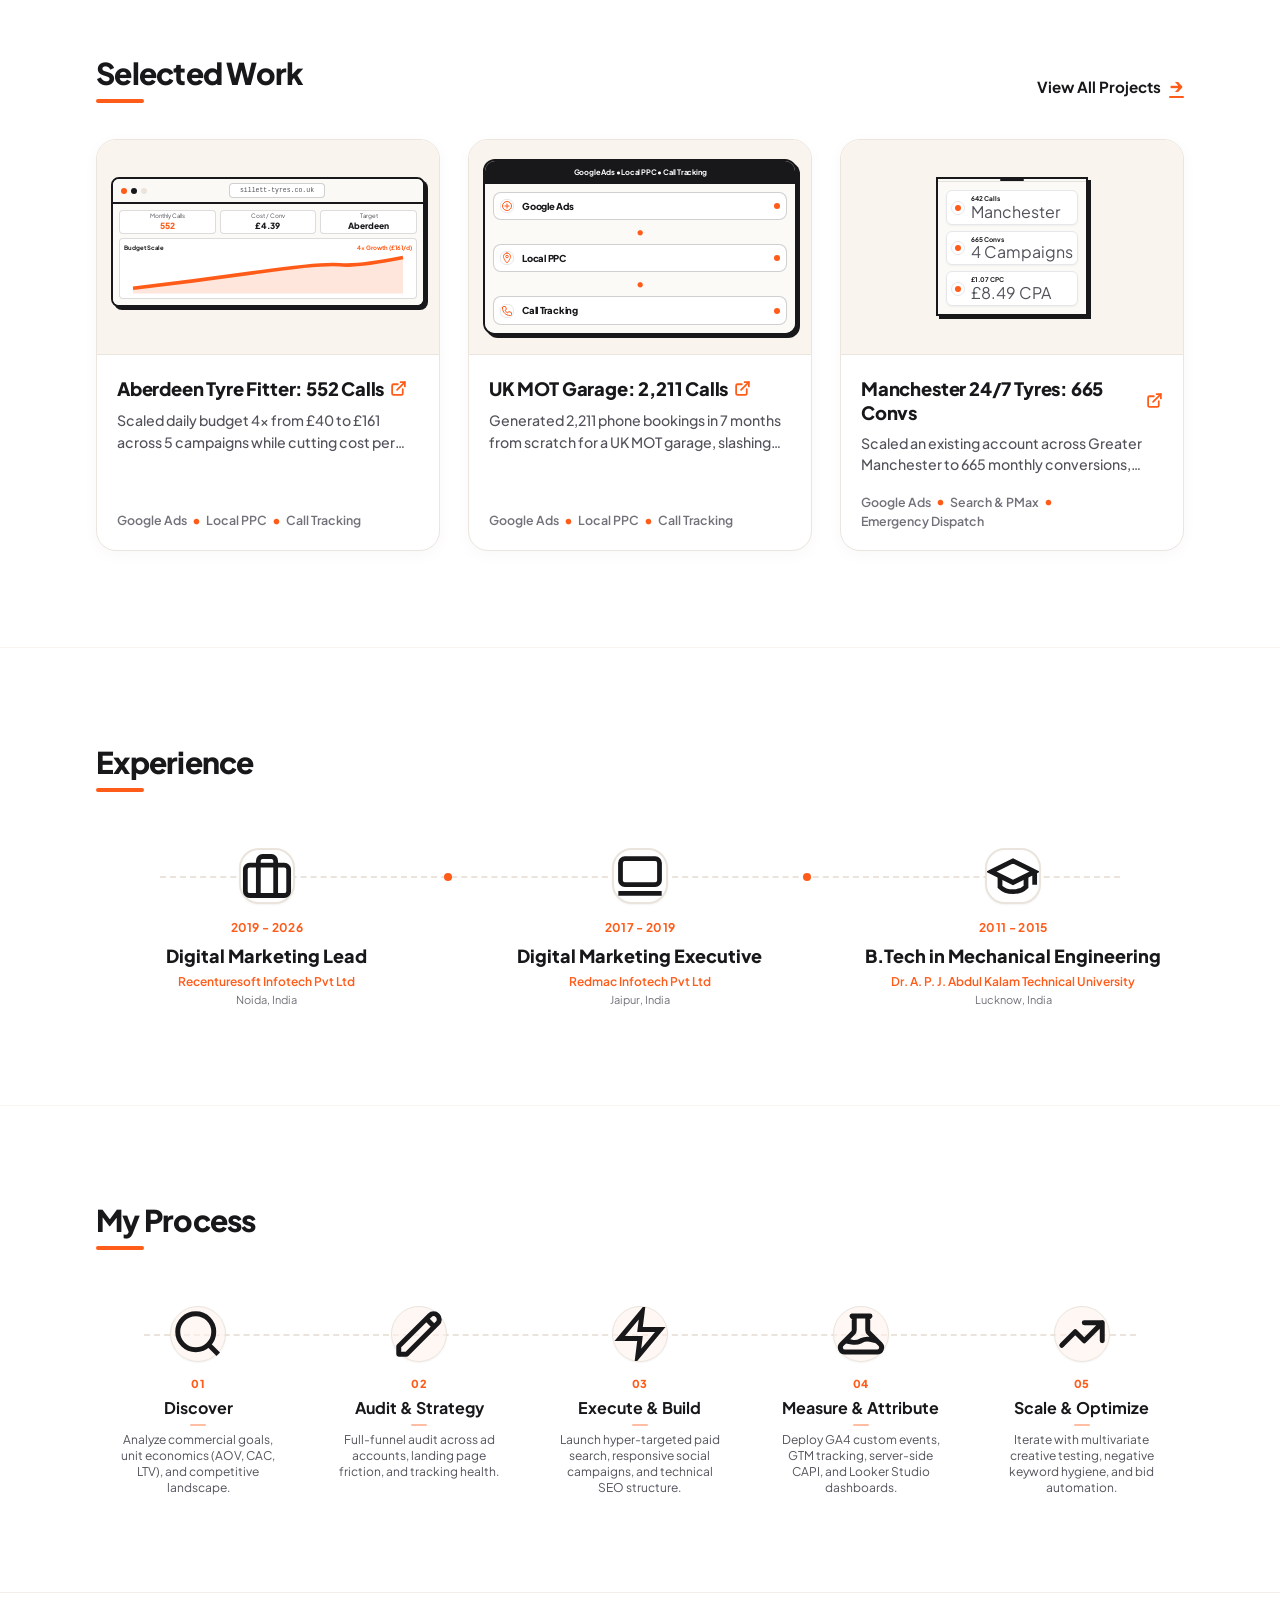
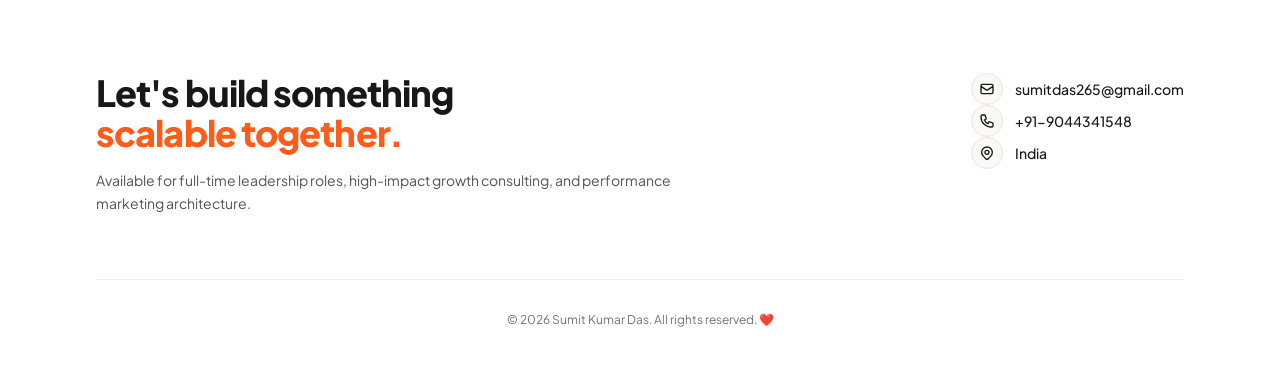
==== commit 14b9c85c: "Add files via upload" ====
--- a/index.html
+++ b/index.html
@@ -644,371 +644,275 @@
     <!-- ==================== SELECTED WORK ==================== -->
     <section id="work" class="py-16 md:py-24 bg-white border-t border-brand-border/40">
       <div class="max-w-6xl mx-auto px-4 sm:px-6 lg:px-8">
-        <div class="mb-10 text-left">
-          <h2 class="text-2xl sm:text-3xl font-extrabold text-brand-dark tracking-tight">
-            Selected Work
-          </h2>
-          <div class="w-12 h-1 bg-brand-orange rounded-full mt-2"></div>
-        </div>
-
-        <!-- Work Carousel Slider: Slider With Text Over Image -->
-        <div class="relative work-slider-wrapper">
-          <!-- Left Navigation Arrow -->
-          <button id="work-slider-prev" type="button" aria-label="Previous Slide" class="work-slider-arrow work-slider-prev">
-            <svg class="w-5 h-5" fill="none" stroke="currentColor" stroke-width="2.5" viewBox="0 0 24 24">
-              <path stroke-linecap="round" stroke-linejoin="round" d="M15 19l-7-7 7-7"></path>
-            </svg>
-          </button>
-
-          <!-- Right Navigation Arrow -->
-          <button id="work-slider-next" type="button" aria-label="Next Slide" class="work-slider-arrow work-slider-next">
-            <svg class="w-5 h-5" fill="none" stroke="currentColor" stroke-width="2.5" viewBox="0 0 24 24">
-              <path stroke-linecap="round" stroke-linejoin="round" d="M9 5l7 7-7 7"></path>
-            </svg>
-          </button>
-
-          <!-- Slider Viewport -->
-          <div class="work-slider-viewport overflow-hidden rounded-3xl" id="work-slider-viewport">
-            <div class="work-slider-track flex" id="work-slider-track">
-              <!-- Slide 1: UK Educational Playground -->
-              <div class="work-slide">
-                <div class="work-card group">
-                  <!-- Illustration Mockup Area -->
-                  <div class="work-card-preview">
-                    <div class="w-full flex flex-col items-center justify-center">
-                      <!-- Desktop Monitor -->
-                      <div class="w-full max-w-[250px] bg-white rounded-lg border-2 border-brand-dark shadow-[3px_3px_0px_0px_#18181B] overflow-hidden">
-                        <!-- Top Bar -->
-                        <div class="bg-brand-cream border-b-2 border-brand-dark px-2 py-1 flex items-center justify-between">
-                          <div class="flex items-center gap-1">
-                            <div class="w-1.5 h-1.5 rounded-full bg-brand-orange"></div>
-                            <div class="w-1.5 h-1.5 rounded-full bg-brand-dark"></div>
-                            <div class="w-1.5 h-1.5 rounded-full bg-brand-border"></div>
-                          </div>
-                          <div class="w-28 bg-white border border-brand-dark/20 rounded text-[7px] text-brand-gray px-1.5 py-0.5 truncate font-mono text-center">
-                            uk-b2b-schools-campaign
-                          </div>
-                          <div class="w-2"></div>
+        <!-- Header: Selected Work on Left, View All Projects -> on Right -->
+        <div class="selected-work-header">
+          <div class="selected-work-header-left">
+            <h2 class="text-2xl sm:text-3xl font-extrabold text-brand-dark tracking-tight">
+              Selected Work
+            </h2>
+            <div class="w-12 h-1 bg-brand-orange rounded-full mt-2"></div>
+          </div>
+          <a href="#work" class="selected-work-view-all group">
+            <span class="selected-work-view-all-text">View All Projects</span>
+            <span class="selected-work-arrow-wrap">
+              <span class="selected-work-arrow">→</span>
+              <span class="selected-work-arrow-line"></span>
+            </span>
+          </a>
+        </div>
+
+        <!-- 3 Cards Static Grid (No Slider) -->
+        <div class="selected-work-grid">
+          <!-- Card 1: Aberdeen Mobile Tyre Fitter -->
+          <div class="selected-work-card group">
+            <!-- Top Preview Canvas with Desktop Monitor -->
+            <div class="selected-work-preview">
+              <div class="w-full flex flex-col items-center justify-center">
+                <!-- Desktop Monitor -->
+                <div class="w-full max-w-[225px] bg-white rounded-lg border-2 border-brand-dark shadow-[3px_3px_0px_0px_#18181B] overflow-hidden">
+                  <!-- Top Bar -->
+                  <div class="bg-brand-cream border-b-2 border-brand-dark px-2 py-1 flex items-center justify-between">
+                    <div class="flex items-center gap-1">
+                      <div class="w-1.5 h-1.5 rounded-full bg-brand-orange"></div>
+                      <div class="w-1.5 h-1.5 rounded-full bg-brand-dark"></div>
+                      <div class="w-1.5 h-1.5 rounded-full bg-brand-border"></div>
+                    </div>
+                    <div class="w-24 bg-white border border-brand-dark/20 rounded text-[6.5px] text-brand-gray px-1.5 py-0.5 truncate font-mono text-center">
+                      sillett-tyres.co.uk
+                    </div>
+                    <div class="w-2"></div>
+                  </div>
+                  <!-- Screen Content -->
+                  <div class="p-1.5 space-y-1 bg-[#FCFAF7]">
+                    <div class="grid grid-cols-3 gap-1">
+                      <div class="bg-white border border-brand-dark/15 rounded p-0.5 text-center">
+                        <div class="text-[6px] text-brand-gray">Monthly Calls</div>
+                        <div class="text-[8.5px] font-extrabold text-brand-orange">552</div>
+                      </div>
+                      <div class="bg-white border border-brand-dark/15 rounded p-0.5 text-center">
+                        <div class="text-[6px] text-brand-gray">Cost / Conv</div>
+                        <div class="text-[8.5px] font-extrabold text-brand-dark">£4.39</div>
+                      </div>
+                      <div class="bg-white border border-brand-dark/15 rounded p-0.5 text-center">
+                        <div class="text-[6px] text-brand-gray">Target</div>
+                        <div class="text-[8.5px] font-extrabold text-brand-dark">Aberdeen</div>
+                      </div>
+                    </div>
+                    <!-- Chart curve -->
+                    <div class="bg-white border border-brand-dark/15 rounded p-1">
+                      <div class="flex justify-between items-center mb-0.5">
+                        <span class="text-[6px] font-bold text-brand-dark">Budget Scale</span>
+                        <span class="text-[6px] text-brand-orange font-bold">4x Growth (£161/d)</span>
+                      </div>
+                      <svg viewBox="0 0 160 22" fill="none" class="w-full h-4">
+                        <path d="M 5 19 Q 40 15, 75 10 T 120 6 T 155 2" stroke="#FF5B19" stroke-width="2" fill="none"></path>
+                        <path d="M 5 19 Q 40 15, 75 10 T 120 6 T 155 2 L 155 22 L 5 22 Z" fill="#FF5B19" opacity="0.15"></path>
+                      </svg>
+                    </div>
+                  </div>
+                </div>
+                <!-- Monitor Stand Base -->
+                <div class="w-2.5 h-1.5 bg-brand-dark"></div>
+                <div class="w-11 h-1 bg-brand-dark rounded-full"></div>
+              </div>
+            </div>
+
+            <!-- Bottom Body -->
+            <div class="selected-work-body">
+              <div class="space-y-2">
+                <div class="selected-work-title-wrap">
+                  <a href="google-ads-sillet-tyres-aberdeen.html" class="selected-work-title-link">
+                    <h3 class="selected-work-title">Aberdeen Tyre Fitter: 552 Calls</h3>
+                    <svg class="selected-work-external-icon" width="17" height="17" viewBox="0 0 24 24" fill="none" stroke="currentColor" stroke-width="2.5" stroke-linecap="round" stroke-linejoin="round">
+                      <path d="M18 13v6a2 2 0 0 1-2 2H5a2 2 0 0 1-2-2V8a2 2 0 0 1 2-2h6"></path>
+                      <polyline points="15 3 21 3 21 9"></polyline>
+                      <line x1="10" y1="14" x2="21" y2="3"></line>
+                    </svg>
+                  </a>
+                </div>
+                <p class="selected-work-desc">
+                  Scaled daily budget 4x from £40 to £161 across 5 campaigns while cutting cost per conversion from ~£6 to £4.39.
+                </p>
+              </div>
+              <div class="selected-work-tags">
+                <span>Google Ads</span>
+                <span class="selected-work-dot">•</span>
+                <span>Local PPC</span>
+                <span class="selected-work-dot">•</span>
+                <span>Call Tracking</span>
+              </div>
+            </div>
+          </div>
+
+          <!-- Card 2: UK MOT Garage: 2,211 Calls -->
+          <div class="selected-work-card group">
+            <!-- Top Preview Canvas with Branded Service Showcase Tablet -->
+            <div class="selected-work-preview">
+              <div class="w-full flex items-center justify-center">
+                <!-- Tablet Frame -->
+                <div class="w-full max-w-[225px] bg-white rounded-xl border-2 border-brand-dark shadow-[3px_3px_0px_0px_#18181B] overflow-hidden">
+                  <!-- Header: Exact Service String -->
+                  <div class="bg-brand-dark text-white px-2 py-1.5 flex items-center justify-center text-center">
+                    <span class="text-[7.5px] font-bold tracking-tight text-white flex items-center justify-center">Google Ads • Local PPC • Call Tracking</span>
+                  </div>
+
+                  <!-- Screen Content: 3 Scannable Branded Services -->
+                  <div class="p-2 space-y-1.5 bg-[#FCFAF7]">
+                    <!-- Service 1: Google Ads -->
+                    <div class="flex items-center justify-between p-1.5 bg-white border border-brand-dark/20 rounded-lg shadow-2xs">
+                      <div class="flex items-center gap-2 min-w-0">
+                        <div class="w-5 h-5 rounded-md bg-brand-orange/10 border border-brand-orange/30 flex items-center justify-center text-brand-orange shrink-0">
+                          <svg class="w-3 h-3" fill="none" stroke="currentColor" stroke-width="2" viewBox="0 0 24 24">
+                            <circle cx="12" cy="12" r="9"></circle>
+                            <path d="M12 7v10M7 12h10"></path>
+                          </svg>
                         </div>
-                        <!-- Screen Content -->
-                        <div class="p-2 space-y-1.5 bg-[#FCFAF7]">
-                          <div class="grid grid-cols-3 gap-1">
-                            <div class="bg-white border border-brand-dark/15 rounded p-1 text-center">
-                              <div class="text-[6.5px] text-brand-gray">Pipeline</div>
-                              <div class="text-[9px] font-extrabold text-brand-orange">£150,000</div>
-                            </div>
-                            <div class="bg-white border border-brand-dark/15 rounded p-1 text-center">
-                              <div class="text-[6.5px] text-brand-gray">Blended CPA</div>
-                              <div class="text-[9px] font-extrabold text-brand-dark">&lt; £15</div>
-                            </div>
-                            <div class="bg-white border border-brand-dark/15 rounded p-1 text-center">
-                              <div class="text-[6.5px] text-brand-gray">Target</div>
-                              <div class="text-[9px] font-extrabold text-brand-dark">UK Schools</div>
-                            </div>
-                          </div>
-                          <!-- Chart curve -->
-                          <div class="bg-white border border-brand-dark/15 rounded p-1">
-                            <div class="flex justify-between items-center mb-0.5">
-                              <span class="text-[6.5px] font-bold text-brand-dark">High-Intent Acquisition</span>
-                              <span class="text-[6px] text-brand-orange font-bold">+40% YoY</span>
-                            </div>
-                            <svg viewBox="0 0 160 26" fill="none" class="w-full h-5">
-                              <path d="M 5 22 Q 40 18, 75 12 T 120 7 T 155 2" stroke="#FF5B19" stroke-width="2" fill="none"></path>
-                              <path d="M 5 22 Q 40 18, 75 12 T 120 7 T 155 2 L 155 25 L 5 25 Z" fill="#FF5B19" opacity="0.15"></path>
-                            </svg>
-                          </div>
+                        <span class="text-[9.5px] font-extrabold text-brand-dark tracking-tight">Google Ads</span>
+                      </div>
+                      <div class="w-1.5 h-1.5 rounded-full bg-brand-orange shrink-0"></div>
+                    </div>
+
+                    <!-- Bullet Separator -->
+                    <div class="flex justify-center -my-1">
+                      <span class="text-brand-orange font-black text-xs leading-none">•</span>
+                    </div>
+
+                    <!-- Service 2: Local PPC -->
+                    <div class="flex items-center justify-between p-1.5 bg-white border border-brand-dark/20 rounded-lg shadow-2xs">
+                      <div class="flex items-center gap-2 min-w-0">
+                        <div class="w-5 h-5 rounded-md bg-brand-orange/10 border border-brand-orange/30 flex items-center justify-center text-brand-orange shrink-0">
+                          <svg class="w-3 h-3" fill="none" stroke="currentColor" stroke-width="2" viewBox="0 0 24 24">
+                            <path stroke-linecap="round" stroke-linejoin="round" d="M12 2C8.13 2 5 5.13 5 9c0 5.25 7 13 7 13s7-7.75 7-13c0-3.87-3.13-7-7-7z"></path>
+                            <circle cx="12" cy="9" r="2.5"></circle>
+                          </svg>
                         </div>
-                      </div>
-                      <!-- Monitor Stand Base -->
-                      <div class="w-3 h-2 bg-brand-dark"></div>
-                      <div class="w-12 h-1 bg-brand-dark rounded-full"></div>
+                        <span class="text-[9.5px] font-extrabold text-brand-dark tracking-tight">Local PPC</span>
+                      </div>
+                      <div class="w-1.5 h-1.5 rounded-full bg-brand-orange shrink-0"></div>
                     </div>
-                  </div>
-
-                  <!-- Content Area -->
-                  <div class="work-card-content">
-                    <div class="space-y-2">
-                      <span class="work-card-badge">B2B Acquisition</span>
-                      <h3 class="work-card-title">UK Educational Playground B2B Pipeline</h3>
-                      <div class="work-card-metric">
-                        <span class="text-brand-orange font-black text-sm">£150,000</span>
-                        <span class="text-brand-dark/75 text-xs font-semibold">Verified Sales Pipeline</span>
-                      </div>
-                      <p class="work-card-desc">
-                        Built a verified £150,000 sales pipeline for a UK playground equipment provider by concentrating acquisition on high-intent educational institutions and local authorities.
-                      </p>
+
+                    <!-- Bullet Separator -->
+                    <div class="flex justify-center -my-1">
+                      <span class="text-brand-orange font-black text-xs leading-none">•</span>
                     </div>
-                    <div class="work-card-tags">
-                      <span class="work-tag">Google Ads</span>
-                      <span class="work-tag">LinkedIn Ads</span>
-                      <span class="work-tag">B2B Pipeline</span>
+
+                    <!-- Service 3: Call Tracking -->
+                    <div class="flex items-center justify-between p-1.5 bg-white border border-brand-dark/20 rounded-lg shadow-2xs">
+                      <div class="flex items-center gap-2 min-w-0">
+                        <div class="w-5 h-5 rounded-md bg-brand-orange/10 border border-brand-orange/30 flex items-center justify-center text-brand-orange shrink-0">
+                          <svg class="w-3 h-3" fill="none" stroke="currentColor" stroke-width="2" viewBox="0 0 24 24">
+                            <path stroke-linecap="round" stroke-linejoin="round" d="M3 5a2 2 0 012-2h3.28a1 1 0 01.948.684l1.498 4.493a1 1 0 01-.502 1.21l-2.257 1.13a11.042 11.042 0 005.516 5.516l1.13-2.257a1 1 0 011.21-.502l4.493 1.498a1 1 0 01.684.949V19a2 2 0 01-2 2h-1C9.716 21 3 14.284 3 6V5z"></path>
+                          </svg>
+                        </div>
+                        <span class="text-[9.5px] font-extrabold text-brand-dark tracking-tight">Call Tracking</span>
+                      </div>
+                      <div class="w-1.5 h-1.5 rounded-full bg-brand-orange shrink-0"></div>
                     </div>
                   </div>
                 </div>
               </div>
-
-              <!-- Slide 2: Garage Management SaaS Lead Scaling -->
-              <div class="work-slide">
-                <div class="work-card group">
-                  <!-- Illustration Mockup Area -->
-                  <div class="work-card-preview">
-                    <div class="w-full flex items-center justify-center">
-                      <!-- Tablet Frame -->
-                      <div class="w-full max-w-[250px] bg-white rounded-xl border-2 border-brand-dark shadow-[3px_3px_0px_0px_#18181B] overflow-hidden">
-                        <!-- Dashboard Header -->
-                        <div class="bg-brand-dark text-white px-2 py-1 flex justify-between items-center">
-                          <div class="flex items-center gap-1.5">
-                            <div class="w-1.5 h-1.5 rounded-full bg-brand-orange"></div>
-                            <span class="text-[7.5px] font-bold tracking-wide">B2B SaaS Demo Funnel</span>
-                          </div>
-                          <span class="text-[6.5px] bg-brand-orange text-white px-1.5 py-0.5 rounded font-bold">CPL &lt; £70</span>
-                        </div>
-                        <!-- Dashboard Content -->
-                        <div class="p-2 space-y-1.5 bg-[#FCFAF7]">
-                          <div class="bg-white border border-brand-dark/15 rounded p-1.5">
-                            <div class="flex justify-between text-[7px] text-brand-dark font-medium mb-1">
-                              <span>Demo Leads: <strong class="text-brand-orange font-bold">+35%</strong></span>
-                              <span class="text-brand-gray font-semibold">LinkedIn + Search</span>
-                            </div>
-                            <!-- Vertical bars -->
-                            <div class="flex items-end gap-2 h-8 pt-1 justify-between px-2">
-                              <div class="w-3 bg-brand-dark/20 rounded-t h-[30%]"></div>
-                              <div class="w-3 bg-brand-dark/20 rounded-t h-[45%]"></div>
-                              <div class="w-3 bg-brand-dark/35 rounded-t h-[60%]"></div>
-                              <div class="w-3 bg-brand-orange/60 rounded-t h-[75%]"></div>
-                              <div class="w-3 bg-brand-orange rounded-t h-[95%]"></div>
-                            </div>
-                          </div>
-                          <div class="flex items-center justify-between text-[7px] bg-white border border-brand-dark/15 rounded px-2 py-1">
-                            <span class="text-brand-gray">Negative Keyword Hygiene</span>
-                            <span class="font-bold text-brand-dark">-20% Ad Waste</span>
-                          </div>
-                        </div>
+            </div>
+
+            <!-- Bottom Body -->
+            <div class="selected-work-body">
+              <div class="space-y-2">
+                <div class="selected-work-title-wrap">
+                  <a href="google-ads-mot-garage-stoke-on-trent.html" class="selected-work-title-link">
+                    <h3 class="selected-work-title">UK MOT Garage: 2,211 Calls</h3>
+                    <svg class="selected-work-external-icon" width="17" height="17" viewBox="0 0 24 24" fill="none" stroke="currentColor" stroke-width="2.5" stroke-linecap="round" stroke-linejoin="round">
+                      <path d="M18 13v6a2 2 0 0 1-2 2H5a2 2 0 0 1-2-2V8a2 2 0 0 1 2-2h6"></path>
+                      <polyline points="15 3 21 3 21 9"></polyline>
+                      <line x1="10" y1="14" x2="21" y2="3"></line>
+                    </svg>
+                  </a>
+                </div>
+                <p class="selected-work-desc">
+                  Generated 2,211 phone bookings in 7 months from scratch for a UK MOT garage, slashing cost per call from £7 to under £4.
+                </p>
+              </div>
+              <div class="selected-work-tags">
+                <span>Google Ads</span>
+                <span class="selected-work-dot">•</span>
+                <span>Local PPC</span>
+                <span class="selected-work-dot">•</span>
+                <span>Call Tracking</span>
+              </div>
+            </div>
+          </div>
+
+          <!-- Card 3: Manchester 24/7 Mobile Tyres -->
+          <div class="selected-work-card group">
+            <!-- Top Preview Canvas with Smartphone (matching reference image) -->
+            <div class="selected-work-preview">
+              <div class="w-full flex items-center justify-center">
+                <!-- Phone Frame -->
+                <div class="w-[114px] h-[162px] bg-white rounded-[20px] border-2 border-brand-dark shadow-[3px_3px_0px_0px_#18181B] overflow-hidden flex flex-col">
+                  <!-- Notch -->
+                  <div class="h-3 bg-brand-cream border-b border-brand-dark/10 flex items-center justify-center shrink-0">
+                    <div class="w-6 h-0.5 bg-brand-dark rounded-full"></div>
+                  </div>
+                  <!-- Screen Content -->
+                  <div class="p-2 space-y-1.5 bg-[#FCFAF7] flex-1 flex flex-col justify-center">
+                    <!-- Item 1 -->
+                    <div class="flex items-center gap-1.5 p-1 bg-white border border-brand-dark/25 rounded-md shadow-sm">
+                      <div class="w-3.5 h-3.5 rounded-full bg-brand-orange/20 border border-brand-orange flex items-center justify-center shrink-0">
+                        <div class="w-1.5 h-1.5 rounded-full bg-brand-orange"></div>
+                      </div>
+                      <div class="flex-1 min-w-0">
+                        <div class="text-[6.5px] font-bold text-brand-dark leading-none">642 Calls</div>
+                        <div class="text-[5.5px] text-brand-gray leading-none mt-0.5">Manchester</div>
                       </div>
                     </div>
-                  </div>
-
-                  <!-- Content Area -->
-                  <div class="work-card-content">
-                    <div class="space-y-2">
-                      <span class="work-card-badge">B2B SaaS Growth</span>
-                      <h3 class="work-card-title">Garage Management SaaS Lead Scaling</h3>
-                      <div class="work-card-metric">
-                        <span class="text-brand-orange font-black text-sm">+35%</span>
-                        <span class="text-brand-dark/75 text-xs font-semibold">Demo Leads (CPL &lt; £70)</span>
-                      </div>
-                      <p class="work-card-desc">
-                        Scaled qualified B2B SaaS demo leads by 35% with a CPL below £70 for garage management software using intent-driven search architecture and LinkedIn targeting.
-                      </p>
+                    <!-- Item 2 -->
+                    <div class="flex items-center gap-1.5 p-1 bg-white border border-brand-dark/25 rounded-md shadow-sm">
+                      <div class="w-3.5 h-3.5 rounded-full bg-brand-orange/20 border border-brand-orange flex items-center justify-center shrink-0">
+                        <div class="w-1.5 h-1.5 rounded-full bg-brand-orange"></div>
+                      </div>
+                      <div class="flex-1 min-w-0">
+                        <div class="text-[6.5px] font-bold text-brand-dark leading-none">665 Convs</div>
+                        <div class="text-[5.5px] text-brand-gray leading-none mt-0.5">4 Campaigns</div>
+                      </div>
                     </div>
-                    <div class="work-card-tags">
-                      <span class="work-tag">Intent Architecture</span>
-                      <span class="work-tag">B2B SaaS</span>
-                      <span class="work-tag">LinkedIn Targeting</span>
+                    <!-- Item 3 -->
+                    <div class="flex items-center gap-1.5 p-1 bg-white border border-brand-dark/25 rounded-md shadow-sm">
+                      <div class="w-3.5 h-3.5 rounded-full bg-brand-orange/20 border border-brand-orange flex items-center justify-center shrink-0">
+                        <div class="w-1.5 h-1.5 rounded-full bg-brand-orange"></div>
+                      </div>
+                      <div class="flex-1 min-w-0">
+                        <div class="text-[6.5px] font-bold text-brand-dark leading-none">£1.07 CPC</div>
+                        <div class="text-[5.5px] text-brand-gray leading-none mt-0.5">£8.49 CPA</div>
+                      </div>
                     </div>
                   </div>
                 </div>
               </div>
-
-              <!-- Slide 3: D2C Brand Organic Traffic Scaling -->
-              <div class="work-slide">
-                <div class="work-card group">
-                  <!-- Illustration Mockup Area -->
-                  <div class="work-card-preview">
-                    <div class="w-full flex items-center justify-center">
-                      <!-- Phone Frame -->
-                      <div class="w-28 bg-white rounded-2xl border-2 border-brand-dark shadow-[3px_3px_0px_0px_#18181B] overflow-hidden flex flex-col">
-                        <!-- Notch -->
-                        <div class="h-3 bg-brand-cream border-b border-brand-dark/10 flex items-center justify-center">
-                          <div class="w-6 h-0.5 bg-brand-dark rounded-full"></div>
-                        </div>
-                        <!-- Screen Content -->
-                        <div class="p-1.5 space-y-1 bg-[#FCFAF7] flex-1">
-                          <div class="bg-brand-orange text-white p-1 rounded-md text-center">
-                            <div class="text-[6px] font-bold uppercase tracking-wider">Organic Search</div>
-                            <div class="text-[9px] font-black">+150% Traffic</div>
-                          </div>
-                          <div class="space-y-0.5">
-                            <div class="bg-white border border-brand-dark/15 rounded p-0.5 px-1 flex items-center justify-between text-[6px]">
-                              <span class="text-brand-gray">Core Web Vitals</span>
-                              <span class="font-bold text-brand-orange">+20 pts</span>
-                            </div>
-                            <div class="bg-white border border-brand-dark/15 rounded p-0.5 px-1 flex items-center justify-between text-[6px]">
-                              <span class="text-brand-gray">YoY Growth</span>
-                              <span class="font-bold text-brand-dark">+40%</span>
-                            </div>
-                          </div>
-                          <div class="w-full bg-brand-dark text-white text-[6.5px] font-bold py-0.5 rounded text-center">
-                            Hub &amp; Spoke SEO
-                          </div>
-                        </div>
-                      </div>
-                    </div>
-                  </div>
-
-                  <!-- Content Area -->
-                  <div class="work-card-content">
-                    <div class="space-y-2">
-                      <span class="work-card-badge">Technical SEO &amp; Organic</span>
-                      <h3 class="work-card-title">D2C Brand Organic Traffic Scaling</h3>
-                      <div class="work-card-metric">
-                        <span class="text-brand-orange font-black text-sm">+150%</span>
-                        <span class="text-brand-dark/75 text-xs font-semibold">Search Traffic (+40% YoY)</span>
-                      </div>
-                      <p class="work-card-desc">
-                        Scaled organic inbound search traffic by 150% and 40% YoY revenue growth by executing hub-and-spoke content architecture, internal link redistribution, and Core Web Vitals optimization.
-                      </p>
-                    </div>
-                    <div class="work-card-tags">
-                      <span class="work-tag">Technical SEO</span>
-                      <span class="work-tag">Hub &amp; Spoke</span>
-                      <span class="work-tag">Core Web Vitals</span>
-                    </div>
-                  </div>
-                </div>
-              </div>
-
-              <!-- Slide 4: Multi-Channel Performance Scaling -->
-              <div class="work-slide">
-                <div class="work-card group">
-                  <!-- Illustration Mockup Area -->
-                  <div class="work-card-preview">
-                    <div class="w-full flex items-center justify-center">
-                      <!-- Dashboard Card -->
-                      <div class="w-full max-w-[250px] bg-white rounded-lg border-2 border-brand-dark shadow-[3px_3px_0px_0px_#18181B] overflow-hidden">
-                        <!-- Top Bar -->
-                        <div class="bg-brand-cream border-b-2 border-brand-dark px-2 py-1 flex items-center justify-between">
-                          <div class="flex items-center gap-1">
-                            <div class="w-1.5 h-1.5 rounded-full bg-brand-orange"></div>
-                            <div class="w-1.5 h-1.5 rounded-full bg-brand-dark"></div>
-                            <div class="w-1.5 h-1.5 rounded-full bg-brand-border"></div>
-                          </div>
-                          <span class="text-[7.5px] font-bold text-brand-dark">Omnichannel Engine</span>
-                          <span class="text-[6.5px] font-mono text-brand-orange font-bold">Active</span>
-                        </div>
-                        <!-- Screen Content -->
-                        <div class="p-2 space-y-1.5 bg-[#FCFAF7]">
-                          <div class="grid grid-cols-2 gap-1.5">
-                            <div class="bg-white border border-brand-dark/15 rounded p-1.5 text-center">
-                              <div class="text-[6.5px] text-brand-gray">Target ROAS</div>
-                              <div class="text-[11px] font-black text-brand-orange">4.2x</div>
-                              <div class="text-[6px] text-brand-dark font-medium">Meta + Google Ads</div>
-                            </div>
-                            <div class="bg-white border border-brand-dark/15 rounded p-1.5 text-center">
-                              <div class="text-[6.5px] text-brand-gray">Acquisition CAC</div>
-                              <div class="text-[11px] font-black text-brand-dark">-28%</div>
-                              <div class="text-[6px] text-brand-orange font-medium">Efficiency Boost</div>
-                            </div>
-                          </div>
-                          <!-- Funnel row -->
-                          <div class="flex items-center justify-between bg-white border border-brand-dark/15 rounded px-2 py-1">
-                            <div class="flex items-center gap-1">
-                              <svg viewBox="0 0 16 16" class="w-3 h-3" fill="none">
-                                <path d="M2 3L14 3L9.5 9V13L6.5 14V9L2 3Z" stroke="#FF5B19" stroke-width="1.5" stroke-linejoin="round"></path>
-                              </svg>
-                              <span class="text-[6.5px] font-bold text-brand-dark">Conversion Funnel</span>
-                            </div>
-                            <span class="text-[6.5px] text-brand-orange font-bold">Creative Testing A/B</span>
-                          </div>
-                        </div>
-                      </div>
-                    </div>
-                  </div>
-
-                  <!-- Content Area -->
-                  <div class="work-card-content">
-                    <div class="space-y-2">
-                      <span class="work-card-badge">Performance Marketing</span>
-                      <h3 class="work-card-title">Multi-Channel Performance Scaling</h3>
-                      <div class="work-card-metric">
-                        <span class="text-brand-orange font-black text-sm">4.2x ROAS</span>
-                        <span class="text-brand-dark/75 text-xs font-semibold">CAC Reduced by 28%</span>
-                      </div>
-                      <p class="work-card-desc">
-                        Orchestrated high-converting multi-channel acquisition across Google Ads &amp; Meta, systematically cutting customer acquisition costs while scaling qualified pipeline volume.
-                      </p>
-                    </div>
-                    <div class="work-card-tags">
-                      <span class="work-tag">Meta Ads</span>
-                      <span class="work-tag">CAC Reduction</span>
-                      <span class="work-tag">Creative Testing</span>
-                    </div>
-                  </div>
-                </div>
-              </div>
-
-              <!-- Slide 5: GA4 & Looker Studio Infrastructure -->
-              <div class="work-slide">
-                <div class="work-card group">
-                  <!-- Illustration Mockup Area -->
-                  <div class="work-card-preview">
-                    <div class="w-full flex items-center justify-center">
-                      <!-- Analytics Dashboard Window -->
-                      <div class="w-full max-w-[250px] bg-white rounded-lg border-2 border-brand-dark shadow-[3px_3px_0px_0px_#18181B] overflow-hidden">
-                        <!-- Top Bar -->
-                        <div class="bg-brand-dark text-white px-2 py-1 flex items-center justify-between">
-                          <div class="flex items-center gap-1.5">
-                            <span class="w-1.5 h-1.5 rounded-full bg-brand-orange animate-pulse"></span>
-                            <span class="text-[7.5px] font-bold tracking-wide">Looker Studio · GA4 Stream</span>
-                          </div>
-                          <span class="text-[6.5px] bg-white/20 text-white px-1.5 py-0.5 rounded font-mono">Live</span>
-                        </div>
-                        <!-- Screen Content -->
-                        <div class="p-2 space-y-1.5 bg-[#FCFAF7]">
-                          <div class="grid grid-cols-2 gap-1.5">
-                            <div class="bg-white border border-brand-dark/15 rounded p-1.5 text-center">
-                              <div class="text-[6.5px] text-brand-gray">Attribution</div>
-                              <div class="text-[11px] font-black text-brand-orange">100%</div>
-                              <div class="text-[6px] text-brand-dark font-medium">Zero Data Loss</div>
-                            </div>
-                            <div class="bg-white border border-brand-dark/15 rounded p-1.5 text-center">
-                              <div class="text-[6.5px] text-brand-gray">Delivery</div>
-                              <div class="text-[11px] font-black text-brand-dark">&lt; 2s</div>
-                              <div class="text-[6px] text-brand-orange font-medium">Server Stream</div>
-                            </div>
-                          </div>
-                          <!-- Node pipeline -->
-                          <div class="flex items-center justify-between bg-white border border-brand-dark/15 rounded px-2 py-1 text-[6.5px] font-bold text-brand-dark">
-                            <span>GTM Server</span>
-                            <span class="text-brand-orange">➔</span>
-                            <span>GA4 Event</span>
-                            <span class="text-brand-orange">➔</span>
-                            <span>Looker BI</span>
-                          </div>
-                        </div>
-                      </div>
-                    </div>
-                  </div>
-
-                  <!-- Content Area -->
-                  <div class="work-card-content">
-                    <div class="space-y-2">
-                      <span class="work-card-badge">Data &amp; Analytics</span>
-                      <h3 class="work-card-title">GA4 &amp; Looker Studio Infrastructure</h3>
-                      <div class="work-card-metric">
-                        <span class="text-brand-orange font-black text-sm">100%</span>
-                        <span class="text-brand-dark/75 text-xs font-semibold">Attribution Accuracy Verified</span>
-                      </div>
-                      <p class="work-card-desc">
-                        Re-architected server-side GTM event streaming, GA4 custom conversion tracking, and automated Looker Studio executive reporting dashboards for actionable insights.
-                      </p>
-                    </div>
-                    <div class="work-card-tags">
-                      <span class="work-tag">GA4 Tracking</span>
-                      <span class="work-tag">GTM Server-Side</span>
-                      <span class="work-tag">Looker Studio</span>
-                    </div>
-                  </div>
-                </div>
-              </div>
-            </div>
-          </div>
-
-          <!-- Pagination Dots Container -->
-          <div class="flex items-center justify-center gap-2.5 mt-8" id="work-slider-dots">
-            <button class="work-dot active" data-index="0" aria-label="Slide 1"></button>
-            <button class="work-dot" data-index="1" aria-label="Slide 2"></button>
-            <button class="work-dot" data-index="2" aria-label="Slide 3"></button>
+            </div>
+
+            <!-- Bottom Body -->
+            <div class="selected-work-body">
+              <div class="space-y-2">
+                <div class="selected-work-title-wrap">
+                  <a href="google-ads-xpress-tyres-manchester.html" class="selected-work-title-link">
+                    <h3 class="selected-work-title">Manchester 24/7 Tyres: 665 Convs</h3>
+                    <svg class="selected-work-external-icon" width="17" height="17" viewBox="0 0 24 24" fill="none" stroke="currentColor" stroke-width="2.5" stroke-linecap="round" stroke-linejoin="round">
+                      <path d="M18 13v6a2 2 0 0 1-2 2H5a2 2 0 0 1-2-2V8a2 2 0 0 1 2-2h6"></path>
+                      <polyline points="15 3 21 3 21 9"></polyline>
+                      <line x1="10" y1="14" x2="21" y2="3"></line>
+                    </svg>
+                  </a>
+                </div>
+                <p class="selected-work-desc">
+                  Scaled an existing account across Greater Manchester to 665 monthly conversions, £1.07 CPC, and £150 daily budget across 4 campaigns.
+                </p>
+              </div>
+              <div class="selected-work-tags">
+                <span>Google Ads</span>
+                <span class="selected-work-dot">•</span>
+                <span>Search &amp; PMax</span>
+                <span class="selected-work-dot">•</span>
+                <span>Emergency Dispatch</span>
+              </div>
+            </div>
           </div>
         </div>
       </div>
@@ -1040,7 +944,7 @@
                   <path d="M16 21V5a2 2 0 00-2-2h-4a2 2 0 00-2 2v16"></path>
                 </svg>
               </div>
-              <span class="text-xs font-bold text-brand-orange mb-1.5 tracking-wide">2019 - Present</span>
+              <span class="text-xs font-bold text-brand-orange mb-1.5 tracking-wide">2019 - 2026</span>
               <h3 class="text-base sm:text-lg font-extrabold text-brand-dark leading-snug">Digital Marketing Lead</h3>
               <span class="text-xs font-semibold text-brand-orange mt-1">Recenturesoft Infotech Pvt Ltd</span>
               <span class="text-[11px] text-brand-muted mt-0.5">Noida, India</span>
@@ -1186,21 +1090,21 @@
   <!-- ==================== FOOTER ==================== -->
   <footer id="contact" class="pt-20 pb-12 bg-white border-t border-brand-border/60">
     <div class="max-w-6xl mx-auto px-4 sm:px-6 lg:px-8">
-      <div class="grid grid-cols-1 md:grid-cols-12 gap-12 pb-16 items-start">
-        <!-- Left: Headline -->
-        <div class="md:col-span-5 space-y-3">
+      <div class="footer-contact-grid">
+        <!-- Left: Headline & Bio -->
+        <div class="footer-contact-left space-y-3">
           <h2 class="text-3xl sm:text-4xl font-extrabold text-brand-dark tracking-tight leading-tight">
             Let's build something <br>
             <span class="text-brand-orange">scalable together.</span>
           </h2>
-          <p class="text-sm text-brand-gray max-w-sm pt-1">
+          <p class="text-sm text-brand-gray max-w-md pt-1 leading-relaxed">
             Available for full-time leadership roles, high-impact growth consulting, and performance marketing architecture.
           </p>
         </div>
 
-        <!-- Middle: Contact Info -->
-        <div class="md:col-span-4 space-y-4">
-          <div class="space-y-3">
+        <!-- Right: Contact Info -->
+        <div class="footer-contact-right">
+          <div class="space-y-3.5">
             <a href="mailto:sumitdas265@gmail.com" class="flex items-center gap-3 text-sm text-brand-dark hover:text-brand-orange transition-colors group">
               <div class="w-8 h-8 rounded-full bg-brand-cream border border-brand-border flex items-center justify-center text-brand-dark group-hover:text-brand-orange group-hover:border-brand-orange/40 transition-colors">
                 <svg class="w-4 h-4" fill="none" stroke="currentColor" stroke-width="2" viewBox="0 0 24 24">
@@ -1226,40 +1130,8 @@
                   <path stroke-linecap="round" stroke-linejoin="round" d="M15 11a3 3 0 11-6 0 3 3 0 016 0z"></path>
                 </svg>
               </div>
-              <span class="font-medium">Noida, Uttar Pradesh, India</span>
-            </div>
-          </div>
-        </div>
-
-        <!-- Right: Social Connect -->
-        <div class="md:col-span-3 space-y-3">
-          <h3 class="text-sm font-bold text-brand-dark">Let's Connect</h3>
-          <div class="flex items-center gap-2.5">
-            <a href="https://www.linkedin.com/in/sumit-kumar-das" target="_blank" rel="noopener noreferrer" class="w-10 h-10 rounded-xl bg-brand-cream border border-brand-border hover:border-brand-orange/40 hover:bg-brand-orange-light text-brand-dark hover:text-brand-orange flex items-center justify-center transition-all card-hover-effect" aria-label="LinkedIn Profile">
-              <svg class="w-4 h-4" fill="currentColor" viewBox="0 0 24 24">
-                <path d="M19 0h-14c-2.761 0-5 2.239-5 5v14c0 2.761 2.239 5 5 5h14c2.762 0 5-2.239 5-5v-14c0-2.761-2.238-5-5-5zm-11 19h-3v-11h3v11zm-1.5-12.268c-.966 0-1.75-.79-1.75-1.764s.784-1.764 1.75-1.764 1.75.79 1.75 1.764-.783 1.764-1.75 1.764zm13.5 12.268h-3v-5.604c0-3.368-4-3.113-4 0v5.604h-3v-11h3v1.765c1.396-2.586 7-2.777 7 2.476v6.759z"></path>
-              </svg>
-            </a>
-
-            <a href="https://github.com/sumitdas" target="_blank" rel="noopener noreferrer" class="w-10 h-10 rounded-xl bg-brand-cream border border-brand-border hover:border-brand-orange/40 hover:bg-brand-orange-light text-brand-dark hover:text-brand-orange flex items-center justify-center transition-all card-hover-effect" aria-label="Portfolio &amp; Projects">
-              <svg class="w-4 h-4" fill="currentColor" viewBox="0 0 24 24">
-                <path fill-rule="evenodd" clip-rule="evenodd" d="M12 2C6.477 2 2 6.484 2 12.017c0 4.425 2.865 8.18 6.839 9.504.5.092.682-.217.682-.483 0-.237-.008-.868-.013-1.703-2.782.605-3.369-1.343-3.369-1.343-.454-1.158-1.11-1.466-1.11-1.466-.908-.62.069-.608.069-.608 1.003.07 1.53 1.032 1.53 1.032.892 1.53 2.341 1.088 2.91.832.092-.647.35-1.088.636-1.338-2.22-.253-4.555-1.113-4.555-4.951 0-1.093.39-1.988 1.029-2.688-.103-.253-.446-1.272.098-2.65 0 0 .84-.27 2.75 1.026A9.564 9.564 0 0112 6.844c.85.004 1.705.115 2.504.337 1.909-1.296 2.747-1.027 2.747-1.027.546 1.379.202 2.398.1 2.651.64.7 1.028 1.595 1.028 2.688 0 3.848-2.339 4.695-4.566 4.943.359.309.678.92.678 1.855 0 1.338-.012 2.419-.012 2.747 0 .268.18.58.688.482A10.019 10.019 0 0022 12.017C22 6.484 17.522 2 12 2z"></path>
-              </svg>
-            </a>
-
-            <a href="mailto:sumitdas265@gmail.com" class="w-10 h-10 rounded-xl bg-brand-cream border border-brand-border hover:border-brand-orange/40 hover:bg-brand-orange-light text-brand-dark hover:text-brand-orange flex items-center justify-center transition-all card-hover-effect" aria-label="Send Email">
-              <svg class="w-4 h-4" fill="none" stroke="currentColor" stroke-width="2" viewBox="0 0 24 24">
-                <path stroke-linecap="round" stroke-linejoin="round" d="M3 8l7.89 5.26a2 2 0 002.22 0L21 8M5 19h14a2 2 0 002-2V7a2 2 0 00-2-2H5a2 2 0 00-2 2v10a2 2 0 002 2z"></path>
-              </svg>
-            </a>
-
-            <a href="#home" class="w-10 h-10 rounded-xl bg-brand-cream border border-brand-border hover:border-brand-orange/40 hover:bg-brand-orange-light text-brand-dark hover:text-brand-orange flex items-center justify-center transition-all card-hover-effect" aria-label="Scroll to top">
-              <svg class="w-4 h-4" fill="none" stroke="currentColor" stroke-width="2" viewBox="0 0 24 24">
-                <circle cx="12" cy="12" r="10"></circle>
-                <path stroke-linecap="round" stroke-linejoin="round" d="M12 2a15.3 15.3 0 014 10 15.3 15.3 0 01-4 10 15.3 15.3 0 01-4-10 15.3 15.3 0 014-10z"></path>
-                <path d="M2 12h20"></path>
-              </svg>
-            </a>
+              <span class="font-medium">India</span>
+            </div>
           </div>
         </div>
       </div>
@@ -1270,6 +1142,7 @@
       </div>
     </div>
   </footer>
+  
 
   <script src="script.js"></script>
 </body>
--- a/style.css
+++ b/style.css
@@ -10,129 +10,171 @@
   .md\:grid-cols-8 {
     grid-template-columns: repeat(8, minmax(0, 1fr));
   }
+  .md\:col-span-6 {
+    grid-column: span 6 / span 6;
+  }
+  .md\:col-span-7 {
+    grid-column: span 7 / span 7;
+  }
+  .md\:col-span-8 {
+    grid-column: span 8 / span 8;
+  }
+  .md\:justify-end {
+    justify-content: flex-end;
+  }
+  .md\:flex-row {
+    flex-direction: row;
+  }
+  .md\:justify-between {
+    justify-content: space-between;
+  }
+}
+
+/* Bulletproof Footer Layout */
+.footer-contact-grid {
+  display: flex;
+  flex-direction: column;
+  gap: 2.5rem;
+  padding-bottom: 4rem;
+}
+.footer-contact-left {
+  max-width: 580px;
+  flex: 1 1 auto;
+}
+.footer-contact-right {
+  flex-shrink: 0;
+  display: flex;
+}
+@media (min-width: 768px) {
+  .footer-contact-grid {
+    flex-direction: row;
+    align-items: flex-start;
+    justify-content: space-between;
+    gap: 3rem;
+  }
+  .footer-contact-right {
+    justify-content: flex-end;
+  }
 }
 
 /* ==========================================
-   WORK CAROUSEL SLIDER (Slider With Text Over Image)
+   SELECTED WORK (STATIC 3-CARD GRID - NO SLIDER)
    ========================================== */
-.work-slider-wrapper {
-  position: relative;
-  padding: 0 54px;
+.selected-work-header {
+  display: flex;
+  align-items: flex-end;
+  justify-content: space-between;
+  margin-bottom: 36px;
+  gap: 16px;
 }
 @media (max-width: 640px) {
-  .work-slider-wrapper {
-    padding: 0;
-  }
-}
-
-.work-slider-arrow {
-  position: absolute;
-  top: 50%;
-  transform: translateY(-50%);
-  width: 44px;
-  height: 44px;
-  border-radius: 12px;
-  display: flex;
-  align-items: center;
-  justify-content: center;
-  z-index: 25;
-  cursor: pointer;
-  transition: all 0.25s cubic-bezier(0.16, 1, 0.3, 1);
-  box-shadow: 0 4px 14px rgba(24, 24, 27, 0.08);
-}
-.work-slider-arrow:active {
-  transform: translateY(-50%) scale(0.94);
-}
-.work-slider-prev {
-  left: 0;
+  .selected-work-header {
+    flex-direction: column;
+    align-items: flex-start;
+    gap: 14px;
+    margin-bottom: 28px;
+  }
+}
+
+.selected-work-view-all {
+  display: inline-flex;
+  align-items: center;
+  gap: 8px;
+  text-decoration: none;
+  font-weight: 700;
+  font-size: 0.95rem;
+  color: #18181B;
+  transition: color 0.2s ease;
+  padding-bottom: 4px;
+}
+.selected-work-view-all:hover {
+  color: #FF5B19;
+}
+
+.selected-work-arrow-wrap {
+  display: inline-flex;
+  flex-direction: column;
+  align-items: center;
+  line-height: 1;
+}
+
+.selected-work-arrow {
+  color: #FF5B19;
+  font-size: 1.15rem;
+  font-weight: 800;
+  line-height: 1;
+  transition: transform 0.2s ease;
+}
+.selected-work-view-all:hover .selected-work-arrow {
+  transform: translateX(4px);
+}
+
+.selected-work-arrow-line {
+  display: block;
+  width: 100%;
+  height: 2px;
+  background-color: #FF5B19;
+  border-radius: 9999px;
+  margin-top: 2px;
+}
+
+.selected-work-grid {
+  display: grid;
+  grid-template-columns: 1fr;
+  gap: 24px;
+  width: 100%;
+}
+@media (min-width: 640px) {
+  .selected-work-grid {
+    grid-template-columns: repeat(2, 1fr);
+    gap: 24px;
+  }
+}
+@media (min-width: 1024px) {
+  .selected-work-grid {
+    grid-template-columns: repeat(3, 1fr);
+    gap: 28px;
+  }
+}
+
+.selected-work-card {
   background-color: #ffffff;
-  border: 1.5px solid rgba(24, 24, 27, 0.2);
-  color: #18181B;
-}
-.work-slider-prev:hover {
-  background-color: #FF5B19;
-  border-color: #FF5B19;
-  color: #ffffff;
-  box-shadow: 0 6px 18px rgba(255, 91, 25, 0.3);
-}
-.work-slider-next {
-  right: 0;
-  background-color: #FF5B19;
-  border: 1.5px solid #FF5B19;
-  color: #ffffff;
-}
-.work-slider-next:hover {
-  background-color: #e2490a;
-  border-color: #e2490a;
-  box-shadow: 0 6px 18px rgba(255, 91, 25, 0.3);
-}
-@media (max-width: 640px) {
-  .work-slider-arrow {
-    display: none;
-  }
-}
-
-.work-slider-viewport {
-  width: 100%;
-  overflow: hidden;
-  border-radius: 24px;
-}
-
-.work-slider-track {
-  display: flex;
-  transition: transform 0.45s cubic-bezier(0.25, 1, 0.5, 1);
-  will-change: transform;
-  gap: 24px;
-}
-
-.work-slide {
-  flex: 0 0 calc(33.333% - 16px);
-  min-width: 0;
-  box-sizing: border-box;
-}
-@media (max-width: 1024px) {
-  .work-slide {
-    flex: 0 0 calc(50% - 12px);
-  }
-}
-@media (max-width: 640px) {
-  .work-slide {
-    flex: 0 0 100%;
-  }
-}
-
-.work-card {
-  position: relative;
-  background-color: #ffffff;
-  border: 1px solid #EFE9E1;
+  border: 1px solid #ECE5DE;
   border-radius: 20px;
   overflow: hidden;
-  box-shadow: 0 4px 16px rgba(24, 24, 27, 0.04);
   display: flex;
   flex-direction: column;
+  box-shadow: 0 4px 16px rgba(24, 24, 27, 0.03);
+  transition: transform 0.25s cubic-bezier(0.16, 1, 0.3, 1), box-shadow 0.25s cubic-bezier(0.16, 1, 0.3, 1), border-color 0.25s ease;
   height: 100%;
-  transition: all 0.25s cubic-bezier(0.16, 1, 0.3, 1);
-}
-.work-card:hover {
+  box-sizing: border-box;
+}
+.selected-work-card:hover {
   transform: translateY(-4px);
   border-color: rgba(255, 91, 25, 0.4);
-  box-shadow: 0 14px 28px -6px rgba(255, 91, 25, 0.12), 0 4px 12px -2px rgba(0, 0, 0, 0.05);
-}
-
-.work-card-preview {
-  height: 195px;
+  box-shadow: 0 16px 32px -8px rgba(255, 91, 25, 0.12), 0 4px 12px -2px rgba(0, 0, 0, 0.04);
+}
+.selected-work-card:hover .selected-work-title {
+  color: #FF5B19;
+}
+.selected-work-card:hover .selected-work-external-icon {
+  transform: translate(2px, -2px);
+}
+
+.selected-work-preview {
+  height: 215px;
   background-color: #FAF4EE;
-  border-bottom: 1px solid #EFE9E1;
+  border-bottom: 1px solid #ECE5DE;
   display: flex;
   align-items: center;
   justify-content: center;
-  padding: 16px 12px;
+  padding: 18px 14px;
   position: relative;
   overflow: hidden;
 }
 
-.work-card-content {
-  padding: 20px;
+.selected-work-body {
+  padding: 22px 20px 20px;
   display: flex;
   flex-direction: column;
   justify-content: space-between;
@@ -140,86 +182,67 @@
   gap: 12px;
 }
 
-.work-card-badge {
-  display: inline-block;
-  align-self: flex-start;
-  padding: 3.5px 10px;
-  background: rgba(255, 91, 25, 0.09);
-  border: 1px solid rgba(255, 91, 25, 0.3);
+.selected-work-title-wrap {
+  margin: 0;
+}
+
+.selected-work-title-link {
+  display: inline-flex;
+  align-items: center;
+  gap: 6px;
+  text-decoration: none;
+  color: #18181B;
+  transition: color 0.2s ease;
+}
+
+.selected-work-title {
+  font-size: 1.15rem;
+  font-weight: 800;
+  line-height: 1.3;
+  margin: 0;
+  color: inherit;
+  letter-spacing: -0.01em;
+  transition: color 0.2s ease;
+}
+
+.selected-work-external-icon {
+  width: 17px !important;
+  height: 17px !important;
   color: #FF5B19;
-  font-size: 10px;
-  font-weight: 700;
-  letter-spacing: 0.04em;
-  text-transform: uppercase;
-  border-radius: 9999px;
-}
-
-.work-card-title {
-  font-size: 16.5px;
-  font-weight: 800;
-  color: #18181B;
-  line-height: 1.35;
-  margin: 0;
-  transition: color 0.2s ease;
-}
-.work-card:hover .work-card-title {
-  color: #FF5B19;
-}
-
-.work-card-metric {
-  display: flex;
-  align-items: baseline;
-  gap: 8px;
-  background: #FAF6F0;
-  padding: 6px 12px;
-  border-radius: 8px;
-  border: 1px solid #EFE9E1;
-  width: fit-content;
-}
-
-.work-card-desc {
-  font-size: 12.5px;
+  flex-shrink: 0;
+  stroke: #FF5B19;
+  transition: transform 0.2s ease;
+}
+
+.selected-work-desc {
+  font-size: 0.885rem;
   line-height: 1.55;
   color: #52525B;
+  font-weight: 500;
   margin: 0;
   display: -webkit-box;
-  -webkit-line-clamp: 3;
+  -webkit-line-clamp: 2;
   -webkit-box-orient: vertical;
   overflow: hidden;
 }
 
-.work-card-tags {
-  display: flex;
+.selected-work-tags {
+  display: flex;
+  align-items: center;
   flex-wrap: wrap;
-  gap: 6px;
-  padding-top: 6px;
-  border-top: 1px solid #F4EFEA;
-}
-
-.work-tag {
-  font-size: 10.5px;
+  font-size: 0.775rem;
   font-weight: 600;
-  color: #52525B;
-  background: #FAF5EE;
-  border: 1px solid #EAE3D9;
-  padding: 3px 8px;
-  border-radius: 6px;
-}
-
-/* Pagination Dots */
-.work-dot {
-  width: 10px;
-  height: 10px;
-  border-radius: 9999px;
-  background-color: transparent;
-  border: 2px solid #FF5B19;
-  cursor: pointer;
-  transition: all 0.25s ease;
-  padding: 0;
-}
-.work-dot.active {
-  background-color: #FF5B19;
-  width: 24px;
+  color: #71717A;
+  margin-top: auto;
+  padding-top: 4px;
+}
+
+.selected-work-dot {
+  color: #FF5B19;
+  font-weight: 800;
+  margin: 0 5px;
+  font-size: 0.8rem;
+  display: inline-block;
 }
 
 @media (min-width: 1024px) {
